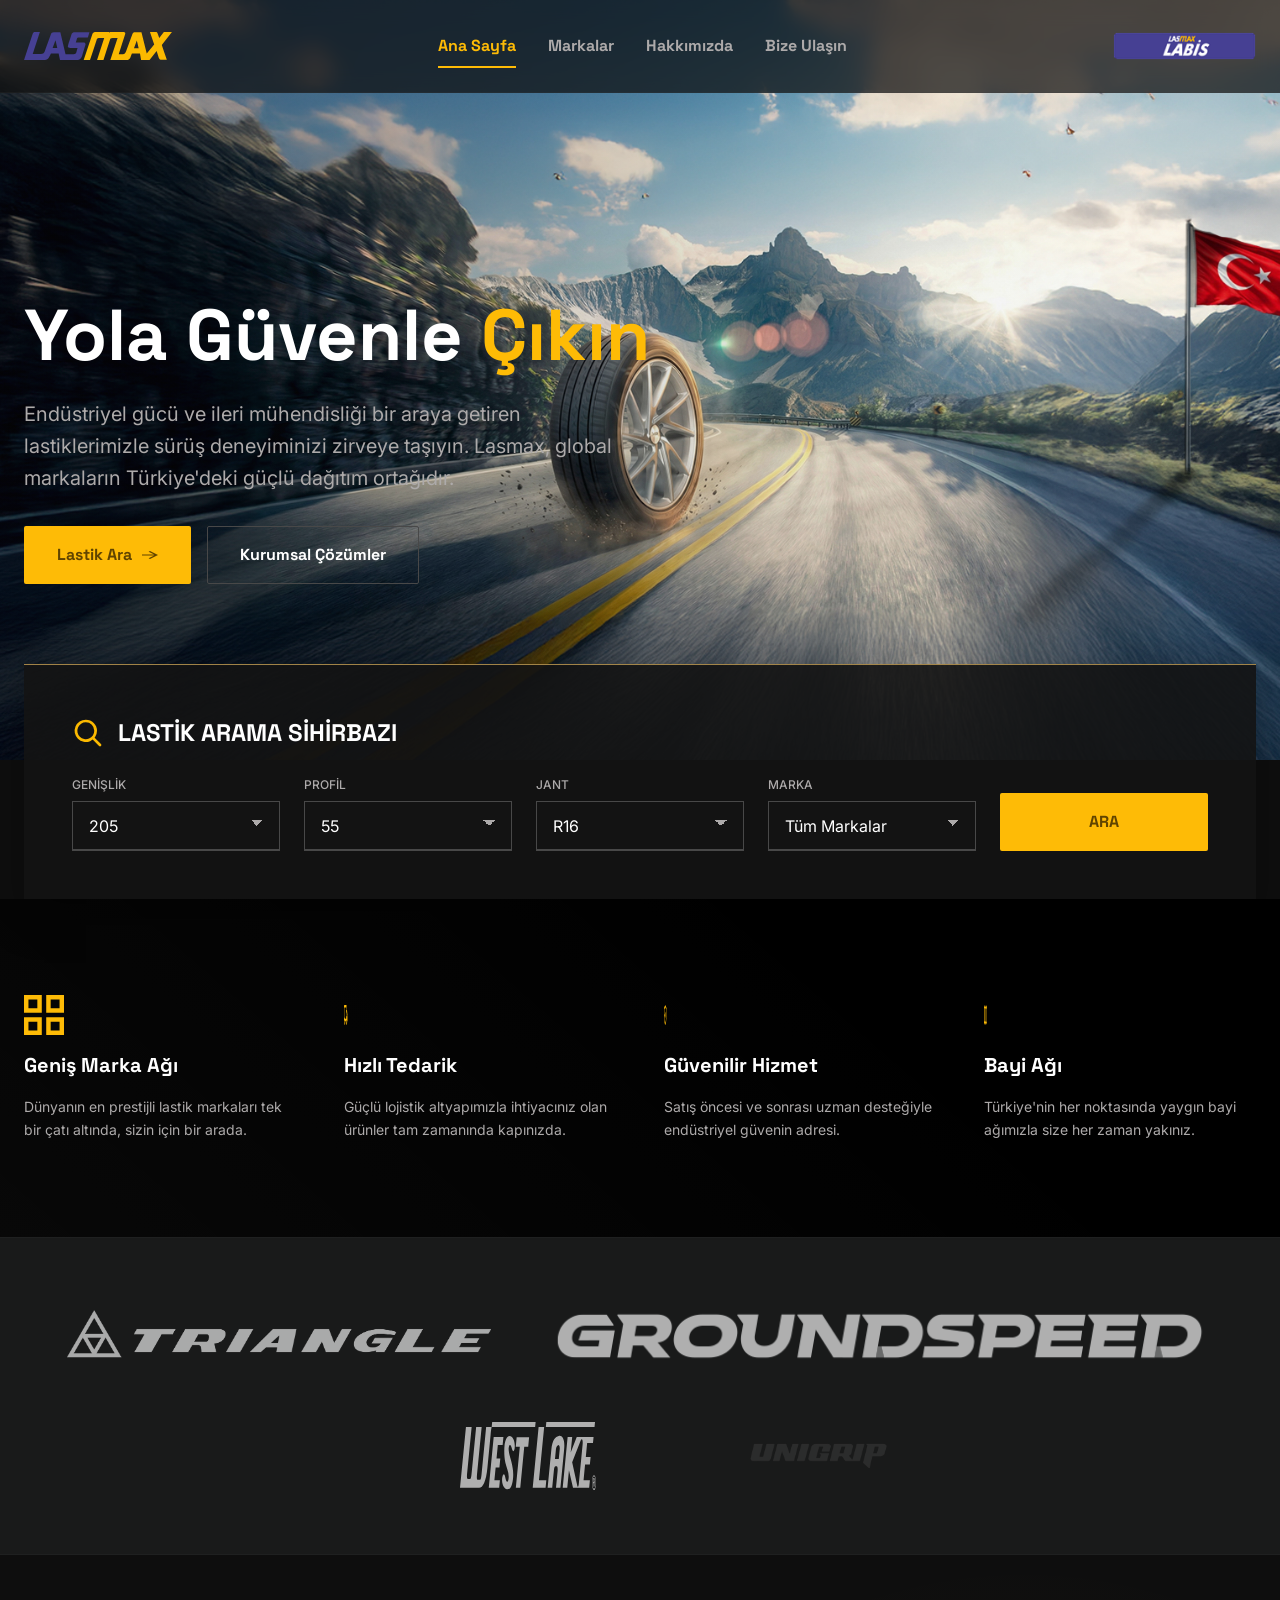
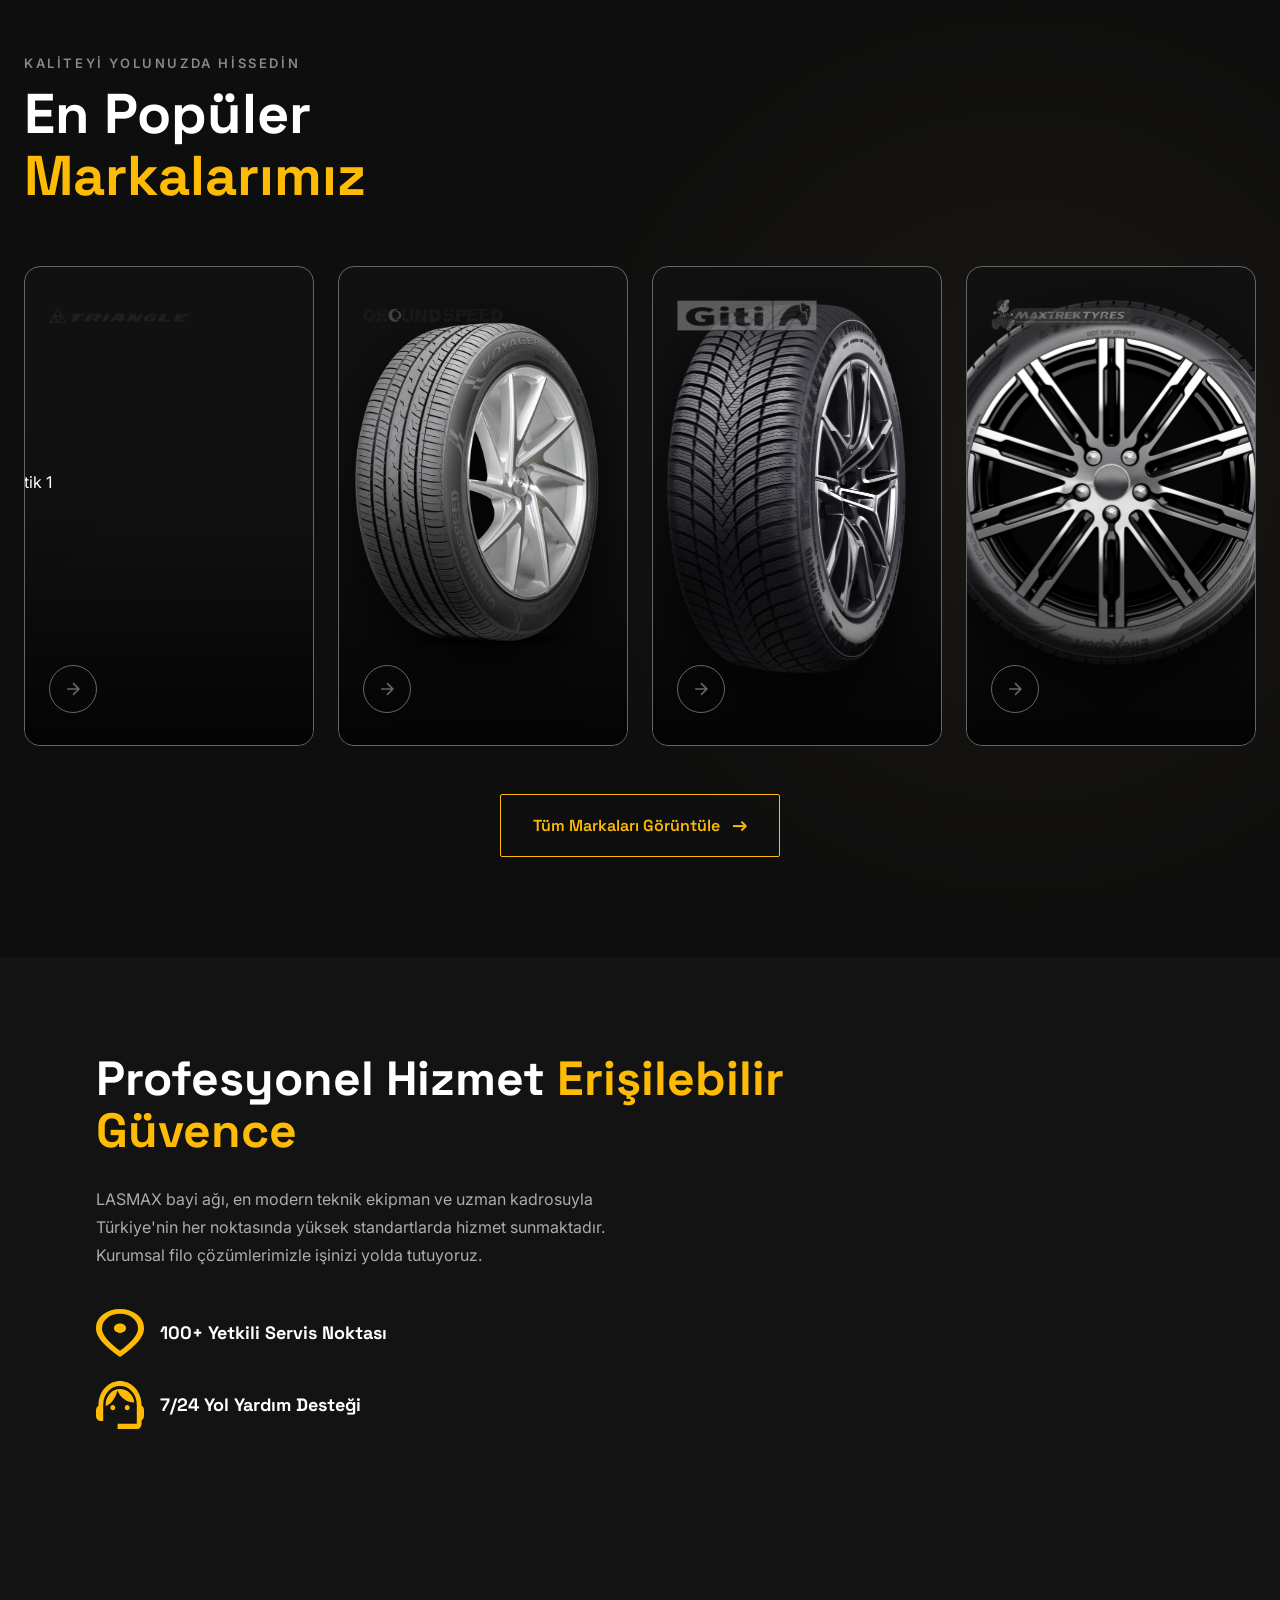
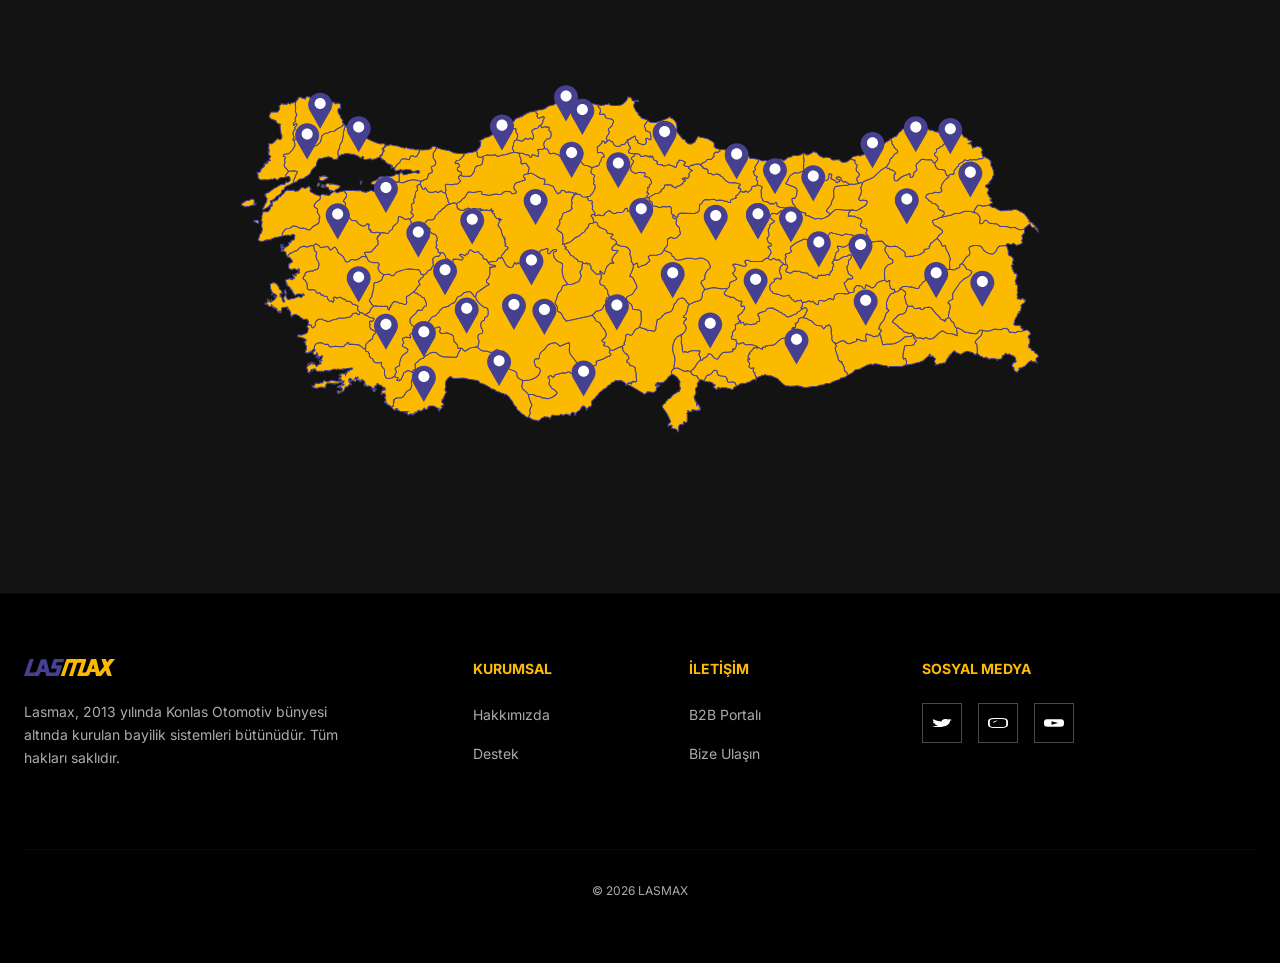
==== index.html @ 39bdb9b0 "Replace text logos with actual SVG images and style button" ====
<!doctype html>
<html lang="tr">
  <head>
    <meta charset="utf-8">
    <meta name="viewport" content="width=device-width, initial-scale=1">
    <title>Lasmax | Yola Güvenle Çıkın</title>
    <meta
      name="description"
      content="Lasmax'in endüstriyel gücünü, öne çıkan lastiklerini ve Türkiye genelindeki bayi ağını öne çıkaran kurumsal anasayfa."
    >
    <link rel="preconnect" href="https://fonts.googleapis.com">
    <link rel="preconnect" href="https://fonts.gstatic.com" crossorigin>
    <link
      href="https://fonts.googleapis.com/css2?family=Inter:wght@400;500;600;700&family=Space+Grotesk:wght@500;700&display=swap"
      rel="stylesheet"
    >
    <link rel="stylesheet" href="styles.css">
  </head>
  <body data-page="home">
    <header class="site-header">
      <div class="site-header__inner">
        <a class="brand" href="index.html" aria-label="Lasmax anasayfa">
          <img src="assets/logo-main.svg" alt="Lasmax">
        </a>

        <button class="menu-toggle" type="button" aria-expanded="false" aria-label="Menüyü aç" data-menu-toggle>
          <span></span>
          <span></span>
          <span></span>
        </button>

        <nav class="site-nav" aria-label="Ana menü" data-menu>
          <a class="site-nav__link is-active" href="index.html">Ana Sayfa</a>
          <a class="site-nav__link" href="#markalar">Markalar</a>
          <a class="site-nav__link" href="about.html">Hakkımızda</a>
          <a class="site-nav__link" href="contact.html">Bize Ulaşın</a>
        </nav>

        <a class="labis-link" href="https://www.lasmaxbayi.com" target="_blank" rel="noopener noreferrer" aria-label="LABİS girişi">
          <img src="assets/labis.png" alt="LABİS">
        </a>
      </div>
    </header>

    <main>
      <section class="hero home-hero">
        <div
          class="hero__media"
          style="background-image: url('assets/hero-home.jpg');"
        ></div>
        <div class="hero__overlay"></div>
        <div class="shell--wide hero__content">
          <div class="hero__copy">
            <h1>Yola Güvenle <span>Çıkın</span></h1>
            <p class="hero__lede">
              Endüstriyel gücü ve ileri mühendisliği bir araya getiren lastiklerimizle sürüş
              deneyiminizi zirveye taşıyın. Lasmax, global markaların Türkiye'deki güçlü dağıtım ortağıdır.
            </p>
            <div class="hero__actions">
              <a class="button button--primary" href="#arama">
                Lastik Ara
                <img
                  class="button__icon"
                  src="assets/arrow-primary.svg"
                  alt=""
                >
              </a>
              <a class="button button--ghost" href="about.html">Kurumsal Çözümler</a>
            </div>
          </div>
        </div>
      </section>

      <section class="search-panel shell--wide" id="arama">
        <div class="search-panel__card">
          <div class="search-panel__heading">
            <img src="assets/search-icon.svg" alt="">
            <span>Lastik Arama Sihirbazı</span>
          </div>
          <form class="search-panel__form" data-search-form>
            <div class="field">
              <label for="genislik">Genişlik</label>
              <select id="genislik" name="genislik">
                <option selected>205</option>
                <option>195</option>
                <option>215</option>
                <option>225</option>
              </select>
            </div>
            <div class="field">
              <label for="profil">Profil</label>
              <select id="profil" name="profil">
                <option selected>55</option>
                <option>50</option>
                <option>60</option>
                <option>65</option>
              </select>
            </div>
            <div class="field">
              <label for="jant">Jant</label>
              <select id="jant" name="jant">
                <option selected>R16</option>
                <option>R15</option>
                <option>R17</option>
                <option>R18</option>
              </select>
            </div>
            <div class="field">
              <label for="marka">Marka</label>
              <select id="marka" name="marka">
                <option selected>Tüm Markalar</option>
                <option>Triangle</option>
                <option>Groundspeed</option>
                <option>Unigrip</option>
              </select>
            </div>
            <button class="button button--primary button--compact search-panel__submit" type="submit">
              Ara
            </button>
          </form>
        </div>
      </section>

      <section class="features">
        <div class="shell--wide">
          <div class="features__grid">
            <article class="feature">
              <img src="assets/feature-network.svg" alt="">
              <h3>Geniş Marka Ağı</h3>
              <p>Dünyanın en prestijli lastik markaları tek bir çatı altında, sizin için bir arada.</p>
            </article>
            <article class="feature">
              <img src="assets/feature-delivery.svg" alt="">
              <h3>Hızlı Tedarik</h3>
              <p>Güçlü lojistik altyapımızla ihtiyacınız olan ürünler tam zamanında kapınızda.</p>
            </article>
            <article class="feature">
              <img src="assets/feature-service.svg" alt="">
              <h3>Güvenilir Hizmet</h3>
              <p>Satış öncesi ve sonrası uzman desteğiyle endüstriyel güvenin adresi.</p>
            </article>
            <article class="feature">
              <img src="assets/feature-dealer.svg" alt="">
              <h3>Bayi Ağı</h3>
              <p>Türkiye'nin her noktasında yaygın bayi ağımızla size her zaman yakınız.</p>
            </article>
          </div>
        </div>
      </section>

      <section class="brand-band" id="markalar">
        <div class="shell">
          <div class="brand-band__row">
            <img
              src="assets/brand-triangle.png"
              alt="Triangle"
              loading="lazy"
            >
            <img
              src="assets/brand-groundspeed.png"
              alt="Groundspeed"
              loading="lazy"
            >
            <img
              src="assets/brand-westlake.svg"
              alt="Westlake"
              loading="lazy"
            >
            <img
              src="assets/brand-unigrip.png"
              alt="Unigrip"
              loading="lazy"
            >
          </div>
        </div>
      </section>

      <section class="premium-brands" id="urunler">
        <div class="shell">
          <div class="premium-brands__header">
            <span class="premium-brands__subtitle">KALİTEYİ YOLUNUZDA HİSSEDİN</span>
            <h2 class="premium-brands__title">En Popüler <span>Markalarımız</span></h2>
          </div>

          <div class="premium-grid">
            <!-- Card 1 -->
            <article class="premium-card premium-card--1">
              <div class="premium-card__top">
                <div class="premium-card__logo">
                  <img src="assets/Logo/Blue-Triangle-logo 1.svg" alt="Triangle" class="premium-card__brand-img">
                </div>
              </div>
              <div class="premium-card__visual">
                <img src="assets/product-effexsport.png" alt="Lastik 1" loading="lazy">
              </div>
              <button class="premium-card__btn" aria-label="İncele">
                <svg width="20" height="20" viewBox="0 0 24 24" fill="none" stroke="currentColor" stroke-width="2"><path d="M5 12h14M12 5l7 7-7 7"/></svg>
              </button>
            </article>

            <!-- Card 2 -->
            <article class="premium-card premium-card--2">
              <div class="premium-card__top">
                <div class="premium-card__logo">
                  <img src="assets/Logo/tgr2.svg" alt="TGR2" class="premium-card__brand-img">
                </div>
              </div>
              <div class="premium-card__visual">
                <img src="assets/product-voyager.png" alt="Lastik 2" loading="lazy">
              </div>
              <button class="premium-card__btn" aria-label="İncele">
                <svg width="20" height="20" viewBox="0 0 24 24" fill="none" stroke="currentColor" stroke-width="2"><path d="M5 12h14M12 5l7 7-7 7"/></svg>
              </button>
            </article>

            <!-- Card 3 -->
            <article class="premium-card premium-card--3">
              <div class="premium-card__top">
                <div class="premium-card__logo">
                  <img src="assets/Logo/giti.svg" alt="Giti" class="premium-card__brand-img">
                </div>
              </div>
              <div class="premium-card__visual">
                <img src="assets/product-effexwinter.png" alt="Lastik 3" loading="lazy">
              </div>
              <button class="premium-card__btn" aria-label="İncele">
                <svg width="20" height="20" viewBox="0 0 24 24" fill="none" stroke="currentColor" stroke-width="2"><path d="M5 12h14M12 5l7 7-7 7"/></svg>
              </button>
            </article>

            <!-- Card 4 -->
            <article class="premium-card premium-card--4">
              <div class="premium-card__top">
                <div class="premium-card__logo">
                  <img src="assets/Logo/ma.svg" alt="MA" class="premium-card__brand-img">
                </div>
              </div>
              <div class="premium-card__visual">
                <img src="assets/timeline-tire.png" alt="Lastik 4" loading="lazy">
              </div>
              <button class="premium-card__btn" aria-label="İncele">
                <svg width="20" height="20" viewBox="0 0 24 24" fill="none" stroke="currentColor" stroke-width="2"><path d="M5 12h14M12 5l7 7-7 7"/></svg>
              </button>
            </article>
          </div>
          
          <div class="premium-brands__actions">
            <a href="contact.html" class="button button--ghost button--arrow" style="width: auto; padding-left: 32px; padding-right: 32px; font-weight: 600;">Tüm Markaları Görüntüle</a>
          </div>
        </div>
      </section>

      <section class="dealer-section" id="servisler">
        <div class="dealer-layout">
          <div class="dealer-copy">
            <h2>Profesyonel Hizmet <span>Erişilebilir Güvence</span></h2>
            <p>
              LASMAX bayi ağı, en modern teknik ekipman ve uzman kadrosuyla Türkiye'nin her noktasında
              yüksek standartlarda hizmet sunmaktadır. Kurumsal filo çözümlerimizle işinizi yolda tutuyoruz.
            </p>
            <ul class="dealer-points">
              <li>
                <img src="assets/service-points.svg" alt="">
                <span>100+ Yetkili Servis Noktası</span>
              </li>
              <li>
                <img src="assets/service-roadside.svg" alt="">
                <span>7/24 Yol Yardım Desteği</span>
              </li>
            </ul>
          </div>

          <div class="dealer-map">
            <img
              src="assets/dealer-map.svg"
              alt="Lasmax bayi ağının Türkiye geneline yayılım haritası"
              loading="lazy"
            >
          </div>
        </div>
      </section>
    </main>

    <footer class="footer" id="iletisim">
      <div class="footer-shell">
        <div class="footer__top">
          <div class="footer__brand">
            <img src="assets/logo-footer-home.svg" alt="Lasmax">
            <p>
              Lasmax, 2013 yılında Konlas Otomotiv bünyesi altında kurulan bayilik sistemleri bütünüdür.
              Tüm hakları saklıdır.
            </p>
          </div>

          <div class="footer__links">
            <div class="footer__column">
              <h3>Kurumsal</h3>
              <nav aria-label="Kurumsal linkler">
                <a href="about.html">Hakkımızda</a>
                <a href="#servisler">Destek</a>
              </nav>
            </div>

            <div class="footer__column">
              <h3>İletişim</h3>
              <div class="footer__contact">
                <a href="#">B2B Portalı</a>
                <a href="contact.html">Bize Ulaşın</a>
              </div>
            </div>
          </div>

          <div class="footer__column">
            <h3>Sosyal Medya</h3>
            <div class="footer__social">
              <a href="#" aria-label="X hesabı">
                <img src="assets/social-x.svg" alt="">
              </a>
              <a href="#" aria-label="Instagram hesabı">
                <img src="assets/social-instagram.svg" alt="">
              </a>
              <a href="#" aria-label="YouTube hesabı">
                <img src="assets/social-youtube.svg" alt="">
              </a>
            </div>
          </div>
        </div>

        <div class="footer__bottom">© 2026 Lasmax</div>
      </div>
    </footer>

    <script src="script.js"></script>
  </body>
</html>
---- styles.css ----
:root {
  --bg: #0e0e0e;
  --bg-soft: #131313;
  --bg-card: #1f2020;
  --bg-card-alt: #232424;
  --text: #ffffff;
  --text-muted: #adaaaa;
  --text-soft: #868686;
  --line: rgba(72, 72, 72, 0.22);
  --line-strong: #484848;
  --accent: #febb06;
  --accent-strong: #febb06;
  --accent-text: #604400;
  --brand-purple: #464093;
  --shell: 1728px;
  --shell-wide: 1824px;
  --radius: 4px;
  --shadow-hero: 0 18px 40px rgba(0, 0, 0, 0.28);
}

*,
*::before,
*::after {
  box-sizing: border-box;
}

html {
  scroll-behavior: smooth;
}

body {
  margin: 0;
  min-width: 320px;
  background: var(--bg);
  color: var(--text);
  font-family: "Inter", sans-serif;
}

body.nav-open {
  overflow: hidden;
}

img {
  display: block;
  max-width: 100%;
}

a {
  color: inherit;
  text-decoration: none;
}

button,
input,
select {
  font: inherit;
}

button {
  border: 0;
  background: none;
  color: inherit;
  cursor: pointer;
}

p,
h1,
h2,
h3,
h4 {
  margin: 0;
}

.shell,
.section-shell,
.footer-shell {
  width: min(100% - 48px, var(--shell));
  margin: 0 auto;
}

.shell--wide {
  width: min(100% - 48px, var(--shell-wide));
  margin: 0 auto;
}

.site-header {
  position: fixed;
  inset: 0 0 auto;
  z-index: 50;
  backdrop-filter: blur(10px);
  background: rgba(14, 14, 14, 0.72);
  border-bottom: 1px solid rgba(72, 72, 72, 0.16);
}

.site-header__inner {
  width: min(100% - 48px, var(--shell-wide));
  min-height: 92px;
  margin: 0 auto;
  display: flex;
  align-items: center;
  justify-content: space-between;
  gap: 24px;
}

.brand {
  flex: 0 0 auto;
  display: inline-flex;
  align-items: center;
}

.brand img {
  width: auto;
  max-width: 148px;
  max-height: 28px;
  height: auto;
  object-fit: contain;
}

.site-nav {
  display: flex;
  align-items: center;
  justify-content: center;
  gap: 32px;
  flex: 1;
}

.site-nav__link {
  position: relative;
  display: inline-flex;
  align-items: center;
  min-height: 24px;
  color: var(--text-muted);
  font-family: "Space Grotesk", sans-serif;
  font-size: 16px;
  font-weight: 700;
  line-height: 24px;
  transition: color 0.2s ease;
}

.site-nav__link::after {
  content: "";
  position: absolute;
  left: 0;
  right: 0;
  bottom: -10px;
  height: 2px;
  background: transparent;
  transition: background 0.2s ease;
}

.site-nav__link:hover,
.site-nav__link:focus-visible,
.site-nav__link.is-active {
  color: var(--accent);
}

.site-nav__link.is-active::after {
  background: var(--accent);
}

.labis-link {
  flex: 0 0 auto;
  width: 143px;
  height: 28px;
  border-radius: 2px;
  overflow: hidden;
}

.labis-link img {
  width: 100%;
  height: 100%;
  object-fit: cover;
}

.menu-toggle {
  display: none;
  width: 44px;
  height: 44px;
  border: 1px solid var(--line-strong);
  border-radius: 4px;
  align-items: center;
  justify-content: center;
  flex-direction: column;
  gap: 5px;
}

.menu-toggle span {
  width: 18px;
  height: 2px;
  background: var(--text);
  transition: transform 0.2s ease, opacity 0.2s ease;
}

body.nav-open .menu-toggle span:nth-child(1) {
  transform: translateY(7px) rotate(45deg);
}

body.nav-open .menu-toggle span:nth-child(2) {
  opacity: 0;
}

body.nav-open .menu-toggle span:nth-child(3) {
  transform: translateY(-7px) rotate(-45deg);
}

.hero {
  position: relative;
  overflow: hidden;
}

.hero__media,
.hero__overlay {
  position: absolute;
  inset: 0;
}

.hero__media {
  background-position: center;
  background-repeat: no-repeat;
  background-size: cover;
}

.hero__overlay {
  background:
    linear-gradient(90deg, rgba(14, 14, 14, 0.98) 0%, rgba(14, 14, 14, 0.78) 36%, rgba(14, 14, 14, 0.18) 72%, rgba(14, 14, 14, 0.06) 100%);
}

.home-hero .hero__overlay {
  background:
    linear-gradient(90deg, rgba(14, 14, 14, 0.24) 0%, rgba(14, 14, 14, 0.19) 36%, rgba(14, 14, 14, 0.04) 72%, rgba(14, 14, 14, 0.01) 100%);
}

.hero__content {
  position: relative;
  z-index: 1;
  min-height: 820px;
  display: flex;
  align-items: center;
  padding-top: 124px;
}

.hero__copy {
  width: min(100%, 768px);
}

.hero__copy--about {
  width: min(100%, 896px);
}

.hero h1 {
  font-family: "Space Grotesk", sans-serif;
  font-size: 88px;
  font-weight: 700;
  line-height: 0.98;
  text-transform: uppercase;
}

.home-hero h1 {
  text-transform: none;
  font-size: 96px;
}

.hero h1 span {
  color: var(--accent-strong);
}

.hero__lede {
  max-width: 620px;
  margin-top: 28px;
  color: var(--text-muted);
  font-size: 20px;
  line-height: 1.6;
}

.hero__lede--about {
  max-width: 672px;
  margin-top: 24px;
  padding-left: 24px;
  border-left: 2px solid var(--accent);
}

.hero__actions {
  display: flex;
  flex-wrap: wrap;
  gap: 16px;
  margin-top: 32px;
}

.button {
  display: inline-flex;
  align-items: center;
  justify-content: center;
  gap: 10px;
  min-height: 58px;
  padding: 16px 32px;
  border: 1px solid transparent;
  border-radius: 2px;
  font-family: "Space Grotesk", sans-serif;
  font-size: 16px;
  font-weight: 700;
  line-height: 1.5;
  transition:
    transform 0.2s ease,
    border-color 0.2s ease,
    background-color 0.2s ease,
    color 0.2s ease;
}

.button:hover,
.button:focus-visible {
  transform: translateY(-1px);
}

.button--primary {
  background: linear-gradient(45deg, var(--accent) 0%, var(--accent-strong) 100%);
  color: var(--accent-text);
}

.button--ghost {
  border-color: var(--line-strong);
  color: var(--text);
}

.button--compact {
  min-height: 54px;
  padding-inline: 24px;
  text-transform: uppercase;
  letter-spacing: 0;
}

.button__icon {
  width: 16px;
  height: 16px;
  object-fit: contain;
}

.search-panel {
  position: relative;
  z-index: 3;
  margin-top: -96px;
  margin-bottom: 0;
}

.search-panel__card {
  padding: 52px 48px 48px;
  background: rgba(19, 19, 19, 0.9);
  box-shadow: var(--shadow-hero);
  border-top: 1px solid rgba(255, 205, 105, 0.6);
}

.search-panel__heading {
  display: flex;
  align-items: center;
  gap: 14px;
  margin-bottom: 28px;
  font-family: "Space Grotesk", sans-serif;
  font-size: 24px;
  font-weight: 700;
  line-height: 1.33;
  text-transform: uppercase;
}

.search-panel__heading img {
  width: 32px;
  height: 32px;
}

.search-panel__form {
  display: grid;
  grid-template-columns: repeat(5, minmax(0, 1fr));
  gap: 24px;
  align-items: end;
}

.field {
  display: flex;
  flex-direction: column;
  gap: 8px;
}

.field label {
  color: var(--text-muted);
  font-size: 12px;
  font-weight: 500;
  line-height: 16px;
  text-transform: uppercase;
}

.field select {
  width: 100%;
  min-height: 50px;
  padding: 12px 48px 12px 16px;
  color: var(--text);
  background:
    linear-gradient(45deg, transparent 50%, var(--text-muted) 50%),
    linear-gradient(135deg, var(--text-muted) 50%, transparent 50%),
    var(--bg-soft);
  background-position:
    calc(100% - 22px) calc(50% - 3px),
    calc(100% - 16px) calc(50% - 3px),
    0 0;
  background-size: 6px 6px, 6px 6px, 100% 100%;
  background-repeat: no-repeat;
  border: 1px solid var(--line-strong);
  border-bottom-width: 2px;
  border-radius: 0;
  appearance: none;
}

.search-panel__submit {
  width: 100%;
}

.features {
  padding: 96px 0;
  background:
    linear-gradient(41deg, rgba(255, 255, 255, 0.03) 0%, rgba(255, 255, 255, 0) 70%),
    #000000;
}

.features__grid {
  display: grid;
  grid-template-columns: repeat(4, minmax(0, 1fr));
  gap: 48px;
}

.feature {
  display: flex;
  flex-direction: column;
  gap: 16px;
}

.feature img {
  width: 40px;
  height: 40px;
  object-fit: contain;
}

.feature h3 {
  font-family: "Space Grotesk", sans-serif;
  font-size: 20px;
  font-weight: 700;
  line-height: 1.4;
}

.feature p {
  color: var(--text-muted);
  font-size: 14px;
  line-height: 1.65;
}

.brand-band {
  background: #191a1a;
  border-top: 1px solid rgba(72, 72, 72, 0.12);
  border-bottom: 1px solid rgba(72, 72, 72, 0.12);
  padding: 64px 0;
}

.brand-band__row {
  display: flex;
  align-items: center;
  justify-content: center;
  gap: 52px;
  opacity: 0.65;
  flex-wrap: wrap;
}

.brand-band__row img {
  max-height: 68px;
  width: auto;
  object-fit: contain;
  filter: grayscale(1);
}

.section {
  padding: 128px 0;
}

.section-heading {
  display: flex;
  align-items: end;
  justify-content: space-between;
  gap: 24px;
  margin-bottom: 64px;
}

.section-heading h2,
.section-heading h3 {
  font-family: "Space Grotesk", sans-serif;
  font-size: 48px;
  font-weight: 700;
  line-height: 1;
}

.section-heading h2 span,
.section-heading h3 span {
  color: var(--accent-strong);
}

.section-heading p {
  color: var(--text-muted);
  font-size: 16px;
  line-height: 1.5;
}

.carousel-controls {
  display: inline-flex;
  gap: 12px;
}

.carousel-controls button {
  width: 48px;
  height: 48px;
  display: inline-flex;
  align-items: center;
  justify-content: center;
  border: 1px solid var(--line-strong);
  transition: border-color 0.2s ease, background-color 0.2s ease;
}

.carousel-controls button:hover,
.carousel-controls button:focus-visible {
  border-color: var(--accent);
  background: rgba(255, 205, 105, 0.08);
}

.carousel-controls img {
  width: 10px;
  height: 16px;
  object-fit: contain;
}

.product-track {
  display: grid;
  grid-template-columns: repeat(3, minmax(0, 1fr));
  gap: 32px;
}

.product-card {
  position: relative;
  background: var(--bg-card);
  padding: 32px;
  min-width: 0;
}

.product-card__badge {
  position: absolute;
  top: 16px;
  right: 16px;
  padding: 4px 12px;
  background: var(--accent-strong);
  color: #262626;
  font-size: 10px;
  font-weight: 700;
  line-height: 1.5;
  text-transform: uppercase;
}

.product-card__visual {
  aspect-ratio: 1;
  display: grid;
  place-items: center;
  overflow: hidden;
  background: rgba(196, 196, 196, 0);
}

.product-card__visual img {
  width: 100%;
  height: 100%;
  object-fit: contain;
}

.product-card__meta {
  display: flex;
  align-items: center;
  justify-content: space-between;
  gap: 12px;
  margin-top: 32px;
  color: var(--text-muted);
  font-size: 12px;
  font-weight: 700;
  line-height: 16px;
  text-transform: uppercase;
}

.product-card__swatches {
  display: flex;
  gap: 4px;
}

.product-card__swatches span {
  width: 12px;
  height: 12px;
  border-radius: 999px;
  display: block;
}

.product-card__swatches span:first-child {
  background: var(--accent);
}

.product-card__swatches span:last-child {
  background: #262626;
}

.product-card h3 {
  margin-top: 16px;
  font-family: "Space Grotesk", sans-serif;
  font-size: 24px;
  font-weight: 700;
  line-height: 1.33;
}

.product-card__stats {
  display: grid;
  grid-template-columns: repeat(2, minmax(0, 1fr));
  gap: 16px;
  margin-top: 16px;
  padding: 17px 0;
  border-top: 1px solid rgba(72, 72, 72, 0.15);
  border-bottom: 1px solid rgba(72, 72, 72, 0.15);
}

.product-card__stats dt {
  margin: 0 0 4px;
  color: var(--text-muted);
  font-size: 10px;
  line-height: 15px;
  text-transform: uppercase;
}

.product-card__stats dd {
  margin: 0;
  font-family: "Space Grotesk", sans-serif;
  font-size: 20px;
  font-weight: 700;
  line-height: 1.4;
}

.product-card__link {
  width: 100%;
  margin-top: 16px;
  border: 1px solid var(--line-strong);
}

.dealer-section {
  background: var(--bg-soft);
  padding: 0;
}

.dealer-layout {
  display: grid;
  grid-template-columns: minmax(0, 1fr) minmax(440px, 1fr);
  align-items: stretch;
}

.dealer-copy,
.dealer-map {
  min-width: 0;
}

.dealer-copy {
  padding: 96px;
}

.dealer-copy h2 {
  max-width: 760px;
  font-family: "Space Grotesk", sans-serif;
  font-size: 48px;
  font-weight: 700;
  line-height: 1.08;
}

.dealer-copy h2 span {
  color: var(--accent-strong);
}

.dealer-copy p {
  max-width: 512px;
  margin-top: 28px;
  color: var(--text-muted);
  font-size: 16px;
  line-height: 1.75;
}

.dealer-points {
  display: grid;
  gap: 24px;
  margin: 40px 0 0;
  padding: 0;
  list-style: none;
}

.dealer-points li {
  display: flex;
  align-items: center;
  gap: 16px;
  font-family: "Space Grotesk", sans-serif;
  font-size: 18px;
  font-weight: 700;
  line-height: 1.55;
}

.dealer-points img {
  width: 48px;
  height: 48px;
  flex: 0 0 auto;
}

.dealer-map {
  position: relative;
  display: grid;
  place-items: center;
  min-height: 668px;
  overflow: hidden;
}

.dealer-map::after {
  content: "";
  position: absolute;
  inset: 0;
  background: linear-gradient(90deg, rgba(19, 19, 19, 0.88) 0%, rgba(19, 19, 19, 0.18) 18%, rgba(19, 19, 19, 0.04) 100%);
}

.dealer-map img {
  position: relative;
  z-index: 1;
  width: min(92%, 800px);
  object-fit: contain;
}

.story-section {
  padding: 58px 0 96px;
}

.story-layout {
  display: grid;
  grid-template-columns: 504px minmax(0, 1fr);
  gap: 56px;
  align-items: start;
}

.story-copy {
  padding-top: 32px;
}

.story-copy__logo {
  width: min(100%, 516px);
  margin-bottom: 32px;
}

.story-copy p {
  color: var(--text-muted);
  font-size: 20px;
  line-height: 1.4;
}

.story-copy p+p {
  margin-top: 28px;
}

.timeline-stage {
  min-width: 0;
}

.timeline-orbit {
  position: relative;
  width: min(100%, 700px);
  aspect-ratio: 1 / 1;
  margin-left: auto;
  margin-right: auto;
  background-repeat: no-repeat;
  background-position: center;
  background-size: contain;
}

.timeline-orbit__glow {
  position: absolute;
  left: 50%;
  top: 50%;
  width: 40%;
  height: 40%;
  transform: translate(-50%, -50%);
  background: rgba(255, 205, 105, 0.2);
  filter: blur(46px);
  border-radius: 50%;
}

.timeline-orbit__tire {
  position: absolute;
  left: 50%;
  top: 50%;
  transform: translate(-50%, -50%);
  width: 46%;
}

.milestone {
  position: absolute;
  display: grid;
  justify-items: center;
  gap: 4px;
  text-align: center;
  transform: translate(-50%, -50%);
  width: max-content;
}

.milestone__year {
  color: var(--accent);
  font-family: "Space Grotesk", sans-serif;
  font-size: 34px;
  font-weight: 700;
  line-height: 1.1;
}

.milestone__logo {
  max-width: 150px;
  max-height: 38px;
  object-fit: contain;
}

.milestone__text {
  color: var(--text-muted);
  font-size: 17px;
  font-weight: 600;
  line-height: 1.35;
  text-transform: uppercase;
}

.timeline-mobile {
  display: none;
  margin-top: 32px;
}

.timeline-mobile__grid {
  display: grid;
  gap: 16px;
}

.timeline-mobile__item {
  padding: 20px;
  border: 1px solid rgba(72, 72, 72, 0.18);
  background: rgba(255, 255, 255, 0.02);
}

.timeline-mobile__item img {
  max-width: 128px;
  max-height: 28px;
  object-fit: contain;
}

.timeline-mobile__item p {
  margin-top: 10px;
  color: var(--text-muted);
  font-size: 14px;
  line-height: 1.45;
  text-transform: uppercase;
}

.values-section {
  padding: 128px 0;
}

.values-intro {
  display: flex;
  align-items: end;
  justify-content: space-between;
  gap: 24px;
  margin-bottom: 64px;
}

.values-intro h2 {
  font-family: "Space Grotesk", sans-serif;
  font-size: 48px;
  font-weight: 700;
  line-height: 1.1;
}

.values-intro h2 span {
  color: var(--accent-strong);
}

.values-intro p {
  max-width: 448px;
  color: var(--text-muted);
  font-size: 16px;
  line-height: 1.5;
}

.values-grid {
  display: grid;
  grid-template-columns: repeat(4, minmax(0, 1fr));
  gap: 24px;
}

.value-card {
  min-height: 304px;
  padding: 32px;
  background: var(--bg-card-alt);
  border: 1px solid rgba(72, 72, 72, 0.12);
}

.value-card__icon {
  width: 56px;
  height: 56px;
  display: grid;
  place-items: center;
  margin-bottom: 24px;
  background: rgba(255, 205, 105, 0.08);
}

.value-card__icon img {
  width: 30px;
  height: 30px;
  object-fit: contain;
}

.value-card h3 {
  font-family: "Space Grotesk", sans-serif;
  font-size: 20px;
  font-weight: 700;
  line-height: 1.4;
}

.value-card p {
  margin-top: 16px;
  color: var(--text-muted);
  font-size: 14px;
  line-height: 1.65;
}

.stats-section {
  padding: 128px 0;
  background: #000000;
  border-top: 1px solid rgba(72, 72, 72, 0.1);
}

.stats-section h2 {
  margin-bottom: 64px;
  text-align: center;
  font-family: "Space Grotesk", sans-serif;
  font-size: 36px;
  font-weight: 700;
  line-height: 1.1;
}

.stats-section h2 span {
  color: var(--accent-strong);
}

.stats-grid {
  display: grid;
  grid-template-columns: repeat(3, minmax(0, 1fr));
}

.stat {
  display: grid;
  justify-items: center;
  padding: 0 24px;
}

.stat+.stat {
  border-left: 1px solid rgba(72, 72, 72, 0.2);
}

.stat__value {
  color: var(--accent);
  font-family: "Space Grotesk", sans-serif;
  font-size: 96px;
  font-weight: 700;
  line-height: 1;
}

.stat__label {
  margin-top: 16px;
  color: var(--text-muted);
  font-size: 14px;
  line-height: 20px;
  text-align: center;
  text-transform: uppercase;
}

.footer {
  padding: 65px 0 64px;
  background: #000000;
  border-top: 1px solid rgba(72, 72, 72, 0.15);
}

.footer__top {
  display: grid;
  grid-template-columns: minmax(0, 1.2fr) minmax(0, 1.2fr) minmax(0, 1fr);
  gap: 48px;
}

.footer__brand img {
  width: 91px;
}

.footer__brand p,
.footer__column a,
.footer__column p {
  color: var(--text-muted);
  font-size: 14px;
  line-height: 1.65;
}

.footer__brand p {
  max-width: 320px;
  margin-top: 24px;
}

.footer__links {
  display: grid;
  grid-template-columns: repeat(2, minmax(0, 1fr));
  gap: 32px;
}

.footer__column h3 {
  margin-bottom: 24px;
  color: var(--accent-strong);
  font-size: 14px;
  font-weight: 700;
  line-height: 20px;
  text-transform: uppercase;
}

.footer__column nav,
.footer__column .footer__contact {
  display: grid;
  gap: 16px;
}

.footer__social {
  display: flex;
  gap: 16px;
}

.footer__social a {
  width: 40px;
  height: 40px;
  display: grid;
  place-items: center;
  border: 1px solid var(--line-strong);
}

.footer__social img {
  width: 20px;
  height: 20px;
  object-fit: contain;
}

.footer__bottom {
  margin-top: 80px;
  padding-top: 33px;
  border-top: 1px solid rgba(72, 72, 72, 0.15);
  text-align: center;
  color: var(--text-muted);
  font-size: 12px;
  line-height: 16px;
  text-transform: uppercase;
}

@media (max-width: 1320px) {
  .hero__content {
    min-height: 760px;
  }

  .home-hero h1 {
    font-size: 76px;
  }

  .hero h1 {
    font-size: 72px;
  }

  .product-track,
  .values-grid {
    grid-template-columns: repeat(2, minmax(0, 1fr));
  }

  .dealer-layout {
    grid-template-columns: minmax(0, 1fr);
  }

  .dealer-map::after {
    background: linear-gradient(180deg, rgba(19, 19, 19, 0.14) 0%, rgba(19, 19, 19, 0.5) 100%);
  }
}

@media (max-width: 1080px) {
  .site-header__inner {
    min-height: 76px;
  }

  .menu-toggle {
    display: inline-flex;
  }

  .site-nav {
    position: fixed;
    inset: 76px 0 0;
    background: rgba(14, 14, 14, 0.97);
    flex-direction: column;
    justify-content: flex-start;
    align-items: stretch;
    gap: 0;
    padding: 16px 24px 40px;
    transform: translateY(-110%);
    opacity: 0;
    pointer-events: none;
    transition: transform 0.25s ease, opacity 0.25s ease;
  }

  body.nav-open .site-nav {
    transform: translateY(0);
    opacity: 1;
    pointer-events: auto;
  }

  .site-nav__link {
    padding: 18px 0;
    border-bottom: 1px solid rgba(72, 72, 72, 0.16);
  }

  .site-nav__link::after {
    display: none;
  }

  .labis-link {
    display: none;
  }

  .hero__content {
    min-height: 720px;
    padding-top: 112px;
  }

  .home-hero h1 {
    font-size: 64px;
  }

  .hero h1 {
    font-size: 60px;
  }

  .search-panel__form,
  .features__grid,
  .story-layout,
  .footer__top,
  .footer__links {
    grid-template-columns: repeat(2, minmax(0, 1fr));
  }

  .search-panel__submit {
    grid-column: span 2;
  }

  .story-copy p {
    font-size: 18px;
  }

  .timeline-orbit {
    display: none;
  }

  .timeline-mobile {
    display: block;
  }

  .values-intro,
  .section-heading {
    flex-direction: column;
    align-items: start;
  }

  .stats-grid {
    grid-template-columns: repeat(1, minmax(0, 1fr));
    gap: 32px;
  }

  .stat+.stat {
    border-left: 0;
    border-top: 1px solid rgba(72, 72, 72, 0.2);
    padding-top: 32px;
  }
}

@media (max-width: 760px) {

  .shell,
  .section-shell,
  .footer-shell,
  .shell--wide {
    width: min(100% - 32px, var(--shell));
  }

  .brand img {
    max-width: 124px;
    max-height: 24px;
  }

  .hero__content {
    min-height: 620px;
  }

  .home-hero h1 {
    font-size: 48px;
    line-height: 1.04;
  }

  .hero h1 {
    font-size: 44px;
    line-height: 1.04;
  }

  .hero__lede,
  .hero__lede--about {
    font-size: 16px;
    line-height: 1.6;
  }

  .hero__lede--about {
    padding-left: 16px;
  }

  .button {
    width: 100%;
  }

  .search-panel {
    margin-top: -54px;
  }

  .search-panel__card {
    padding: 32px 20px;
  }

  .search-panel__heading {
    font-size: 20px;
  }

  .search-panel__form,
  .features__grid,
  .product-track,
  .values-grid,
  .footer__top,
  .footer__links {
    grid-template-columns: 1fr;
  }

  .search-panel__submit {
    grid-column: auto;
  }

  .brand-band__row {
    gap: 28px;
  }

  .brand-band__row img {
    max-width: 42%;
    max-height: 54px;
  }

  .section,
  .values-section,
  .stats-section {
    padding: 88px 0;
  }

  .section-heading h2,
  .section-heading h3,
  .dealer-copy h2,
  .values-intro h2 {
    font-size: 36px;
    line-height: 1.08;
  }

  .product-track {
    display: grid;
    grid-auto-flow: column;
    grid-auto-columns: minmax(280px, 86%);
    overflow-x: auto;
    scroll-snap-type: x proximity;
    padding-bottom: 8px;
  }

  .product-card {
    scroll-snap-align: start;
  }

  .dealer-copy {
    padding: 72px 0 40px;
  }

  .dealer-map {
    min-height: 380px;
  }

  .story-section {
    padding-top: 32px;
  }

  .story-layout {
    gap: 32px;
  }

  .story-copy {
    padding-top: 0;
  }

  .story-copy p {
    font-size: 16px;
  }

  .value-card {
    min-height: 0;
  }

  .stat__value {
    font-size: 72px;
  }

  .footer {
    padding-top: 56px;
  }

  .footer__bottom {
    margin-top: 56px;
  }
}

/* Premium Brands Section */
.premium-brands {
  padding: 100px 0;
  background-color: var(--bg, #0a0a0a);
  position: relative;
  overflow: hidden;
}

.premium-brands::before {
  content: "";
  position: absolute;
  top: 0;
  right: -20%;
  width: 80%;
  height: 100%;
  background: radial-gradient(circle, rgba(255, 205, 105, 0.05) 0%, transparent 70%);
  pointer-events: none;
}

.premium-brands__header {
  margin-bottom: 60px;
}

.premium-brands__subtitle {
  display: block;
  font-family: 'Inter', sans-serif;
  font-size: 13px;
  font-weight: 600;
  letter-spacing: 0.2em;
  color: #888;
  text-transform: uppercase;
  margin-bottom: 12px;
}

.premium-brands__title {
  font-family: 'Space Grotesk', sans-serif;
  font-size: clamp(32px, 5vw, 56px);
  font-weight: 700;
  line-height: 1.1;
  color: #fff;
}

.premium-brands__title span {
  color: var(--accent, #febb06);
  display: block;
}

.premium-grid {
  display: grid;
  grid-template-columns: repeat(1, 1fr);
  gap: 24px;
}

@media (min-width: 768px) {
  .premium-grid {
    grid-template-columns: repeat(2, 1fr);
  }
}

@media (min-width: 1024px) {
  .premium-grid {
    grid-template-columns: repeat(4, 1fr);
  }
}

.premium-card {
  position: relative;
  background: #111111;
  border-radius: 16px;
  border: 1px solid #333;
  padding: 32px 24px;
  display: flex;
  flex-direction: column;
  height: 480px;
  transition: transform 0.3s ease, border-color 0.3s ease, box-shadow 0.3s ease;
  overflow: hidden;
}

.premium-card:hover {
  transform: translateY(-8px);
}

.premium-card::after {
  content: "";
  position: absolute;
  inset: 0;
  background: linear-gradient(180deg, transparent 50%, rgba(0,0,0,0.8) 100%);
  pointer-events: none;
  z-index: 1;
}

/* Default gray state for all cards */
.premium-card {
  border-color: #666666;
}
.premium-card .premium-card__number { color: #666666; transition: color 0.3s ease; }
.premium-card .premium-card__btn { border-color: #666666; color: #666666; transition: all 0.3s ease; }

/* Marka 1: #004680 */
.premium-card--1:hover {
  border-color: #004680;
  box-shadow: 0 10px 30px rgba(0, 70, 128, 0.2);
}
.premium-card--1:hover .premium-card__number { color: #004680; }
.premium-card--1:hover .premium-card__btn { border-color: #004680; color: #004680; }
.premium-card--1 .premium-card__btn:hover { background: #004680; border-color: #004680; color: #fff; }

/* Marka 2: #F6841F */
.premium-card--2:hover {
  border-color: #F6841F;
  box-shadow: 0 10px 30px rgba(246, 132, 31, 0.2);
}
.premium-card--2:hover .premium-card__number { color: #F6841F; }
.premium-card--2:hover .premium-card__btn { border-color: #F6841F; color: #F6841F; }
.premium-card--2 .premium-card__btn:hover { background: #F6841F; border-color: #F6841F; color: #fff; }

/* Marka 3: #FCCF00 */
.premium-card--3:hover {
  border-color: #FCCF00;
  box-shadow: 0 10px 30px rgba(252, 207, 0, 0.2);
}
.premium-card--3:hover .premium-card__number { color: #FCCF00; }
.premium-card--3:hover .premium-card__btn { border-color: #FCCF00; color: #FCCF00; }
.premium-card--3 .premium-card__btn:hover { background: #FCCF00; border-color: #FCCF00; color: #000; }

/* Marka 4: #0079C3 */
.premium-card--4:hover {
  border-color: #0079C3;
  box-shadow: 0 10px 30px rgba(0, 121, 195, 0.2);
}
.premium-card--4:hover .premium-card__number { color: #0079C3; }
.premium-card--4:hover .premium-card__btn { border-color: #0079C3; color: #0079C3; }
.premium-card--4 .premium-card__btn:hover { background: #0079C3; border-color: #0079C3; color: #fff; }

.premium-card__top {
  display: flex;
  justify-content: space-between;
  align-items: flex-start;
  position: relative;
  z-index: 2;
}

.premium-card__logo {
  height: 32px;
  max-width: 140px;
  display: flex;
  align-items: center;
}

.premium-card__brand-img {
  height: 100%;
  width: auto;
  max-width: 100%;
  object-fit: contain;
  filter: grayscale(1) brightness(0.7) opacity(0.6);
  transition: filter 0.3s ease;
}

.premium-card:hover .premium-card__brand-img {
  filter: grayscale(0) brightness(1) opacity(1);
}

.premium-card__visual {
  position: absolute;
  top: 45%;
  left: 50%;
  transform: translate(-50%, -50%);
  width: 130%;
  z-index: 0;
  transition: transform 0.5s ease;
}

.premium-card:hover .premium-card__visual {
  transform: translate(-50%, -52%) scale(1.05);
}

.premium-card__visual img {
  width: 100%;
  height: auto;
  object-fit: contain;
  filter: drop-shadow(0 20px 30px rgba(0,0,0,0.8));
}

.premium-card__btn {
  margin-top: auto;
  position: relative;
  z-index: 2;
  width: 48px;
  height: 48px;
  border-radius: 50%;
  border: 1px solid;
  background: transparent;
  display: flex;
  align-items: center;
  justify-content: center;
  cursor: pointer;
  transition: all 0.3s ease;
}

.premium-brands__actions {
  margin-top: 48px;
  display: flex;
  justify-content: center;
}

.premium-brands__actions .button--ghost {
  border-color: #febb06;
  color: #febb06;
}

.premium-brands__actions .button--ghost:hover {
  background-color: #febb06;
  color: #000;
}

.button--arrow {
  display: inline-flex;
  align-items: center;
  gap: 12px;
}

.button--arrow::after {
  content: "\2192";
  font-size: 1.2em;
  transition: transform 0.2s ease;
}

.button--arrow:hover::after {
  transform: translateX(4px);
}
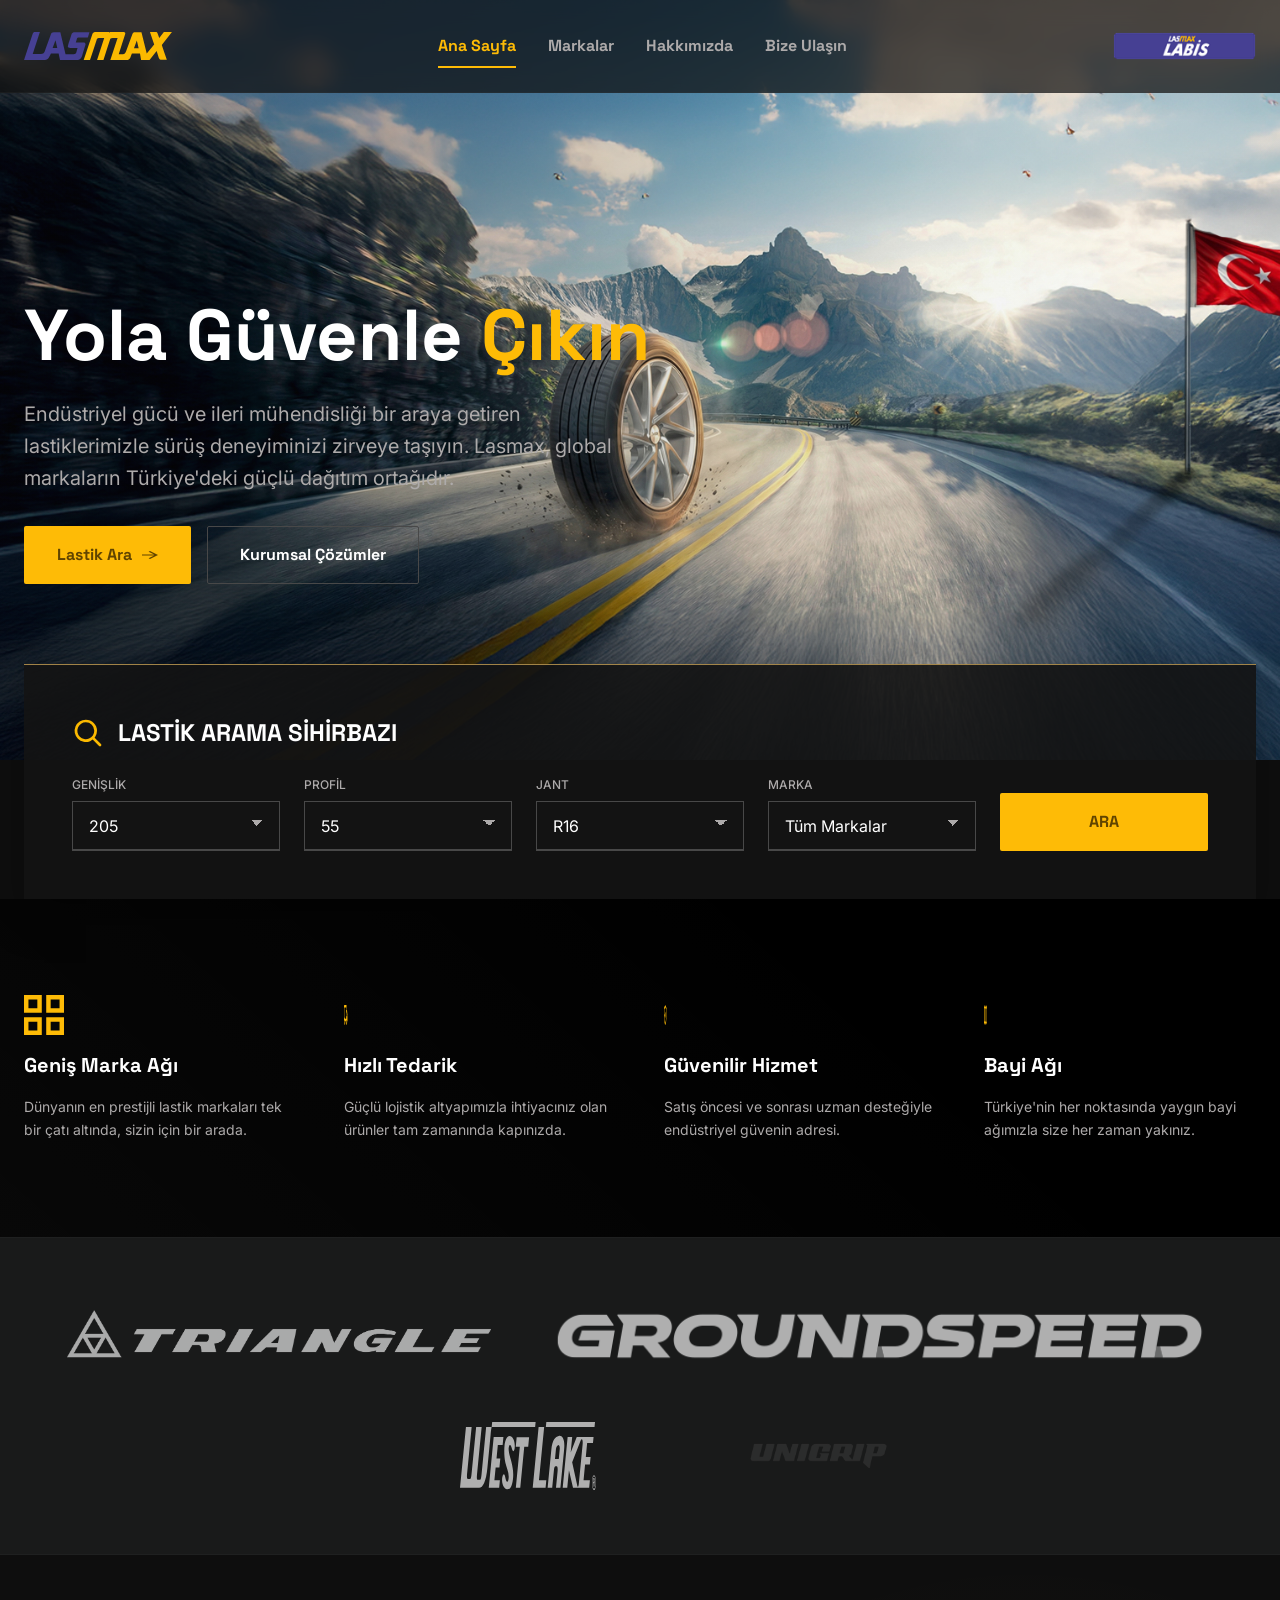
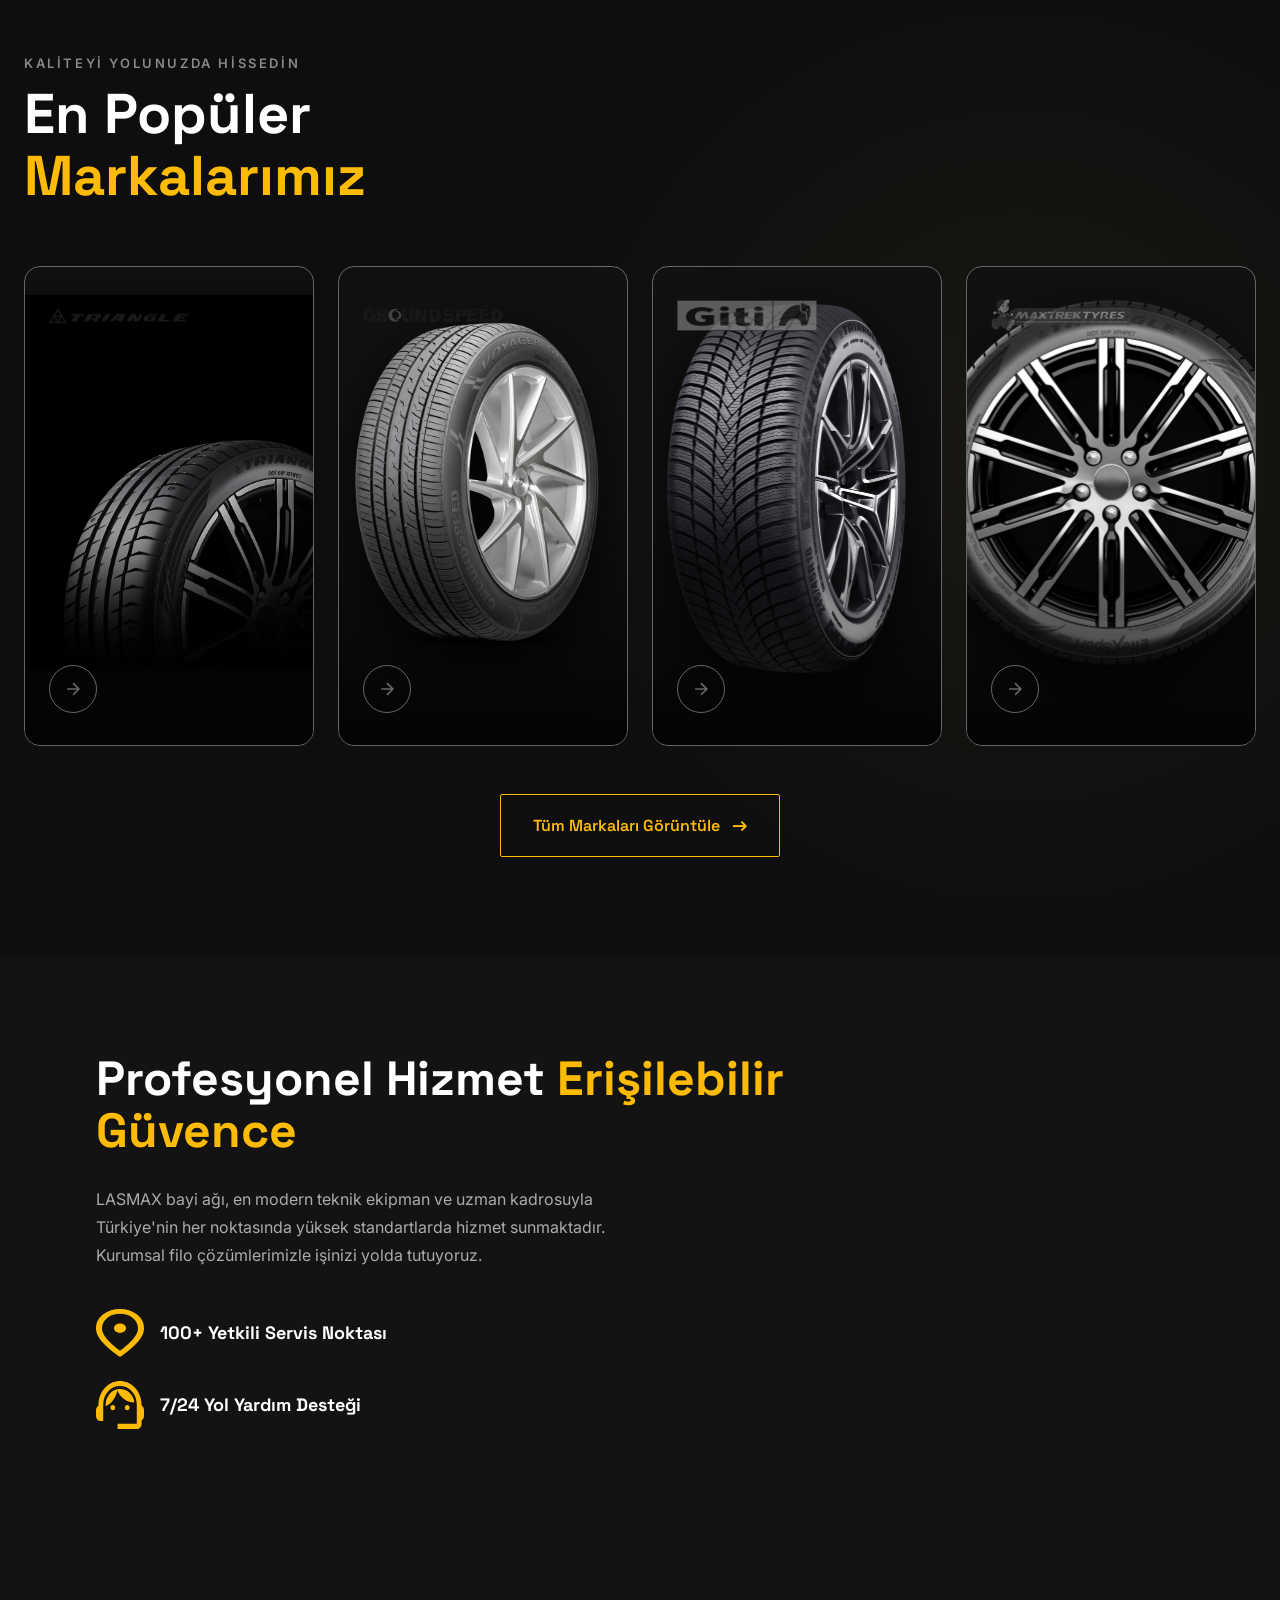
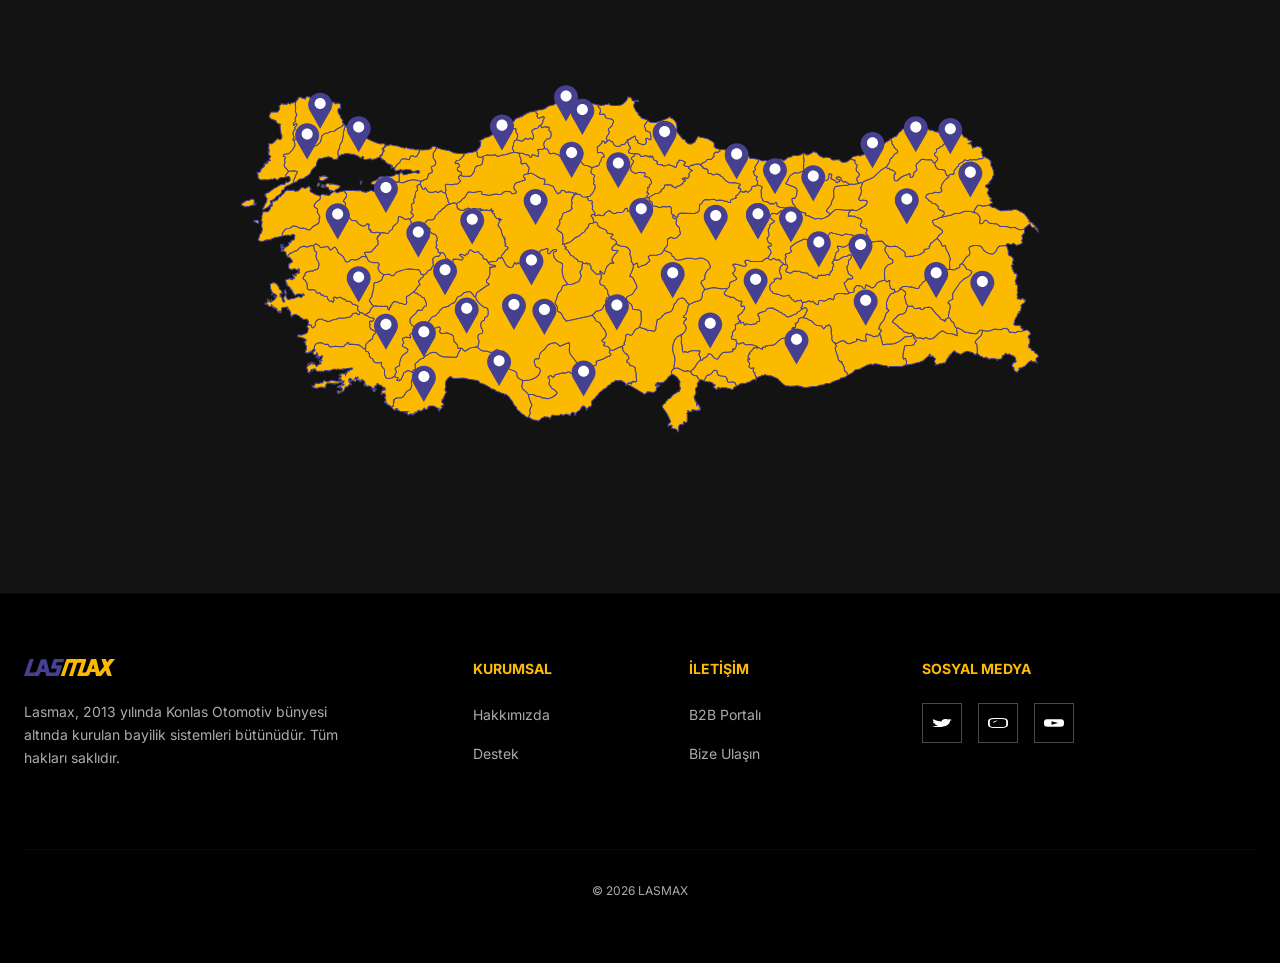
==== commit c3a333f7: "Update Marka 1 tire image to EffexSport.jpg" ====
--- a/index.html
+++ b/index.html
@@ -191,7 +191,7 @@
                 </div>
               </div>
               <div class="premium-card__visual">
-                <img src="assets/product-effexsport.png" alt="Lastik 1" loading="lazy">
+                <img src="assets/EffexSport.jpg" alt="Lastik 1" loading="lazy">
               </div>
               <button class="premium-card__btn" aria-label="İncele">
                 <svg width="20" height="20" viewBox="0 0 24 24" fill="none" stroke="currentColor" stroke-width="2"><path d="M5 12h14M12 5l7 7-7 7"/></svg>
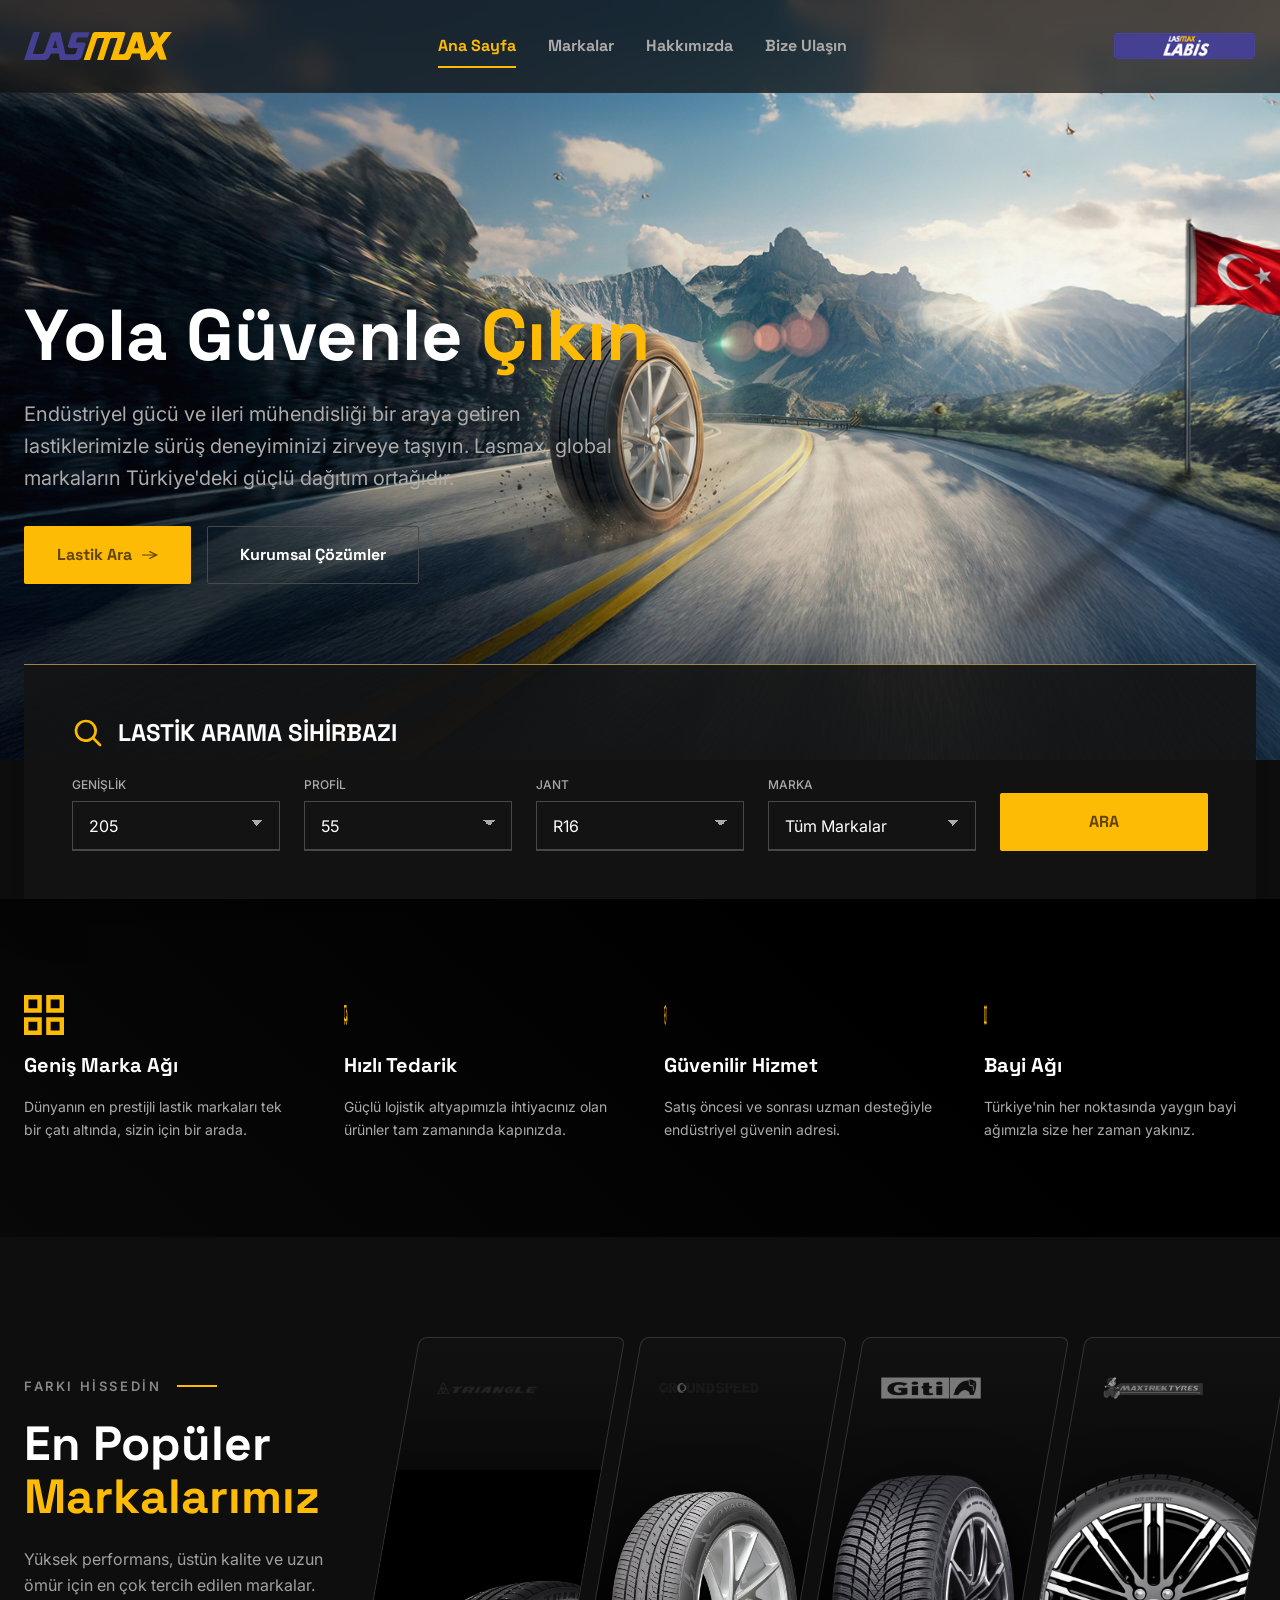
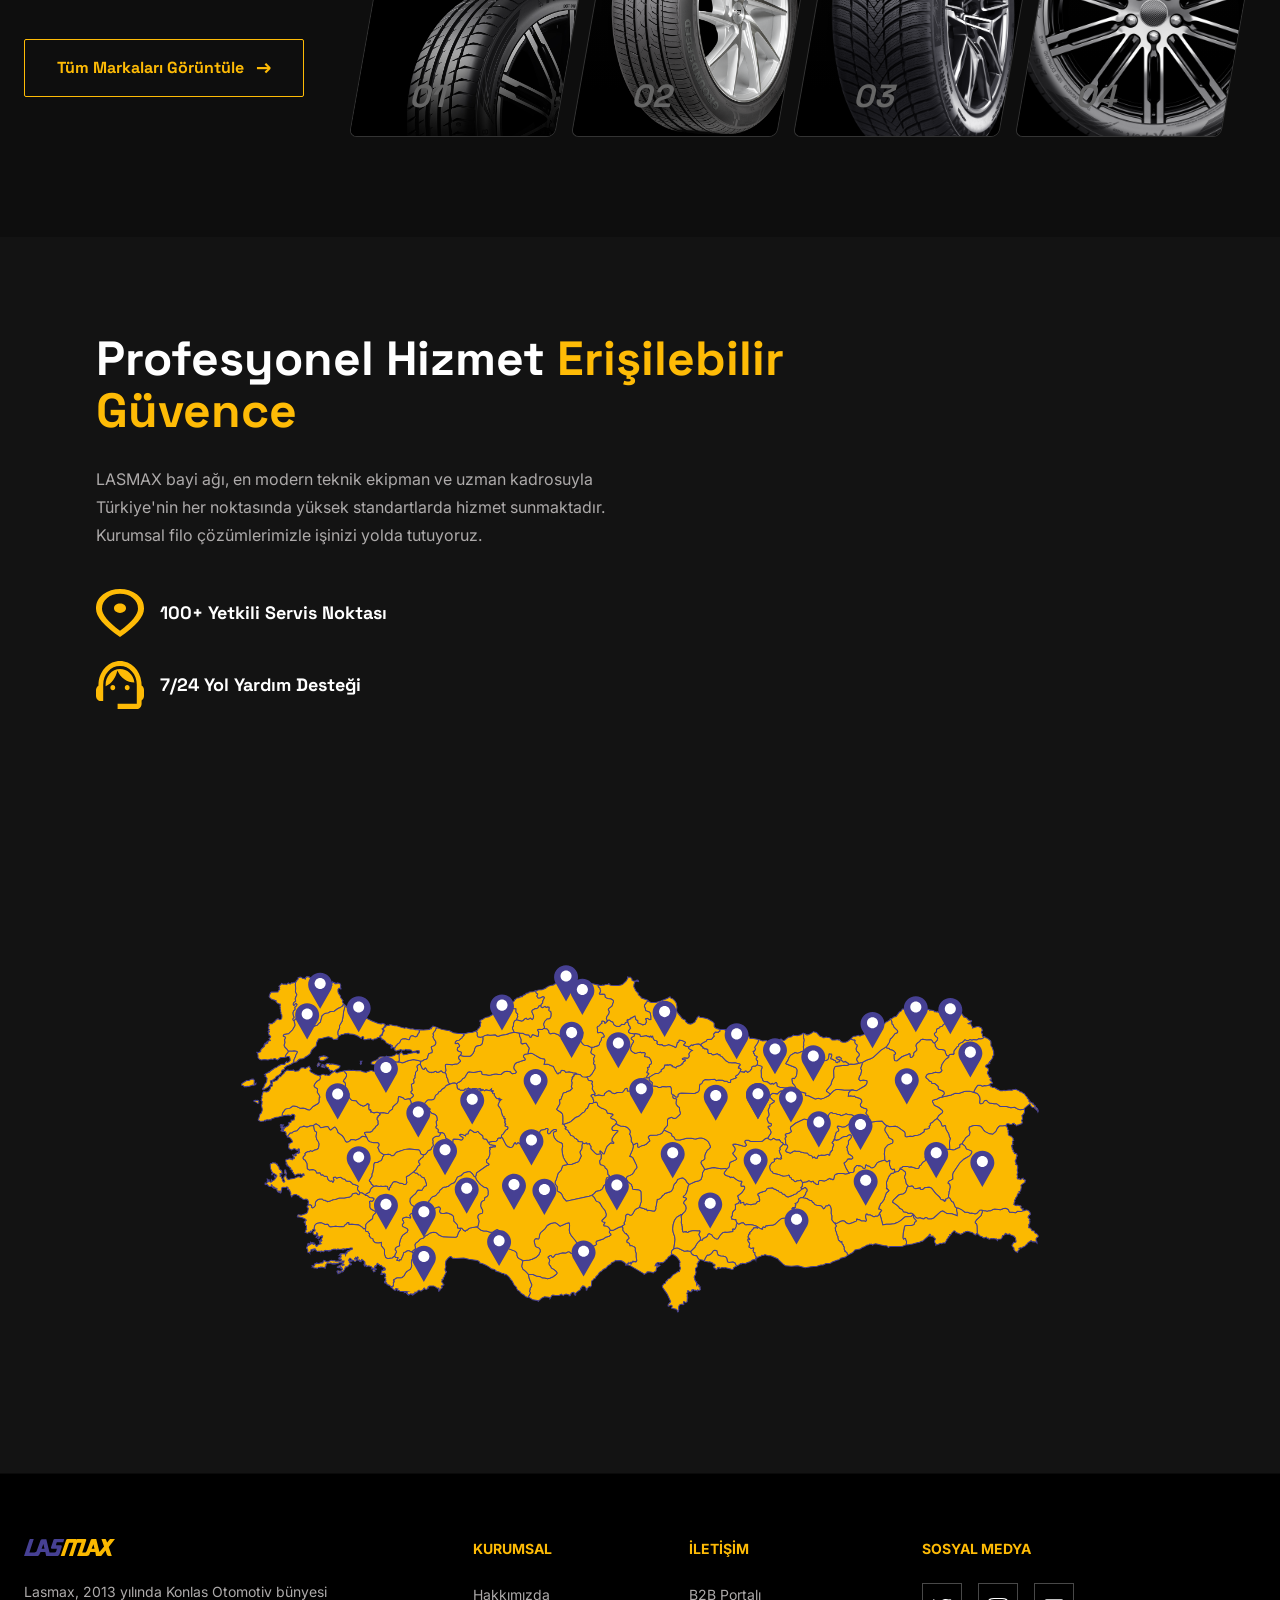
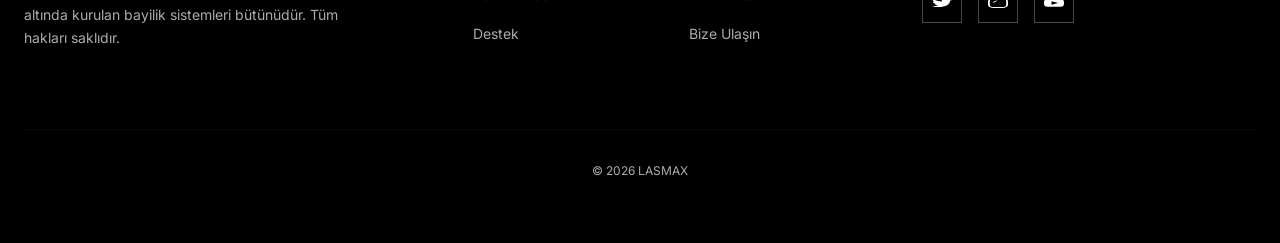
==== commit bc93b020: "Remove old gray brand-band section" ====
--- a/index.html
+++ b/index.html
@@ -148,104 +148,75 @@
         </div>
       </section>
 
-      <section class="brand-band" id="markalar">
+
+
+      <section class="premium-brands-alt" id="urunler">
         <div class="shell">
-          <div class="brand-band__row">
-            <img
-              src="assets/brand-triangle.png"
-              alt="Triangle"
-              loading="lazy"
-            >
-            <img
-              src="assets/brand-groundspeed.png"
-              alt="Groundspeed"
-              loading="lazy"
-            >
-            <img
-              src="assets/brand-westlake.svg"
-              alt="Westlake"
-              loading="lazy"
-            >
-            <img
-              src="assets/brand-unigrip.png"
-              alt="Unigrip"
-              loading="lazy"
-            >
-          </div>
-        </div>
-      </section>
-
-      <section class="premium-brands" id="urunler">
-        <div class="shell">
-          <div class="premium-brands__header">
-            <span class="premium-brands__subtitle">KALİTEYİ YOLUNUZDA HİSSEDİN</span>
-            <h2 class="premium-brands__title">En Popüler <span>Markalarımız</span></h2>
-          </div>
-
-          <div class="premium-grid">
-            <!-- Card 1 -->
-            <article class="premium-card premium-card--1">
-              <div class="premium-card__top">
-                <div class="premium-card__logo">
-                  <img src="assets/Logo/Blue-Triangle-logo 1.svg" alt="Triangle" class="premium-card__brand-img">
+          <div class="premium-alt-layout">
+            
+            <!-- Left side: Text & CTA -->
+            <div class="premium-alt-content">
+              <span class="premium-brands__subtitle">FARKI HİSSEDİN <span class="line"></span></span>
+              <h2 class="premium-brands__title">En Popüler<br><span>Markalarımız</span></h2>
+              <p class="premium-brands__desc">Yüksek performans, üstün kalite ve uzun ömür için en çok tercih edilen markalar.</p>
+              <a href="contact.html" class="button button--ghost button--arrow premium-alt-btn">Tüm Markaları Görüntüle</a>
+            </div>
+
+            <!-- Right side: Slanted Cards -->
+            <div class="premium-alt-cards">
+              <!-- Card 1 -->
+              <article class="alt-card alt-card--1">
+                <div class="alt-card__inner">
+                  <div class="alt-card__logo">
+                    <img src="assets/Logo/Blue-Triangle-logo 1.svg" alt="Triangle" class="alt-card__brand-img">
+                  </div>
+                  <div class="alt-card__visual">
+                    <img src="assets/EffexSport.jpg" alt="Lastik 1" loading="lazy">
+                  </div>
+                  <div class="alt-card__number">01</div>
                 </div>
-              </div>
-              <div class="premium-card__visual">
-                <img src="assets/EffexSport.jpg" alt="Lastik 1" loading="lazy">
-              </div>
-              <button class="premium-card__btn" aria-label="İncele">
-                <svg width="20" height="20" viewBox="0 0 24 24" fill="none" stroke="currentColor" stroke-width="2"><path d="M5 12h14M12 5l7 7-7 7"/></svg>
-              </button>
-            </article>
-
-            <!-- Card 2 -->
-            <article class="premium-card premium-card--2">
-              <div class="premium-card__top">
-                <div class="premium-card__logo">
-                  <img src="assets/Logo/tgr2.svg" alt="TGR2" class="premium-card__brand-img">
+              </article>
+
+              <!-- Card 2 -->
+              <article class="alt-card alt-card--2">
+                <div class="alt-card__inner">
+                  <div class="alt-card__logo">
+                    <img src="assets/Logo/tgr2.svg" alt="TGR2" class="alt-card__brand-img">
+                  </div>
+                  <div class="alt-card__visual">
+                    <img src="assets/product-voyager.png" alt="Lastik 2" loading="lazy">
+                  </div>
+                  <div class="alt-card__number">02</div>
                 </div>
-              </div>
-              <div class="premium-card__visual">
-                <img src="assets/product-voyager.png" alt="Lastik 2" loading="lazy">
-              </div>
-              <button class="premium-card__btn" aria-label="İncele">
-                <svg width="20" height="20" viewBox="0 0 24 24" fill="none" stroke="currentColor" stroke-width="2"><path d="M5 12h14M12 5l7 7-7 7"/></svg>
-              </button>
-            </article>
-
-            <!-- Card 3 -->
-            <article class="premium-card premium-card--3">
-              <div class="premium-card__top">
-                <div class="premium-card__logo">
-                  <img src="assets/Logo/giti.svg" alt="Giti" class="premium-card__brand-img">
+              </article>
+
+              <!-- Card 3 -->
+              <article class="alt-card alt-card--3">
+                <div class="alt-card__inner">
+                  <div class="alt-card__logo">
+                    <img src="assets/Logo/giti.svg" alt="Giti" class="alt-card__brand-img">
+                  </div>
+                  <div class="alt-card__visual">
+                    <img src="assets/product-effexwinter.png" alt="Lastik 3" loading="lazy">
+                  </div>
+                  <div class="alt-card__number">03</div>
                 </div>
-              </div>
-              <div class="premium-card__visual">
-                <img src="assets/product-effexwinter.png" alt="Lastik 3" loading="lazy">
-              </div>
-              <button class="premium-card__btn" aria-label="İncele">
-                <svg width="20" height="20" viewBox="0 0 24 24" fill="none" stroke="currentColor" stroke-width="2"><path d="M5 12h14M12 5l7 7-7 7"/></svg>
-              </button>
-            </article>
-
-            <!-- Card 4 -->
-            <article class="premium-card premium-card--4">
-              <div class="premium-card__top">
-                <div class="premium-card__logo">
-                  <img src="assets/Logo/ma.svg" alt="MA" class="premium-card__brand-img">
+              </article>
+
+              <!-- Card 4 -->
+              <article class="alt-card alt-card--4">
+                <div class="alt-card__inner">
+                  <div class="alt-card__logo">
+                    <img src="assets/Logo/ma.svg" alt="MA" class="alt-card__brand-img">
+                  </div>
+                  <div class="alt-card__visual">
+                    <img src="assets/timeline-tire.png" alt="Lastik 4" loading="lazy">
+                  </div>
+                  <div class="alt-card__number">04</div>
                 </div>
-              </div>
-              <div class="premium-card__visual">
-                <img src="assets/timeline-tire.png" alt="Lastik 4" loading="lazy">
-              </div>
-              <button class="premium-card__btn" aria-label="İncele">
-                <svg width="20" height="20" viewBox="0 0 24 24" fill="none" stroke="currentColor" stroke-width="2"><path d="M5 12h14M12 5l7 7-7 7"/></svg>
-              </button>
-            </article>
-          </div>
-          
-          <div class="premium-brands__actions">
-            <a href="contact.html" class="button button--ghost button--arrow" style="width: auto; padding-left: 32px; padding-right: 32px; font-weight: 600;">Tüm Markaları Görüntüle</a>
+              </article>
+            </div>
+            
           </div>
         </div>
       </section>
--- a/styles.css
+++ b/styles.css
@@ -1328,219 +1328,223 @@
   }
 }
 
-/* Premium Brands Section */
-.premium-brands {
+/* Alternative Premium Brands Section */
+.premium-brands-alt {
   padding: 100px 0;
   background-color: var(--bg, #0a0a0a);
   position: relative;
   overflow: hidden;
 }
 
-.premium-brands::before {
-  content: "";
-  position: absolute;
-  top: 0;
-  right: -20%;
-  width: 80%;
-  height: 100%;
-  background: radial-gradient(circle, rgba(255, 205, 105, 0.05) 0%, transparent 70%);
-  pointer-events: none;
-}
-
-.premium-brands__header {
-  margin-bottom: 60px;
+.premium-alt-layout {
+  display: flex;
+  flex-direction: column;
+  gap: 60px;
+}
+
+@media (min-width: 1024px) {
+  .premium-alt-layout {
+    flex-direction: row;
+    align-items: center;
+    justify-content: space-between;
+  }
+}
+
+.premium-alt-content {
+  flex: 0 0 300px;
 }
 
 .premium-brands__subtitle {
-  display: block;
+  display: flex;
+  align-items: center;
+  gap: 16px;
   font-family: 'Inter', sans-serif;
   font-size: 13px;
   font-weight: 600;
   letter-spacing: 0.2em;
   color: #888;
   text-transform: uppercase;
-  margin-bottom: 12px;
+  margin-bottom: 24px;
+}
+
+.premium-brands__subtitle .line {
+  flex: 1;
+  height: 2px;
+  background-color: #febb06;
+  max-width: 40px;
 }
 
 .premium-brands__title {
   font-family: 'Space Grotesk', sans-serif;
-  font-size: clamp(32px, 5vw, 56px);
+  font-size: clamp(36px, 5vw, 48px);
   font-weight: 700;
   line-height: 1.1;
   color: #fff;
+  margin-bottom: 24px;
 }
 
 .premium-brands__title span {
-  color: var(--accent, #febb06);
-  display: block;
-}
-
-.premium-grid {
-  display: grid;
-  grid-template-columns: repeat(1, 1fr);
-  gap: 24px;
-}
-
-@media (min-width: 768px) {
-  .premium-grid {
-    grid-template-columns: repeat(2, 1fr);
-  }
-}
-
-@media (min-width: 1024px) {
-  .premium-grid {
-    grid-template-columns: repeat(4, 1fr);
-  }
-}
-
-.premium-card {
+  color: var(--primary, #febb06);
+}
+
+.premium-brands__desc {
+  color: #a0a0a0;
+  font-size: 16px;
+  line-height: 1.6;
+  margin-bottom: 40px;
+}
+
+.premium-alt-btn {
+  border-color: #febb06 !important;
+  color: #febb06 !important;
+  padding: 0 32px;
+}
+
+.premium-alt-btn:hover {
+  background-color: #febb06 !important;
+  color: #000 !important;
+}
+
+/* Right side cards container */
+.premium-alt-cards {
+  display: flex;
+  gap: 16px;
+  flex: 1;
+  justify-content: flex-end;
+}
+
+/* Skew layout */
+.alt-card {
+  flex: 1;
+  max-width: 240px;
+  height: 400px;
+  transform: skewX(-10deg);
+  background: linear-gradient(180deg, #111111 0%, #000000 100%);
+  border: 1px solid #333;
+  border-radius: 8px;
   position: relative;
-  background: #111111;
-  border-radius: 16px;
-  border: 1px solid #333;
-  padding: 32px 24px;
+  transition: all 0.4s ease;
+  overflow: hidden;
+}
+
+.alt-card__inner {
+  transform: skewX(10deg);
+  height: 100%;
   display: flex;
   flex-direction: column;
-  height: 480px;
-  transition: transform 0.3s ease, border-color 0.3s ease, box-shadow 0.3s ease;
-  overflow: hidden;
-}
-
-.premium-card:hover {
-  transform: translateY(-8px);
-}
-
-.premium-card::after {
+  position: relative;
+  z-index: 2;
+  padding: 32px 16px 24px;
+}
+
+.alt-card:hover {
+  transform: skewX(-10deg) translateY(-10px);
+}
+
+.alt-card::after {
   content: "";
   position: absolute;
   inset: 0;
-  background: linear-gradient(180deg, transparent 50%, rgba(0,0,0,0.8) 100%);
+  background: linear-gradient(0deg, rgba(0,0,0,0.8) 0%, transparent 50%);
   pointer-events: none;
   z-index: 1;
 }
 
-/* Default gray state for all cards */
-.premium-card {
-  border-color: #666666;
-}
-.premium-card .premium-card__number { color: #666666; transition: color 0.3s ease; }
-.premium-card .premium-card__btn { border-color: #666666; color: #666666; transition: all 0.3s ease; }
-
-/* Marka 1: #004680 */
-.premium-card--1:hover {
-  border-color: #004680;
-  box-shadow: 0 10px 30px rgba(0, 70, 128, 0.2);
-}
-.premium-card--1:hover .premium-card__number { color: #004680; }
-.premium-card--1:hover .premium-card__btn { border-color: #004680; color: #004680; }
-.premium-card--1 .premium-card__btn:hover { background: #004680; border-color: #004680; color: #fff; }
-
-/* Marka 2: #F6841F */
-.premium-card--2:hover {
-  border-color: #F6841F;
-  box-shadow: 0 10px 30px rgba(246, 132, 31, 0.2);
-}
-.premium-card--2:hover .premium-card__number { color: #F6841F; }
-.premium-card--2:hover .premium-card__btn { border-color: #F6841F; color: #F6841F; }
-.premium-card--2 .premium-card__btn:hover { background: #F6841F; border-color: #F6841F; color: #fff; }
-
-/* Marka 3: #FCCF00 */
-.premium-card--3:hover {
-  border-color: #FCCF00;
-  box-shadow: 0 10px 30px rgba(252, 207, 0, 0.2);
-}
-.premium-card--3:hover .premium-card__number { color: #FCCF00; }
-.premium-card--3:hover .premium-card__btn { border-color: #FCCF00; color: #FCCF00; }
-.premium-card--3 .premium-card__btn:hover { background: #FCCF00; border-color: #FCCF00; color: #000; }
-
-/* Marka 4: #0079C3 */
-.premium-card--4:hover {
-  border-color: #0079C3;
-  box-shadow: 0 10px 30px rgba(0, 121, 195, 0.2);
-}
-.premium-card--4:hover .premium-card__number { color: #0079C3; }
-.premium-card--4:hover .premium-card__btn { border-color: #0079C3; color: #0079C3; }
-.premium-card--4 .premium-card__btn:hover { background: #0079C3; border-color: #0079C3; color: #fff; }
-
-.premium-card__top {
-  display: flex;
-  justify-content: space-between;
-  align-items: flex-start;
-  position: relative;
-  z-index: 2;
-}
-
-.premium-card__logo {
-  height: 32px;
-  max-width: 140px;
-  display: flex;
+/* Colors */
+.alt-card { border-color: #333; }
+.alt-card__number { color: #666; transition: color 0.3s ease; }
+.alt-card__brand-img { filter: grayscale(1) brightness(0.6); transition: all 0.3s ease; }
+
+/* 1: #004680 */
+.alt-card--1:hover { border-color: #004680; box-shadow: 0 10px 30px rgba(0, 70, 128, 0.3); }
+.alt-card--1:hover .alt-card__number { color: #004680; }
+.alt-card--1:hover .alt-card__brand-img { filter: grayscale(0) brightness(1); }
+
+/* 2: #F6841F */
+.alt-card--2:hover { border-color: #F6841F; box-shadow: 0 10px 30px rgba(246, 132, 31, 0.3); }
+.alt-card--2:hover .alt-card__number { color: #F6841F; }
+.alt-card--2:hover .alt-card__brand-img { filter: grayscale(0) brightness(1); }
+
+/* 3: #FCCF00 */
+.alt-card--3:hover { border-color: #FCCF00; box-shadow: 0 10px 30px rgba(252, 207, 0, 0.3); }
+.alt-card--3:hover .alt-card__number { color: #FCCF00; }
+.alt-card--3:hover .alt-card__brand-img { filter: grayscale(0) brightness(1); }
+
+/* 4: #0079C3 */
+.alt-card--4:hover { border-color: #0079C3; box-shadow: 0 10px 30px rgba(0, 121, 195, 0.3); }
+.alt-card--4:hover .alt-card__number { color: #0079C3; }
+.alt-card--4:hover .alt-card__brand-img { filter: grayscale(0) brightness(1); }
+
+/* Card Content */
+.alt-card__logo {
+  height: 36px;
+  display: flex;
+  justify-content: center;
   align-items: center;
-}
-
-.premium-card__brand-img {
-  height: 100%;
-  width: auto;
-  max-width: 100%;
+  margin-bottom: auto;
+}
+
+.alt-card__brand-img {
+  max-height: 100%;
+  max-width: 100px;
   object-fit: contain;
-  filter: grayscale(1) brightness(0.7) opacity(0.6);
-  transition: filter 0.3s ease;
-}
-
-.premium-card:hover .premium-card__brand-img {
-  filter: grayscale(0) brightness(1) opacity(1);
-}
-
-.premium-card__visual {
+}
+
+.alt-card__visual {
   position: absolute;
-  top: 45%;
+  bottom: -20px;
   left: 50%;
-  transform: translate(-50%, -50%);
-  width: 130%;
+  transform: translateX(-50%);
+  width: 140%;
   z-index: 0;
   transition: transform 0.5s ease;
 }
 
-.premium-card:hover .premium-card__visual {
-  transform: translate(-50%, -52%) scale(1.05);
-}
-
-.premium-card__visual img {
+.alt-card:hover .alt-card__visual {
+  transform: translateX(-50%) scale(1.05);
+}
+
+.alt-card__visual img {
   width: 100%;
   height: auto;
   object-fit: contain;
   filter: drop-shadow(0 20px 30px rgba(0,0,0,0.8));
 }
 
-.premium-card__btn {
-  margin-top: auto;
-  position: relative;
+.alt-card__number {
+  font-family: 'Space Grotesk', sans-serif;
+  font-size: 32px;
+  font-weight: 900;
+  font-style: italic;
+  position: absolute;
+  bottom: 24px;
+  left: 24px;
   z-index: 2;
-  width: 48px;
-  height: 48px;
-  border-radius: 50%;
-  border: 1px solid;
-  background: transparent;
-  display: flex;
-  align-items: center;
-  justify-content: center;
-  cursor: pointer;
-  transition: all 0.3s ease;
-}
-
-.premium-brands__actions {
-  margin-top: 48px;
-  display: flex;
-  justify-content: center;
-}
-
-.premium-brands__actions .button--ghost {
-  border-color: #febb06;
-  color: #febb06;
-}
-
-.premium-brands__actions .button--ghost:hover {
-  background-color: #febb06;
-  color: #000;
+  line-height: 1;
+}
+
+@media (max-width: 1023px) {
+  .premium-alt-cards {
+    flex-wrap: wrap;
+    justify-content: center;
+  }
+  .alt-card {
+    flex: 0 0 calc(50% - 16px);
+    max-width: none;
+    transform: skewX(-5deg);
+  }
+  .alt-card__inner {
+    transform: skewX(5deg);
+  }
+}
+@media (max-width: 640px) {
+  .alt-card {
+    flex: 0 0 100%;
+    transform: none;
+  }
+  .alt-card__inner {
+    transform: none;
+  }
 }
 
 .button--arrow {
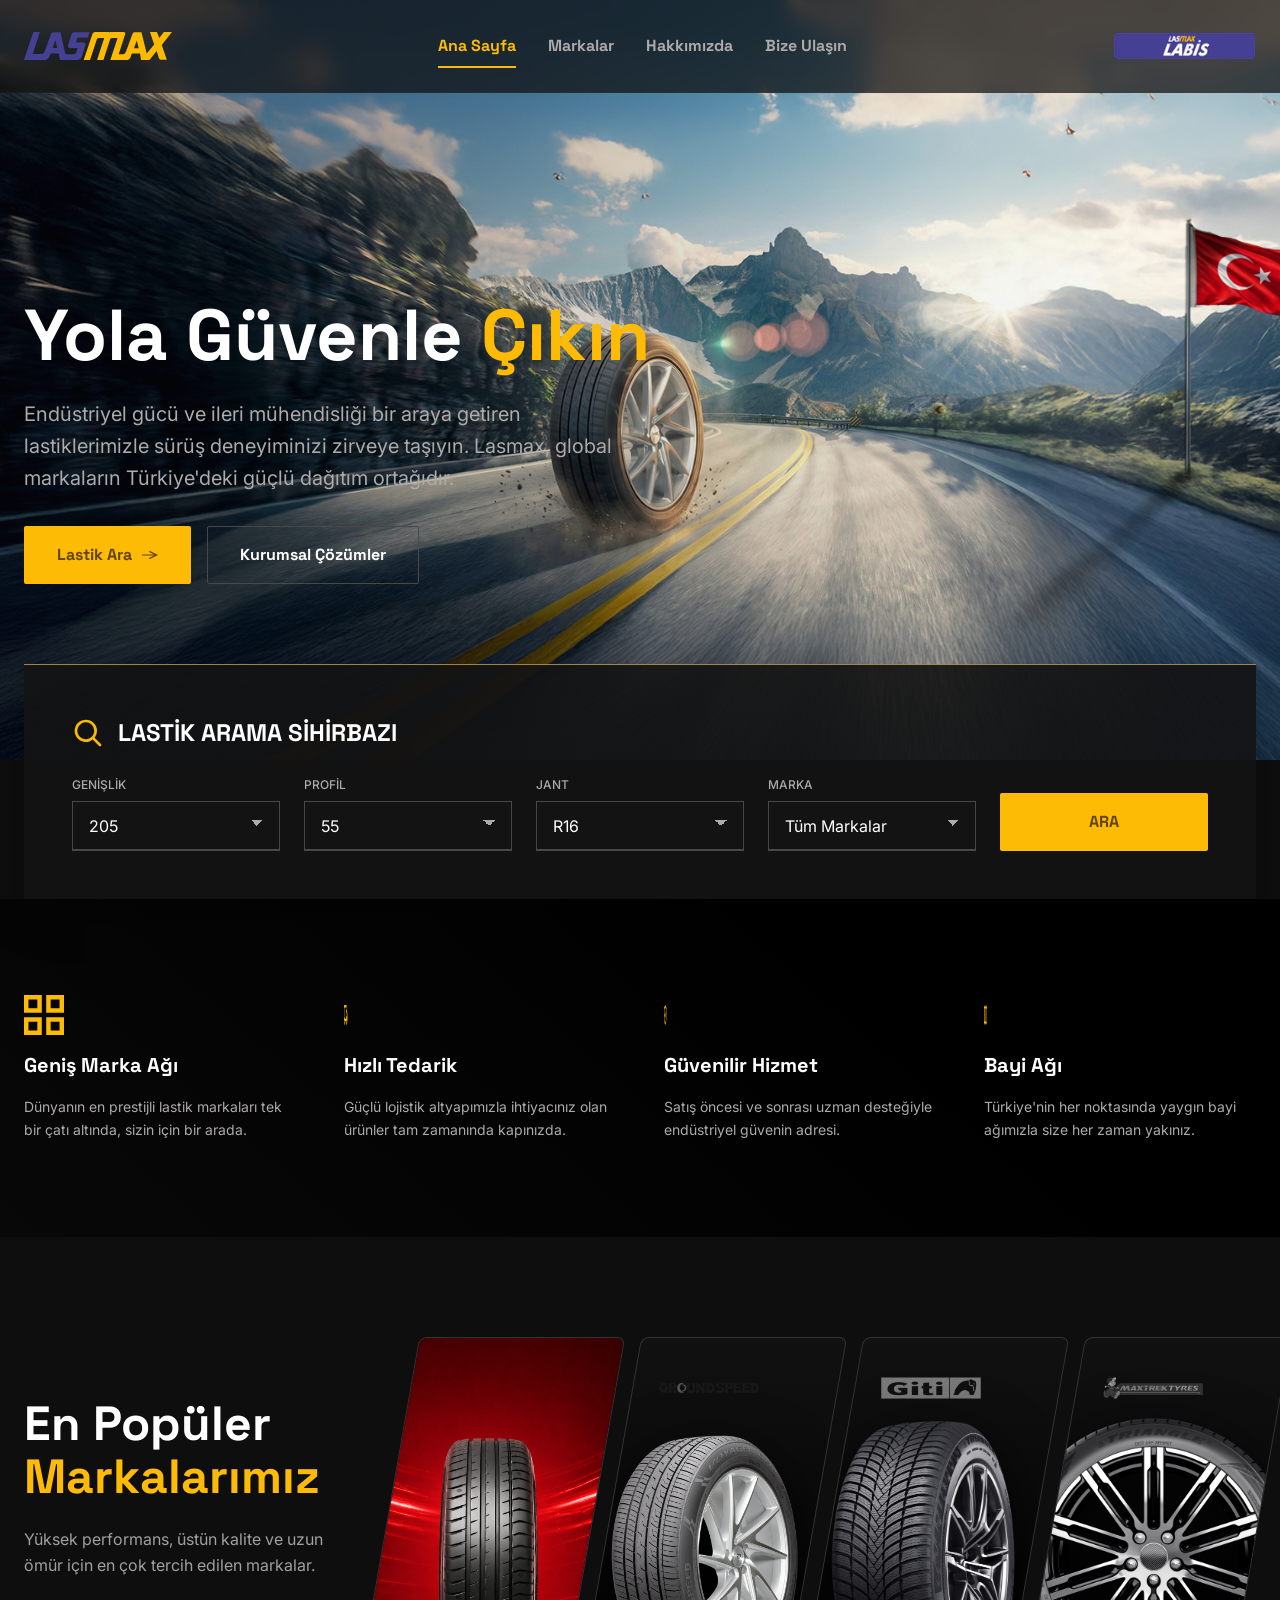
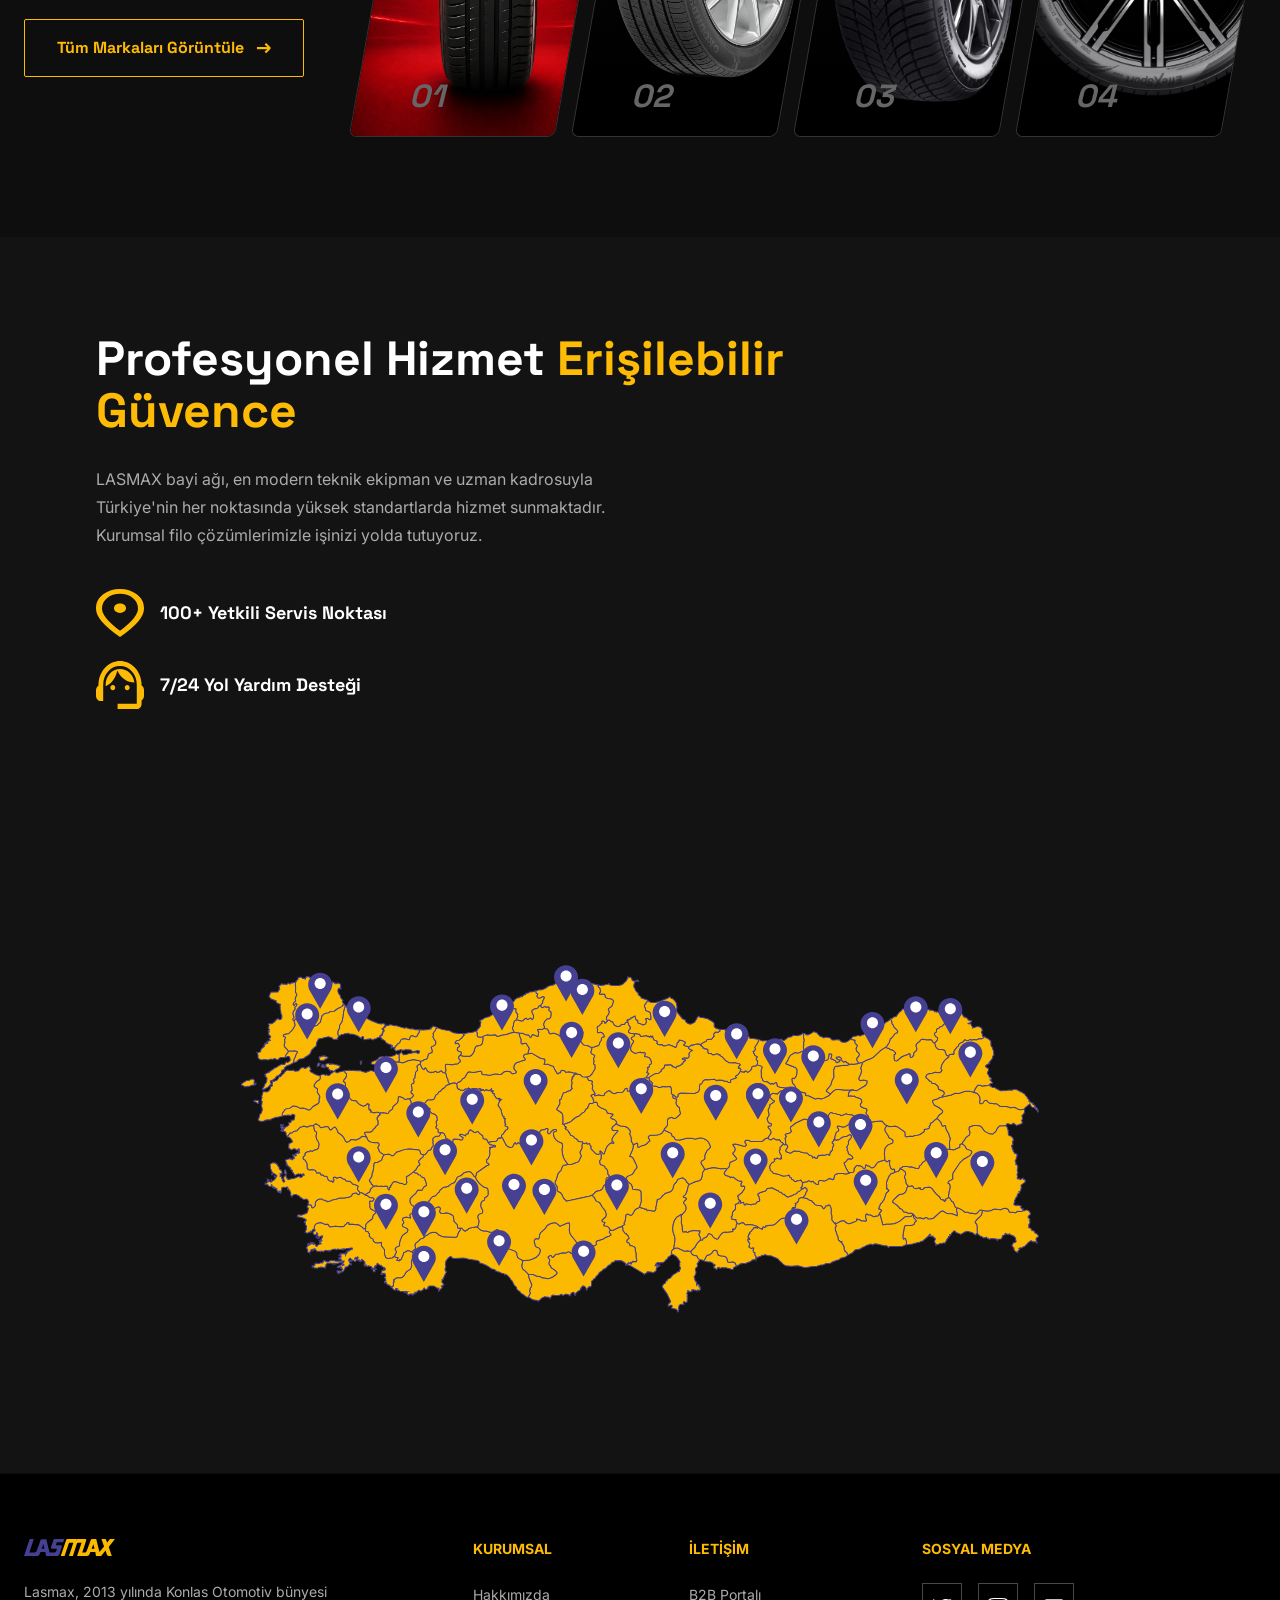
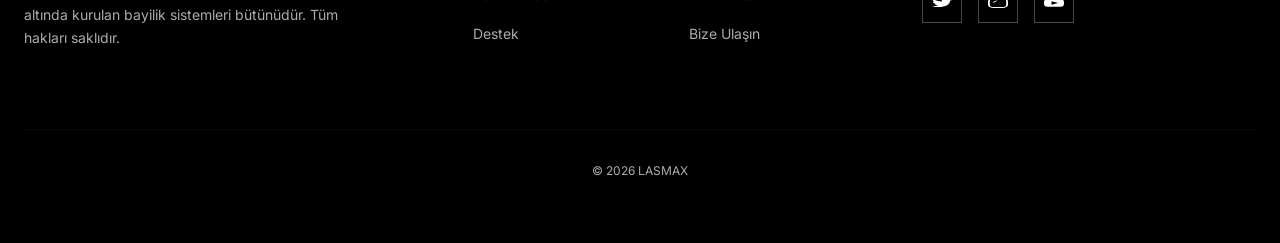
==== commit 092d881c: "Center tire images in premium cards" ====
--- a/index.html
+++ b/index.html
@@ -1,306 +1,297 @@
 <!doctype html>
 <html lang="tr">
-  <head>
-    <meta charset="utf-8">
-    <meta name="viewport" content="width=device-width, initial-scale=1">
-    <title>Lasmax | Yola Güvenle Çıkın</title>
-    <meta
-      name="description"
-      content="Lasmax'in endüstriyel gücünü, öne çıkan lastiklerini ve Türkiye genelindeki bayi ağını öne çıkaran kurumsal anasayfa."
-    >
-    <link rel="preconnect" href="https://fonts.googleapis.com">
-    <link rel="preconnect" href="https://fonts.gstatic.com" crossorigin>
-    <link
-      href="https://fonts.googleapis.com/css2?family=Inter:wght@400;500;600;700&family=Space+Grotesk:wght@500;700&display=swap"
-      rel="stylesheet"
-    >
-    <link rel="stylesheet" href="styles.css">
-  </head>
-  <body data-page="home">
-    <header class="site-header">
-      <div class="site-header__inner">
-        <a class="brand" href="index.html" aria-label="Lasmax anasayfa">
-          <img src="assets/logo-main.svg" alt="Lasmax">
-        </a>
-
-        <button class="menu-toggle" type="button" aria-expanded="false" aria-label="Menüyü aç" data-menu-toggle>
-          <span></span>
-          <span></span>
-          <span></span>
-        </button>
-
-        <nav class="site-nav" aria-label="Ana menü" data-menu>
-          <a class="site-nav__link is-active" href="index.html">Ana Sayfa</a>
-          <a class="site-nav__link" href="#markalar">Markalar</a>
-          <a class="site-nav__link" href="about.html">Hakkımızda</a>
-          <a class="site-nav__link" href="contact.html">Bize Ulaşın</a>
-        </nav>
-
-        <a class="labis-link" href="https://www.lasmaxbayi.com" target="_blank" rel="noopener noreferrer" aria-label="LABİS girişi">
-          <img src="assets/labis.png" alt="LABİS">
-        </a>
-      </div>
-    </header>
-
-    <main>
-      <section class="hero home-hero">
-        <div
-          class="hero__media"
-          style="background-image: url('assets/hero-home.jpg');"
-        ></div>
-        <div class="hero__overlay"></div>
-        <div class="shell--wide hero__content">
-          <div class="hero__copy">
-            <h1>Yola Güvenle <span>Çıkın</span></h1>
-            <p class="hero__lede">
-              Endüstriyel gücü ve ileri mühendisliği bir araya getiren lastiklerimizle sürüş
-              deneyiminizi zirveye taşıyın. Lasmax, global markaların Türkiye'deki güçlü dağıtım ortağıdır.
-            </p>
-            <div class="hero__actions">
-              <a class="button button--primary" href="#arama">
-                Lastik Ara
-                <img
-                  class="button__icon"
-                  src="assets/arrow-primary.svg"
-                  alt=""
-                >
-              </a>
-              <a class="button button--ghost" href="about.html">Kurumsal Çözümler</a>
+
+<head>
+  <meta charset="utf-8">
+  <meta name="viewport" content="width=device-width, initial-scale=1">
+  <title>Lasmax | Yola Güvenle Çıkın</title>
+  <meta name="description"
+    content="Lasmax'in endüstriyel gücünü, öne çıkan lastiklerini ve Türkiye genelindeki bayi ağını öne çıkaran kurumsal anasayfa.">
+  <link rel="preconnect" href="https://fonts.googleapis.com">
+  <link rel="preconnect" href="https://fonts.gstatic.com" crossorigin>
+  <link
+    href="https://fonts.googleapis.com/css2?family=Inter:wght@400;500;600;700&family=Space+Grotesk:wght@500;700&display=swap"
+    rel="stylesheet">
+  <link rel="stylesheet" href="styles.css">
+</head>
+
+<body data-page="home">
+  <header class="site-header">
+    <div class="site-header__inner">
+      <a class="brand" href="index.html" aria-label="Lasmax anasayfa">
+        <img src="assets/logo-main.svg" alt="Lasmax">
+      </a>
+
+      <button class="menu-toggle" type="button" aria-expanded="false" aria-label="Menüyü aç" data-menu-toggle>
+        <span></span>
+        <span></span>
+        <span></span>
+      </button>
+
+      <nav class="site-nav" aria-label="Ana menü" data-menu>
+        <a class="site-nav__link is-active" href="index.html">Ana Sayfa</a>
+        <a class="site-nav__link" href="#markalar">Markalar</a>
+        <a class="site-nav__link" href="about.html">Hakkımızda</a>
+        <a class="site-nav__link" href="contact.html">Bize Ulaşın</a>
+      </nav>
+
+      <a class="labis-link" href="https://www.lasmaxbayi.com" target="_blank" rel="noopener noreferrer"
+        aria-label="LABİS girişi">
+        <img src="assets/labis.png" alt="LABİS">
+      </a>
+    </div>
+  </header>
+
+  <main>
+    <section class="hero home-hero">
+      <div class="hero__media" style="background-image: url('assets/hero-home.jpg');"></div>
+      <div class="hero__overlay"></div>
+      <div class="shell--wide hero__content">
+        <div class="hero__copy">
+          <h1>Yola Güvenle <span>Çıkın</span></h1>
+          <p class="hero__lede">
+            Endüstriyel gücü ve ileri mühendisliği bir araya getiren lastiklerimizle sürüş
+            deneyiminizi zirveye taşıyın. Lasmax, global markaların Türkiye'deki güçlü dağıtım ortağıdır.
+          </p>
+          <div class="hero__actions">
+            <a class="button button--primary" href="#arama">
+              Lastik Ara
+              <img class="button__icon" src="assets/arrow-primary.svg" alt="">
+            </a>
+            <a class="button button--ghost" href="about.html">Kurumsal Çözümler</a>
+          </div>
+        </div>
+      </div>
+    </section>
+
+    <section class="search-panel shell--wide" id="arama">
+      <div class="search-panel__card">
+        <div class="search-panel__heading">
+          <img src="assets/search-icon.svg" alt="">
+          <span>Lastik Arama Sihirbazı</span>
+        </div>
+        <form class="search-panel__form" data-search-form>
+          <div class="field">
+            <label for="genislik">Genişlik</label>
+            <select id="genislik" name="genislik">
+              <option selected>205</option>
+              <option>195</option>
+              <option>215</option>
+              <option>225</option>
+            </select>
+          </div>
+          <div class="field">
+            <label for="profil">Profil</label>
+            <select id="profil" name="profil">
+              <option selected>55</option>
+              <option>50</option>
+              <option>60</option>
+              <option>65</option>
+            </select>
+          </div>
+          <div class="field">
+            <label for="jant">Jant</label>
+            <select id="jant" name="jant">
+              <option selected>R16</option>
+              <option>R15</option>
+              <option>R17</option>
+              <option>R18</option>
+            </select>
+          </div>
+          <div class="field">
+            <label for="marka">Marka</label>
+            <select id="marka" name="marka">
+              <option selected>Tüm Markalar</option>
+              <option>Triangle</option>
+              <option>Groundspeed</option>
+              <option>Unigrip</option>
+            </select>
+          </div>
+          <button class="button button--primary button--compact search-panel__submit" type="submit">
+            Ara
+          </button>
+        </form>
+      </div>
+    </section>
+
+    <section class="features">
+      <div class="shell--wide">
+        <div class="features__grid">
+          <article class="feature">
+            <img src="assets/feature-network.svg" alt="">
+            <h3>Geniş Marka Ağı</h3>
+            <p>Dünyanın en prestijli lastik markaları tek bir çatı altında, sizin için bir arada.</p>
+          </article>
+          <article class="feature">
+            <img src="assets/feature-delivery.svg" alt="">
+            <h3>Hızlı Tedarik</h3>
+            <p>Güçlü lojistik altyapımızla ihtiyacınız olan ürünler tam zamanında kapınızda.</p>
+          </article>
+          <article class="feature">
+            <img src="assets/feature-service.svg" alt="">
+            <h3>Güvenilir Hizmet</h3>
+            <p>Satış öncesi ve sonrası uzman desteğiyle endüstriyel güvenin adresi.</p>
+          </article>
+          <article class="feature">
+            <img src="assets/feature-dealer.svg" alt="">
+            <h3>Bayi Ağı</h3>
+            <p>Türkiye'nin her noktasında yaygın bayi ağımızla size her zaman yakınız.</p>
+          </article>
+        </div>
+      </div>
+    </section>
+
+
+
+    <section class="premium-brands-alt" id="urunler">
+      <div class="shell">
+        <div class="premium-alt-layout">
+
+          <!-- Left side: Text & CTA -->
+          <div class="premium-alt-content">
+            <h2 class="premium-brands__title">En Popüler<br><span>Markalarımız</span></h2>
+            <p class="premium-brands__desc">Yüksek performans, üstün kalite ve uzun ömür için en çok tercih edilen
+              markalar.</p>
+            <a href="contact.html" class="button button--ghost button--arrow premium-alt-btn">Tüm Markaları
+              Görüntüle</a>
+          </div>
+
+          <!-- Right side: Slanted Cards -->
+          <div class="premium-alt-cards">
+            <!-- Card 1 -->
+            <article class="alt-card alt-card--1">
+              <div class="alt-card__inner">
+                <div class="alt-card__logo">
+                  <img src="assets/Logo/Blue-Triangle-logo 1.svg" alt="Triangle" class="alt-card__brand-img">
+                </div>
+                <div class="alt-card__visual">
+                  <img src="assets/EffexSport.png" alt="Lastik 1" loading="lazy">
+                </div>
+                <div class="alt-card__number">01</div>
+              </div>
+            </article>
+
+            <!-- Card 2 -->
+            <article class="alt-card alt-card--2">
+              <div class="alt-card__inner">
+                <div class="alt-card__logo">
+                  <img src="assets/Logo/tgr2.svg" alt="TGR2" class="alt-card__brand-img">
+                </div>
+                <div class="alt-card__visual">
+                  <img src="assets/product-voyager.png" alt="Lastik 2" loading="lazy">
+                </div>
+                <div class="alt-card__number">02</div>
+              </div>
+            </article>
+
+            <!-- Card 3 -->
+            <article class="alt-card alt-card--3">
+              <div class="alt-card__inner">
+                <div class="alt-card__logo">
+                  <img src="assets/Logo/giti.svg" alt="Giti" class="alt-card__brand-img">
+                </div>
+                <div class="alt-card__visual">
+                  <img src="assets/product-effexwinter.png" alt="Lastik 3" loading="lazy">
+                </div>
+                <div class="alt-card__number">03</div>
+              </div>
+            </article>
+
+            <!-- Card 4 -->
+            <article class="alt-card alt-card--4">
+              <div class="alt-card__inner">
+                <div class="alt-card__logo">
+                  <img src="assets/Logo/ma.svg" alt="MA" class="alt-card__brand-img">
+                </div>
+                <div class="alt-card__visual">
+                  <img src="assets/timeline-tire.png" alt="Lastik 4" loading="lazy">
+                </div>
+                <div class="alt-card__number">04</div>
+              </div>
+            </article>
+          </div>
+
+        </div>
+      </div>
+    </section>
+
+    <section class="dealer-section" id="servisler">
+      <div class="dealer-layout">
+        <div class="dealer-copy">
+          <h2>Profesyonel Hizmet <span>Erişilebilir Güvence</span></h2>
+          <p>
+            LASMAX bayi ağı, en modern teknik ekipman ve uzman kadrosuyla Türkiye'nin her noktasında
+            yüksek standartlarda hizmet sunmaktadır. Kurumsal filo çözümlerimizle işinizi yolda tutuyoruz.
+          </p>
+          <ul class="dealer-points">
+            <li>
+              <img src="assets/service-points.svg" alt="">
+              <span>100+ Yetkili Servis Noktası</span>
+            </li>
+            <li>
+              <img src="assets/service-roadside.svg" alt="">
+              <span>7/24 Yol Yardım Desteği</span>
+            </li>
+          </ul>
+        </div>
+
+        <div class="dealer-map">
+          <img src="assets/dealer-map.svg" alt="Lasmax bayi ağının Türkiye geneline yayılım haritası" loading="lazy">
+        </div>
+      </div>
+    </section>
+  </main>
+
+  <footer class="footer" id="iletisim">
+    <div class="footer-shell">
+      <div class="footer__top">
+        <div class="footer__brand">
+          <img src="assets/logo-footer-home.svg" alt="Lasmax">
+          <p>
+            Lasmax, 2013 yılında Konlas Otomotiv bünyesi altında kurulan bayilik sistemleri bütünüdür.
+            Tüm hakları saklıdır.
+          </p>
+        </div>
+
+        <div class="footer__links">
+          <div class="footer__column">
+            <h3>Kurumsal</h3>
+            <nav aria-label="Kurumsal linkler">
+              <a href="about.html">Hakkımızda</a>
+              <a href="#servisler">Destek</a>
+            </nav>
+          </div>
+
+          <div class="footer__column">
+            <h3>İletişim</h3>
+            <div class="footer__contact">
+              <a href="#">B2B Portalı</a>
+              <a href="contact.html">Bize Ulaşın</a>
             </div>
           </div>
         </div>
-      </section>
-
-      <section class="search-panel shell--wide" id="arama">
-        <div class="search-panel__card">
-          <div class="search-panel__heading">
-            <img src="assets/search-icon.svg" alt="">
-            <span>Lastik Arama Sihirbazı</span>
-          </div>
-          <form class="search-panel__form" data-search-form>
-            <div class="field">
-              <label for="genislik">Genişlik</label>
-              <select id="genislik" name="genislik">
-                <option selected>205</option>
-                <option>195</option>
-                <option>215</option>
-                <option>225</option>
-              </select>
-            </div>
-            <div class="field">
-              <label for="profil">Profil</label>
-              <select id="profil" name="profil">
-                <option selected>55</option>
-                <option>50</option>
-                <option>60</option>
-                <option>65</option>
-              </select>
-            </div>
-            <div class="field">
-              <label for="jant">Jant</label>
-              <select id="jant" name="jant">
-                <option selected>R16</option>
-                <option>R15</option>
-                <option>R17</option>
-                <option>R18</option>
-              </select>
-            </div>
-            <div class="field">
-              <label for="marka">Marka</label>
-              <select id="marka" name="marka">
-                <option selected>Tüm Markalar</option>
-                <option>Triangle</option>
-                <option>Groundspeed</option>
-                <option>Unigrip</option>
-              </select>
-            </div>
-            <button class="button button--primary button--compact search-panel__submit" type="submit">
-              Ara
-            </button>
-          </form>
-        </div>
-      </section>
-
-      <section class="features">
-        <div class="shell--wide">
-          <div class="features__grid">
-            <article class="feature">
-              <img src="assets/feature-network.svg" alt="">
-              <h3>Geniş Marka Ağı</h3>
-              <p>Dünyanın en prestijli lastik markaları tek bir çatı altında, sizin için bir arada.</p>
-            </article>
-            <article class="feature">
-              <img src="assets/feature-delivery.svg" alt="">
-              <h3>Hızlı Tedarik</h3>
-              <p>Güçlü lojistik altyapımızla ihtiyacınız olan ürünler tam zamanında kapınızda.</p>
-            </article>
-            <article class="feature">
-              <img src="assets/feature-service.svg" alt="">
-              <h3>Güvenilir Hizmet</h3>
-              <p>Satış öncesi ve sonrası uzman desteğiyle endüstriyel güvenin adresi.</p>
-            </article>
-            <article class="feature">
-              <img src="assets/feature-dealer.svg" alt="">
-              <h3>Bayi Ağı</h3>
-              <p>Türkiye'nin her noktasında yaygın bayi ağımızla size her zaman yakınız.</p>
-            </article>
-          </div>
-        </div>
-      </section>
-
-
-
-      <section class="premium-brands-alt" id="urunler">
-        <div class="shell">
-          <div class="premium-alt-layout">
-            
-            <!-- Left side: Text & CTA -->
-            <div class="premium-alt-content">
-              <span class="premium-brands__subtitle">FARKI HİSSEDİN <span class="line"></span></span>
-              <h2 class="premium-brands__title">En Popüler<br><span>Markalarımız</span></h2>
-              <p class="premium-brands__desc">Yüksek performans, üstün kalite ve uzun ömür için en çok tercih edilen markalar.</p>
-              <a href="contact.html" class="button button--ghost button--arrow premium-alt-btn">Tüm Markaları Görüntüle</a>
-            </div>
-
-            <!-- Right side: Slanted Cards -->
-            <div class="premium-alt-cards">
-              <!-- Card 1 -->
-              <article class="alt-card alt-card--1">
-                <div class="alt-card__inner">
-                  <div class="alt-card__logo">
-                    <img src="assets/Logo/Blue-Triangle-logo 1.svg" alt="Triangle" class="alt-card__brand-img">
-                  </div>
-                  <div class="alt-card__visual">
-                    <img src="assets/EffexSport.jpg" alt="Lastik 1" loading="lazy">
-                  </div>
-                  <div class="alt-card__number">01</div>
-                </div>
-              </article>
-
-              <!-- Card 2 -->
-              <article class="alt-card alt-card--2">
-                <div class="alt-card__inner">
-                  <div class="alt-card__logo">
-                    <img src="assets/Logo/tgr2.svg" alt="TGR2" class="alt-card__brand-img">
-                  </div>
-                  <div class="alt-card__visual">
-                    <img src="assets/product-voyager.png" alt="Lastik 2" loading="lazy">
-                  </div>
-                  <div class="alt-card__number">02</div>
-                </div>
-              </article>
-
-              <!-- Card 3 -->
-              <article class="alt-card alt-card--3">
-                <div class="alt-card__inner">
-                  <div class="alt-card__logo">
-                    <img src="assets/Logo/giti.svg" alt="Giti" class="alt-card__brand-img">
-                  </div>
-                  <div class="alt-card__visual">
-                    <img src="assets/product-effexwinter.png" alt="Lastik 3" loading="lazy">
-                  </div>
-                  <div class="alt-card__number">03</div>
-                </div>
-              </article>
-
-              <!-- Card 4 -->
-              <article class="alt-card alt-card--4">
-                <div class="alt-card__inner">
-                  <div class="alt-card__logo">
-                    <img src="assets/Logo/ma.svg" alt="MA" class="alt-card__brand-img">
-                  </div>
-                  <div class="alt-card__visual">
-                    <img src="assets/timeline-tire.png" alt="Lastik 4" loading="lazy">
-                  </div>
-                  <div class="alt-card__number">04</div>
-                </div>
-              </article>
-            </div>
-            
-          </div>
-        </div>
-      </section>
-
-      <section class="dealer-section" id="servisler">
-        <div class="dealer-layout">
-          <div class="dealer-copy">
-            <h2>Profesyonel Hizmet <span>Erişilebilir Güvence</span></h2>
-            <p>
-              LASMAX bayi ağı, en modern teknik ekipman ve uzman kadrosuyla Türkiye'nin her noktasında
-              yüksek standartlarda hizmet sunmaktadır. Kurumsal filo çözümlerimizle işinizi yolda tutuyoruz.
-            </p>
-            <ul class="dealer-points">
-              <li>
-                <img src="assets/service-points.svg" alt="">
-                <span>100+ Yetkili Servis Noktası</span>
-              </li>
-              <li>
-                <img src="assets/service-roadside.svg" alt="">
-                <span>7/24 Yol Yardım Desteği</span>
-              </li>
-            </ul>
-          </div>
-
-          <div class="dealer-map">
-            <img
-              src="assets/dealer-map.svg"
-              alt="Lasmax bayi ağının Türkiye geneline yayılım haritası"
-              loading="lazy"
-            >
-          </div>
-        </div>
-      </section>
-    </main>
-
-    <footer class="footer" id="iletisim">
-      <div class="footer-shell">
-        <div class="footer__top">
-          <div class="footer__brand">
-            <img src="assets/logo-footer-home.svg" alt="Lasmax">
-            <p>
-              Lasmax, 2013 yılında Konlas Otomotiv bünyesi altında kurulan bayilik sistemleri bütünüdür.
-              Tüm hakları saklıdır.
-            </p>
-          </div>
-
-          <div class="footer__links">
-            <div class="footer__column">
-              <h3>Kurumsal</h3>
-              <nav aria-label="Kurumsal linkler">
-                <a href="about.html">Hakkımızda</a>
-                <a href="#servisler">Destek</a>
-              </nav>
-            </div>
-
-            <div class="footer__column">
-              <h3>İletişim</h3>
-              <div class="footer__contact">
-                <a href="#">B2B Portalı</a>
-                <a href="contact.html">Bize Ulaşın</a>
-              </div>
-            </div>
-          </div>
-
-          <div class="footer__column">
-            <h3>Sosyal Medya</h3>
-            <div class="footer__social">
-              <a href="#" aria-label="X hesabı">
-                <img src="assets/social-x.svg" alt="">
-              </a>
-              <a href="#" aria-label="Instagram hesabı">
-                <img src="assets/social-instagram.svg" alt="">
-              </a>
-              <a href="#" aria-label="YouTube hesabı">
-                <img src="assets/social-youtube.svg" alt="">
-              </a>
-            </div>
-          </div>
-        </div>
-
-        <div class="footer__bottom">© 2026 Lasmax</div>
-      </div>
-    </footer>
-
-    <script src="script.js"></script>
-  </body>
-</html>
+
+        <div class="footer__column">
+          <h3>Sosyal Medya</h3>
+          <div class="footer__social">
+            <a href="#" aria-label="X hesabı">
+              <img src="assets/social-x.svg" alt="">
+            </a>
+            <a href="#" aria-label="Instagram hesabı">
+              <img src="assets/social-instagram.svg" alt="">
+            </a>
+            <a href="#" aria-label="YouTube hesabı">
+              <img src="assets/social-youtube.svg" alt="">
+            </a>
+          </div>
+        </div>
+      </div>
+
+      <div class="footer__bottom">© 2026 Lasmax</div>
+    </div>
+  </footer>
+
+  <script src="script.js"></script>
+</body>
+
+</html>
--- a/styles.css
+++ b/styles.css
@@ -1354,26 +1354,6 @@
   flex: 0 0 300px;
 }
 
-.premium-brands__subtitle {
-  display: flex;
-  align-items: center;
-  gap: 16px;
-  font-family: 'Inter', sans-serif;
-  font-size: 13px;
-  font-weight: 600;
-  letter-spacing: 0.2em;
-  color: #888;
-  text-transform: uppercase;
-  margin-bottom: 24px;
-}
-
-.premium-brands__subtitle .line {
-  flex: 1;
-  height: 2px;
-  background-color: #febb06;
-  max-width: 40px;
-}
-
 .premium-brands__title {
   font-family: 'Space Grotesk', sans-serif;
   font-size: clamp(36px, 5vw, 48px);
@@ -1492,16 +1472,16 @@
 
 .alt-card__visual {
   position: absolute;
-  bottom: -20px;
+  top: 55%;
   left: 50%;
-  transform: translateX(-50%);
+  transform: translate(-50%, -50%);
   width: 140%;
   z-index: 0;
   transition: transform 0.5s ease;
 }
 
 .alt-card:hover .alt-card__visual {
-  transform: translateX(-50%) scale(1.05);
+  transform: translate(-50%, -50%) scale(1.05);
 }
 
 .alt-card__visual img {
@@ -1509,6 +1489,7 @@
   height: auto;
   object-fit: contain;
   filter: drop-shadow(0 20px 30px rgba(0,0,0,0.8));
+  mix-blend-mode: lighten;
 }
 
 .alt-card__number {
@@ -1561,4 +1542,4 @@
 
 .button--arrow:hover::after {
   transform: translateX(4px);
-}+}
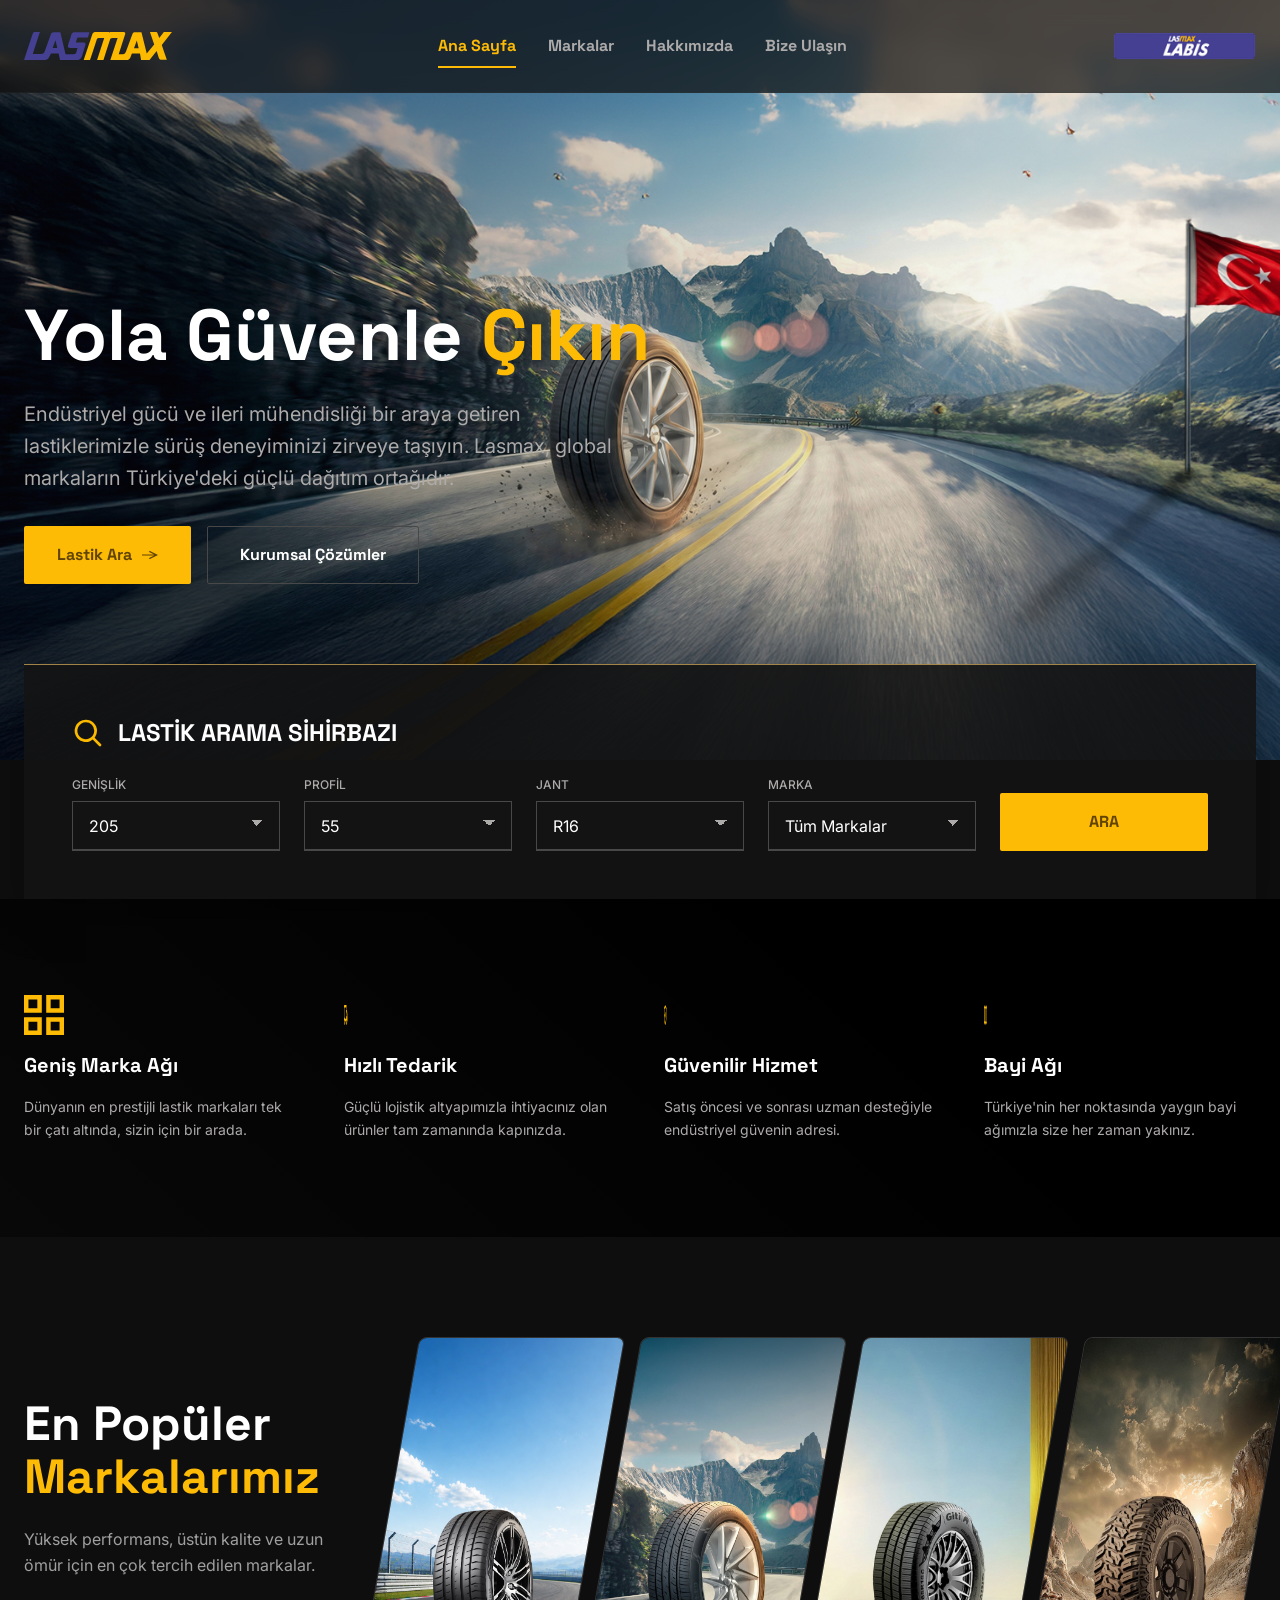
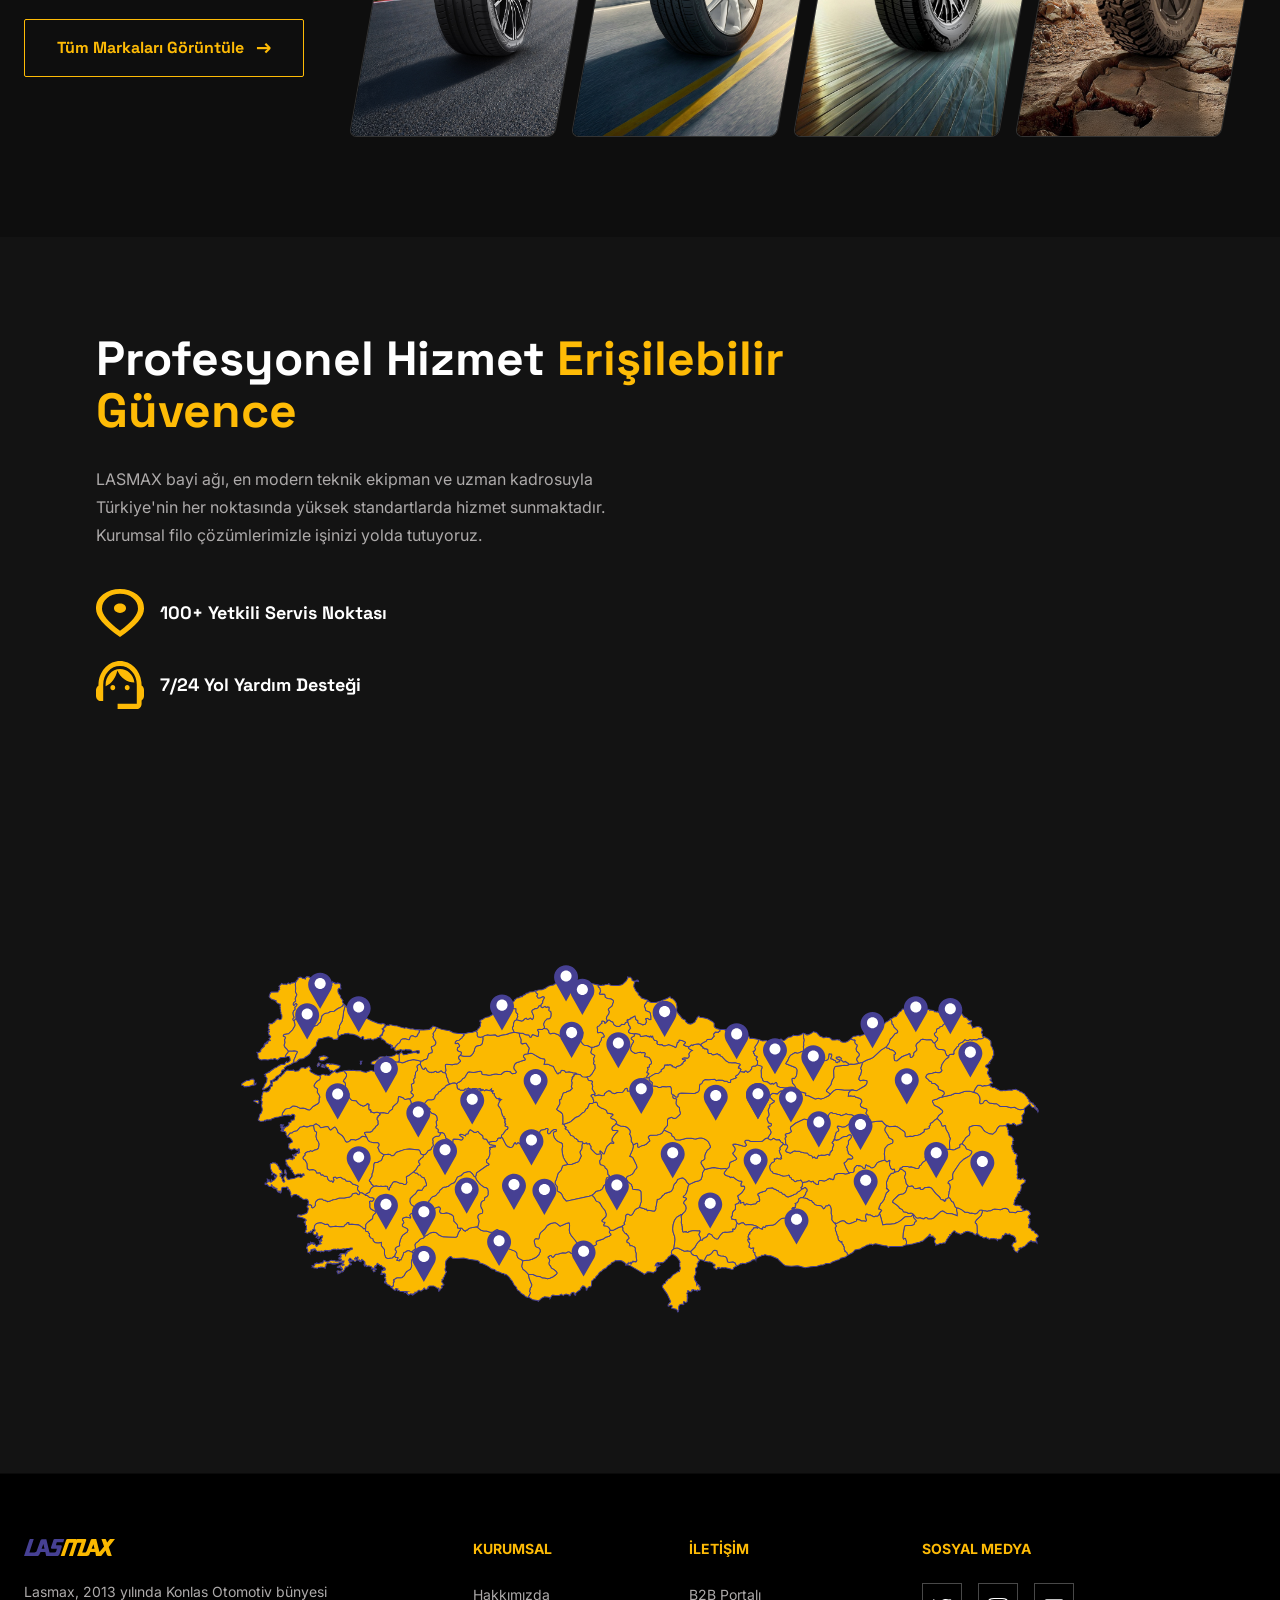
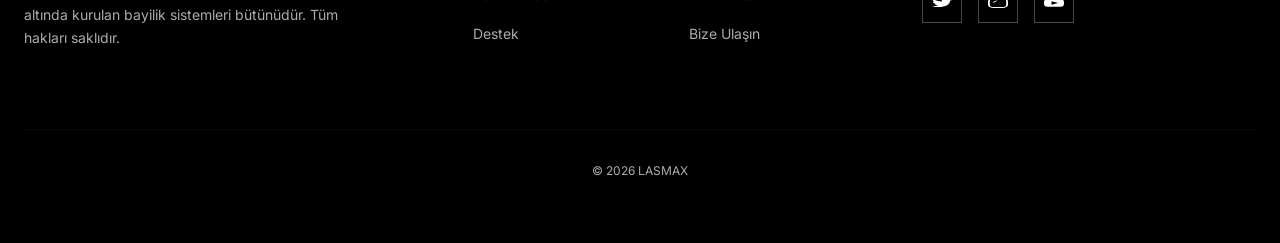
==== commit 41964e2e: "Fix Turkish characters in contact.html and remove numbers from premium cards" ====
--- a/index.html
+++ b/index.html
@@ -165,9 +165,8 @@
                   <img src="assets/Logo/Blue-Triangle-logo 1.svg" alt="Triangle" class="alt-card__brand-img">
                 </div>
                 <div class="alt-card__visual">
-                  <img src="assets/EffexSport.png" alt="Lastik 1" loading="lazy">
-                </div>
-                <div class="alt-card__number">01</div>
+                  <img src="assets/EffexSport.jpeg" alt="Lastik 1" loading="lazy">
+                </div>
               </div>
             </article>
 
@@ -180,7 +179,6 @@
                 <div class="alt-card__visual">
                   <img src="assets/product-voyager.png" alt="Lastik 2" loading="lazy">
                 </div>
-                <div class="alt-card__number">02</div>
               </div>
             </article>
 
@@ -193,7 +191,6 @@
                 <div class="alt-card__visual">
                   <img src="assets/product-effexwinter.png" alt="Lastik 3" loading="lazy">
                 </div>
-                <div class="alt-card__number">03</div>
               </div>
             </article>
 
@@ -204,9 +201,8 @@
                   <img src="assets/Logo/ma.svg" alt="MA" class="alt-card__brand-img">
                 </div>
                 <div class="alt-card__visual">
-                  <img src="assets/timeline-tire.png" alt="Lastik 4" loading="lazy">
-                </div>
-                <div class="alt-card__number">04</div>
+                  <img src="assets/maxtrek-tire.png" alt="Lastik 4" loading="lazy">
+                </div>
               </div>
             </article>
           </div>
--- a/styles.css
+++ b/styles.css
@@ -1432,27 +1432,22 @@
 
 /* Colors */
 .alt-card { border-color: #333; }
-.alt-card__number { color: #666; transition: color 0.3s ease; }
 .alt-card__brand-img { filter: grayscale(1) brightness(0.6); transition: all 0.3s ease; }
 
 /* 1: #004680 */
 .alt-card--1:hover { border-color: #004680; box-shadow: 0 10px 30px rgba(0, 70, 128, 0.3); }
-.alt-card--1:hover .alt-card__number { color: #004680; }
 .alt-card--1:hover .alt-card__brand-img { filter: grayscale(0) brightness(1); }
 
 /* 2: #F6841F */
 .alt-card--2:hover { border-color: #F6841F; box-shadow: 0 10px 30px rgba(246, 132, 31, 0.3); }
-.alt-card--2:hover .alt-card__number { color: #F6841F; }
 .alt-card--2:hover .alt-card__brand-img { filter: grayscale(0) brightness(1); }
 
 /* 3: #FCCF00 */
 .alt-card--3:hover { border-color: #FCCF00; box-shadow: 0 10px 30px rgba(252, 207, 0, 0.3); }
-.alt-card--3:hover .alt-card__number { color: #FCCF00; }
 .alt-card--3:hover .alt-card__brand-img { filter: grayscale(0) brightness(1); }
 
 /* 4: #0079C3 */
 .alt-card--4:hover { border-color: #0079C3; box-shadow: 0 10px 30px rgba(0, 121, 195, 0.3); }
-.alt-card--4:hover .alt-card__number { color: #0079C3; }
 .alt-card--4:hover .alt-card__brand-img { filter: grayscale(0) brightness(1); }
 
 /* Card Content */
@@ -1492,17 +1487,7 @@
   mix-blend-mode: lighten;
 }
 
-.alt-card__number {
-  font-family: 'Space Grotesk', sans-serif;
-  font-size: 32px;
-  font-weight: 900;
-  font-style: italic;
-  position: absolute;
-  bottom: 24px;
-  left: 24px;
-  z-index: 2;
-  line-height: 1;
-}
+
 
 @media (max-width: 1023px) {
   .premium-alt-cards {
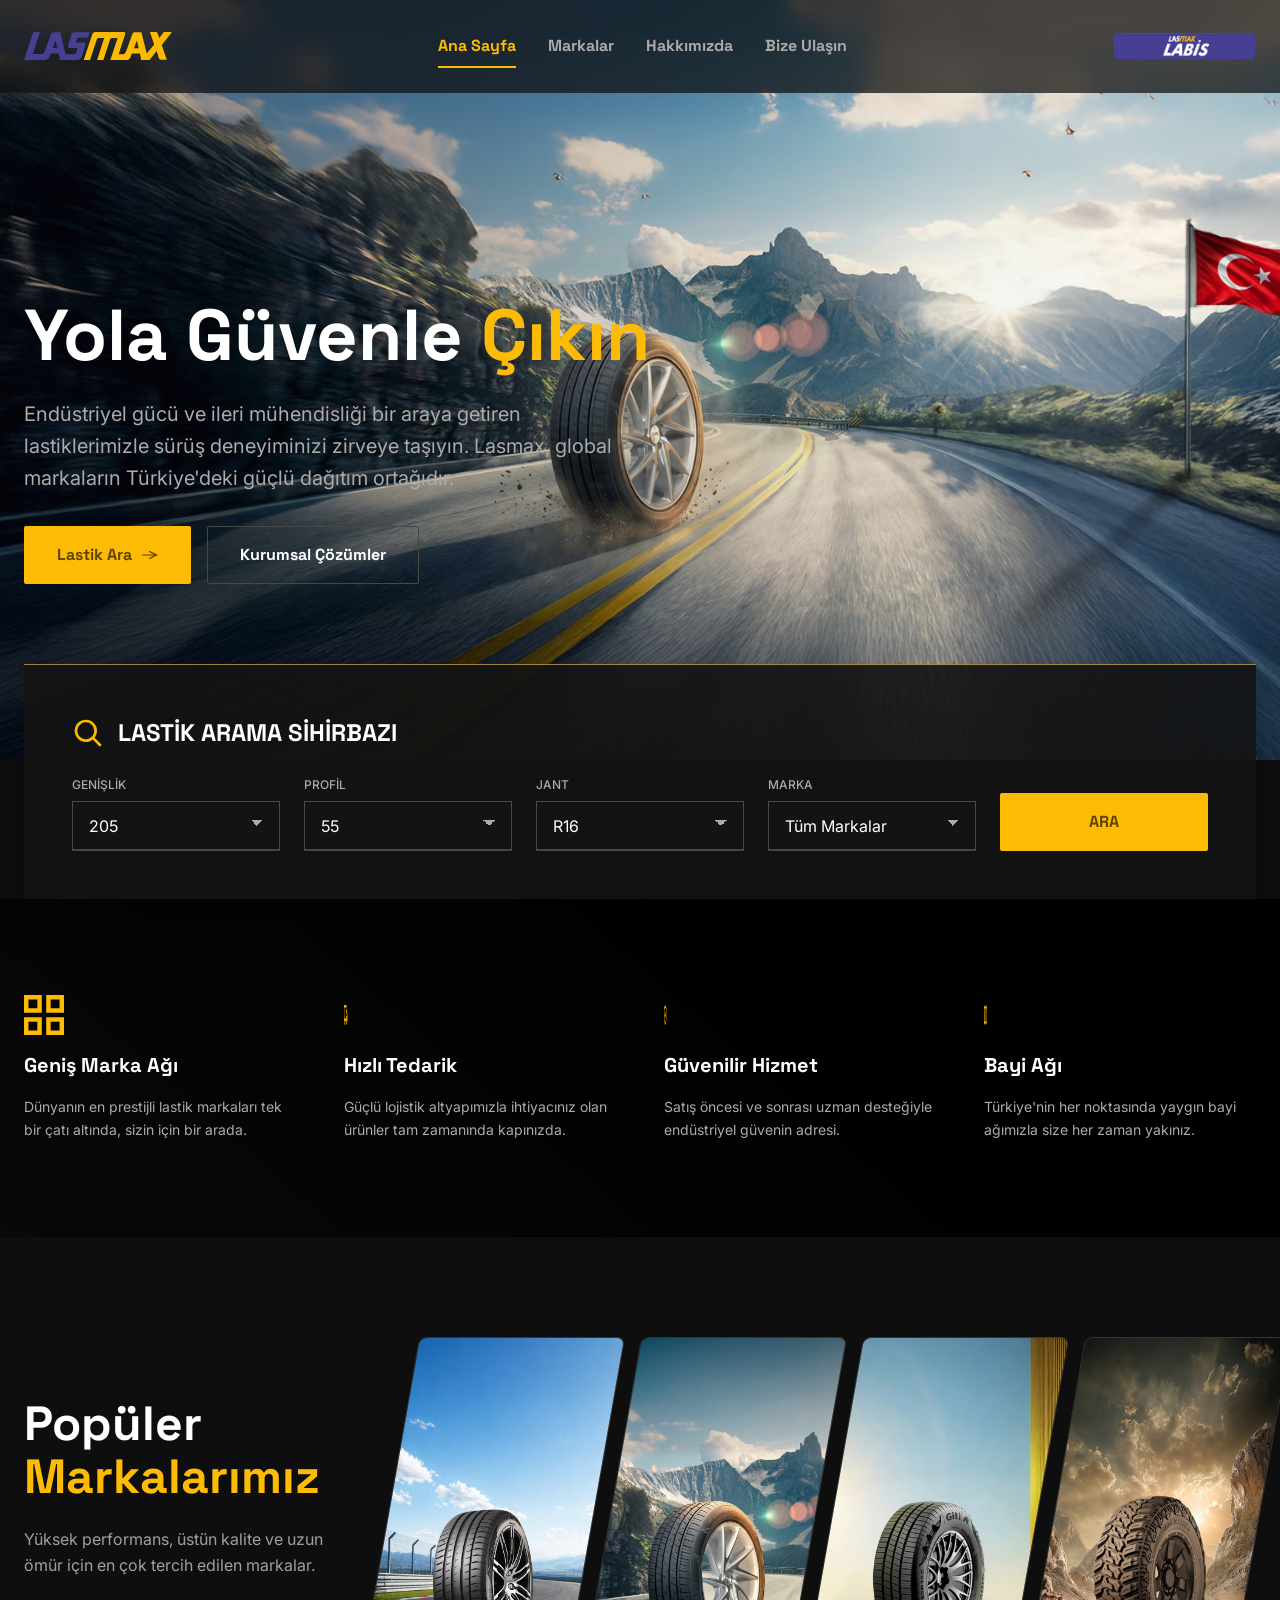
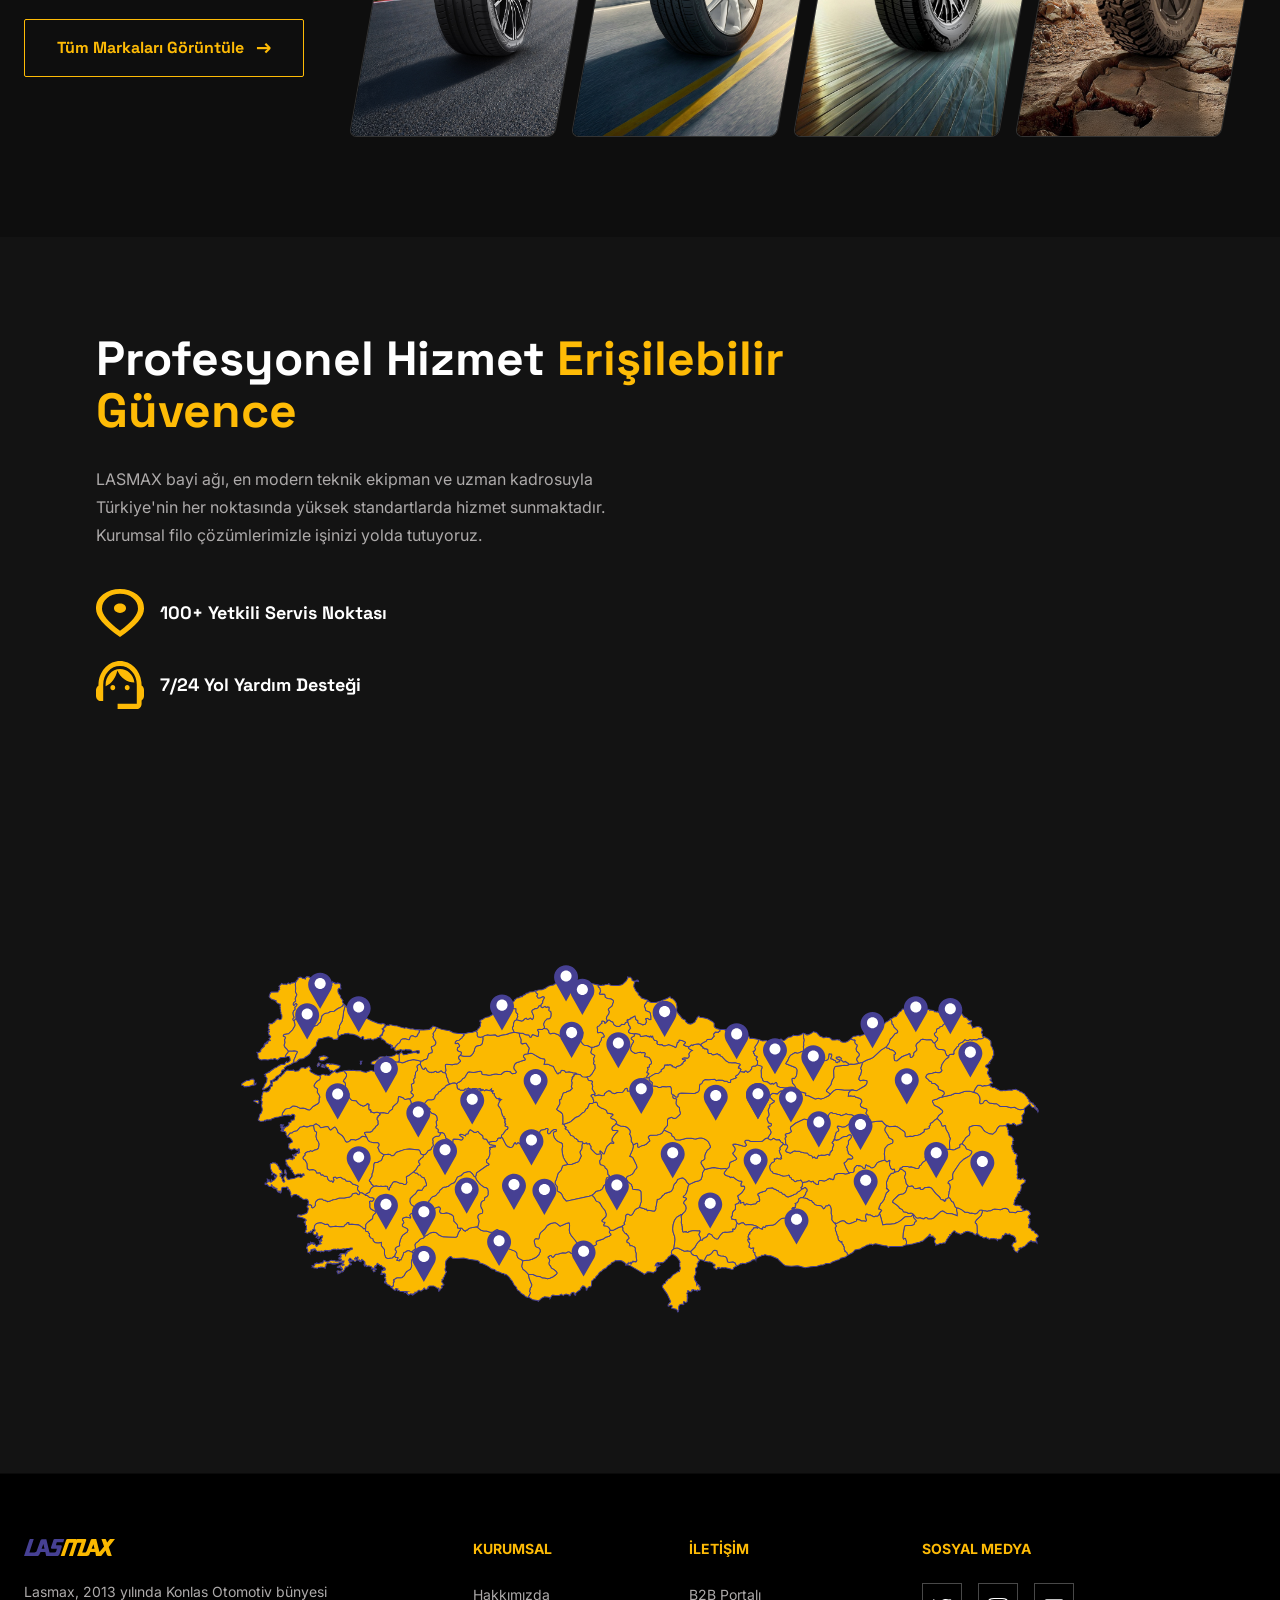
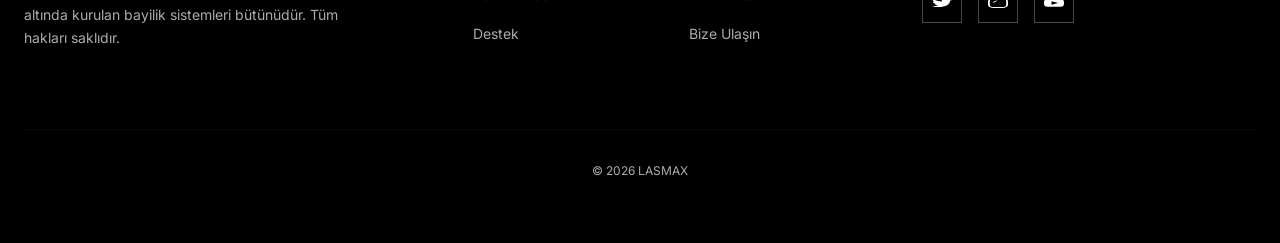
==== commit d0aabd96: "Update contact page hero and map, and refine homepage brands title" ====
--- a/index.html
+++ b/index.html
@@ -149,7 +149,7 @@
 
           <!-- Left side: Text & CTA -->
           <div class="premium-alt-content">
-            <h2 class="premium-brands__title">En Popüler<br><span>Markalarımız</span></h2>
+            <h2 class="premium-brands__title">Popüler<br><span>Markalarımız</span></h2>
             <p class="premium-brands__desc">Yüksek performans, üstün kalite ve uzun ömür için en çok tercih edilen
               markalar.</p>
             <a href="contact.html" class="button button--ghost button--arrow premium-alt-btn">Tüm Markaları
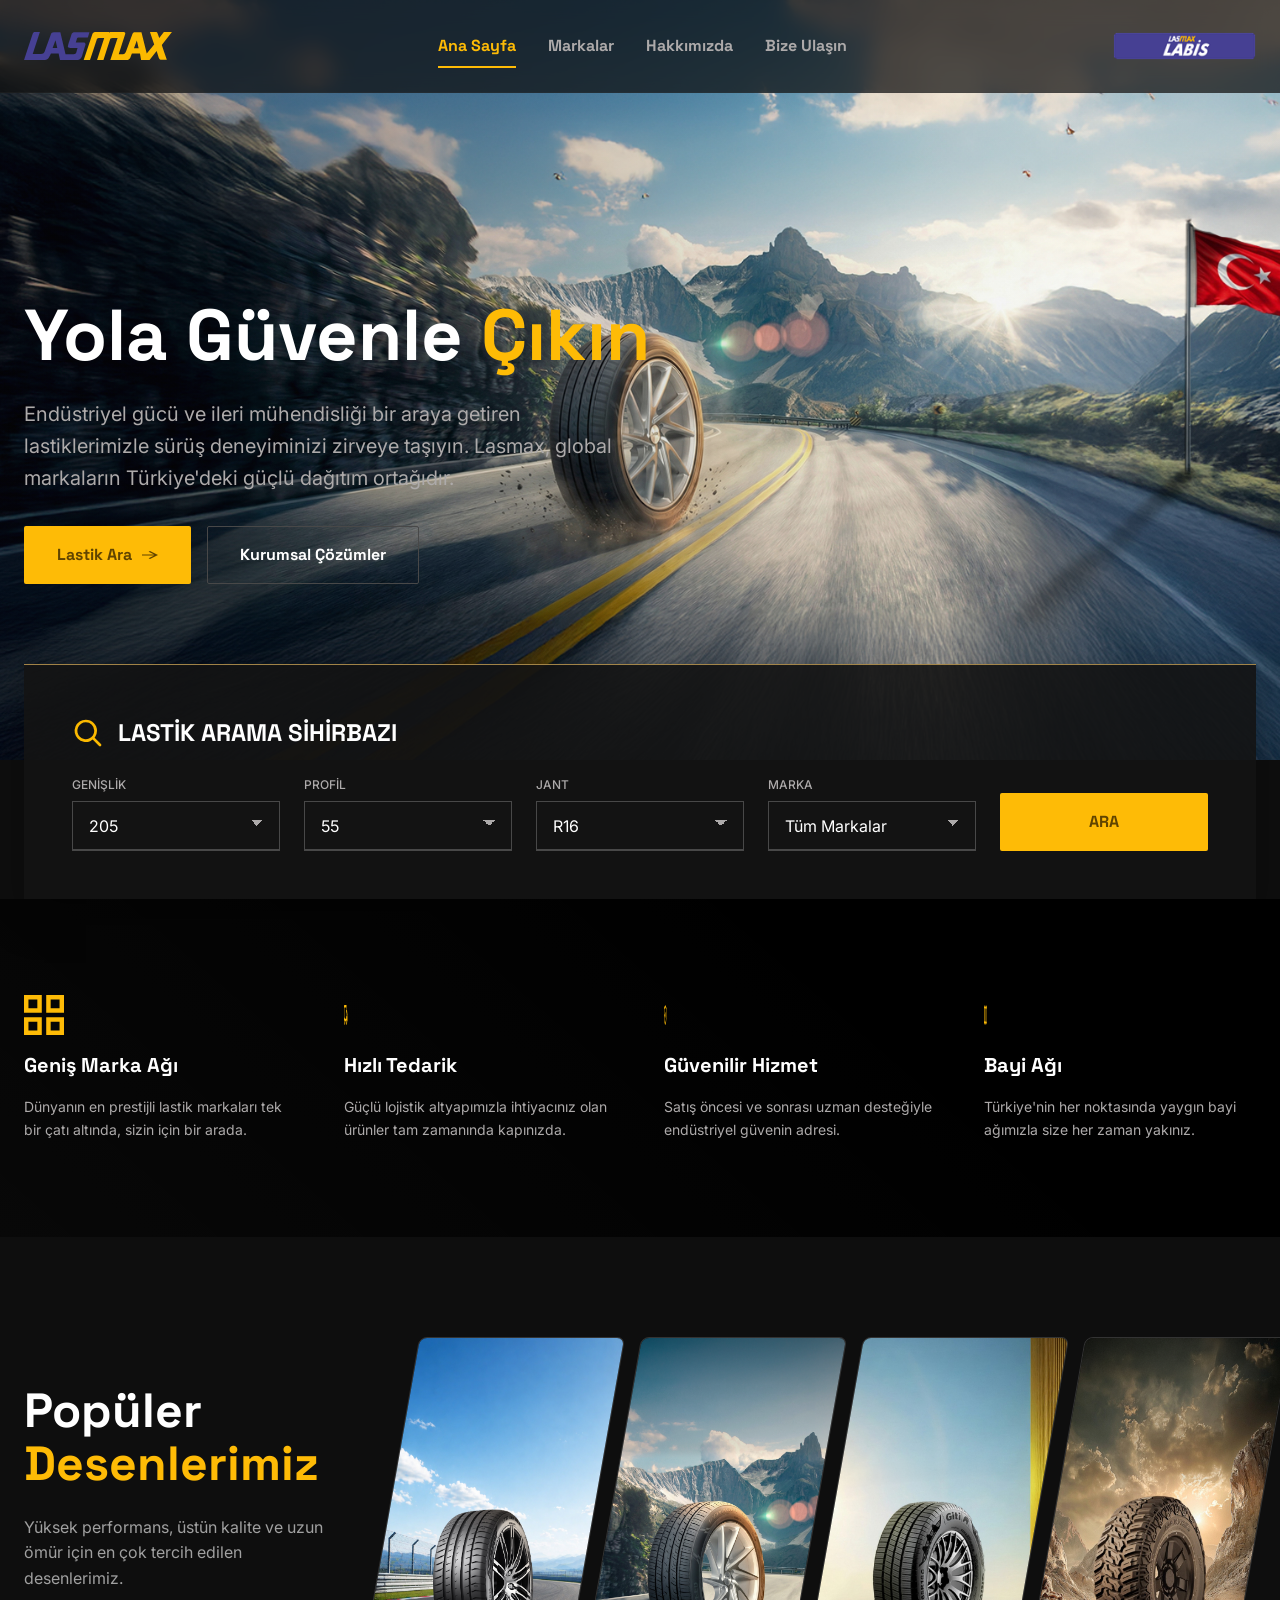
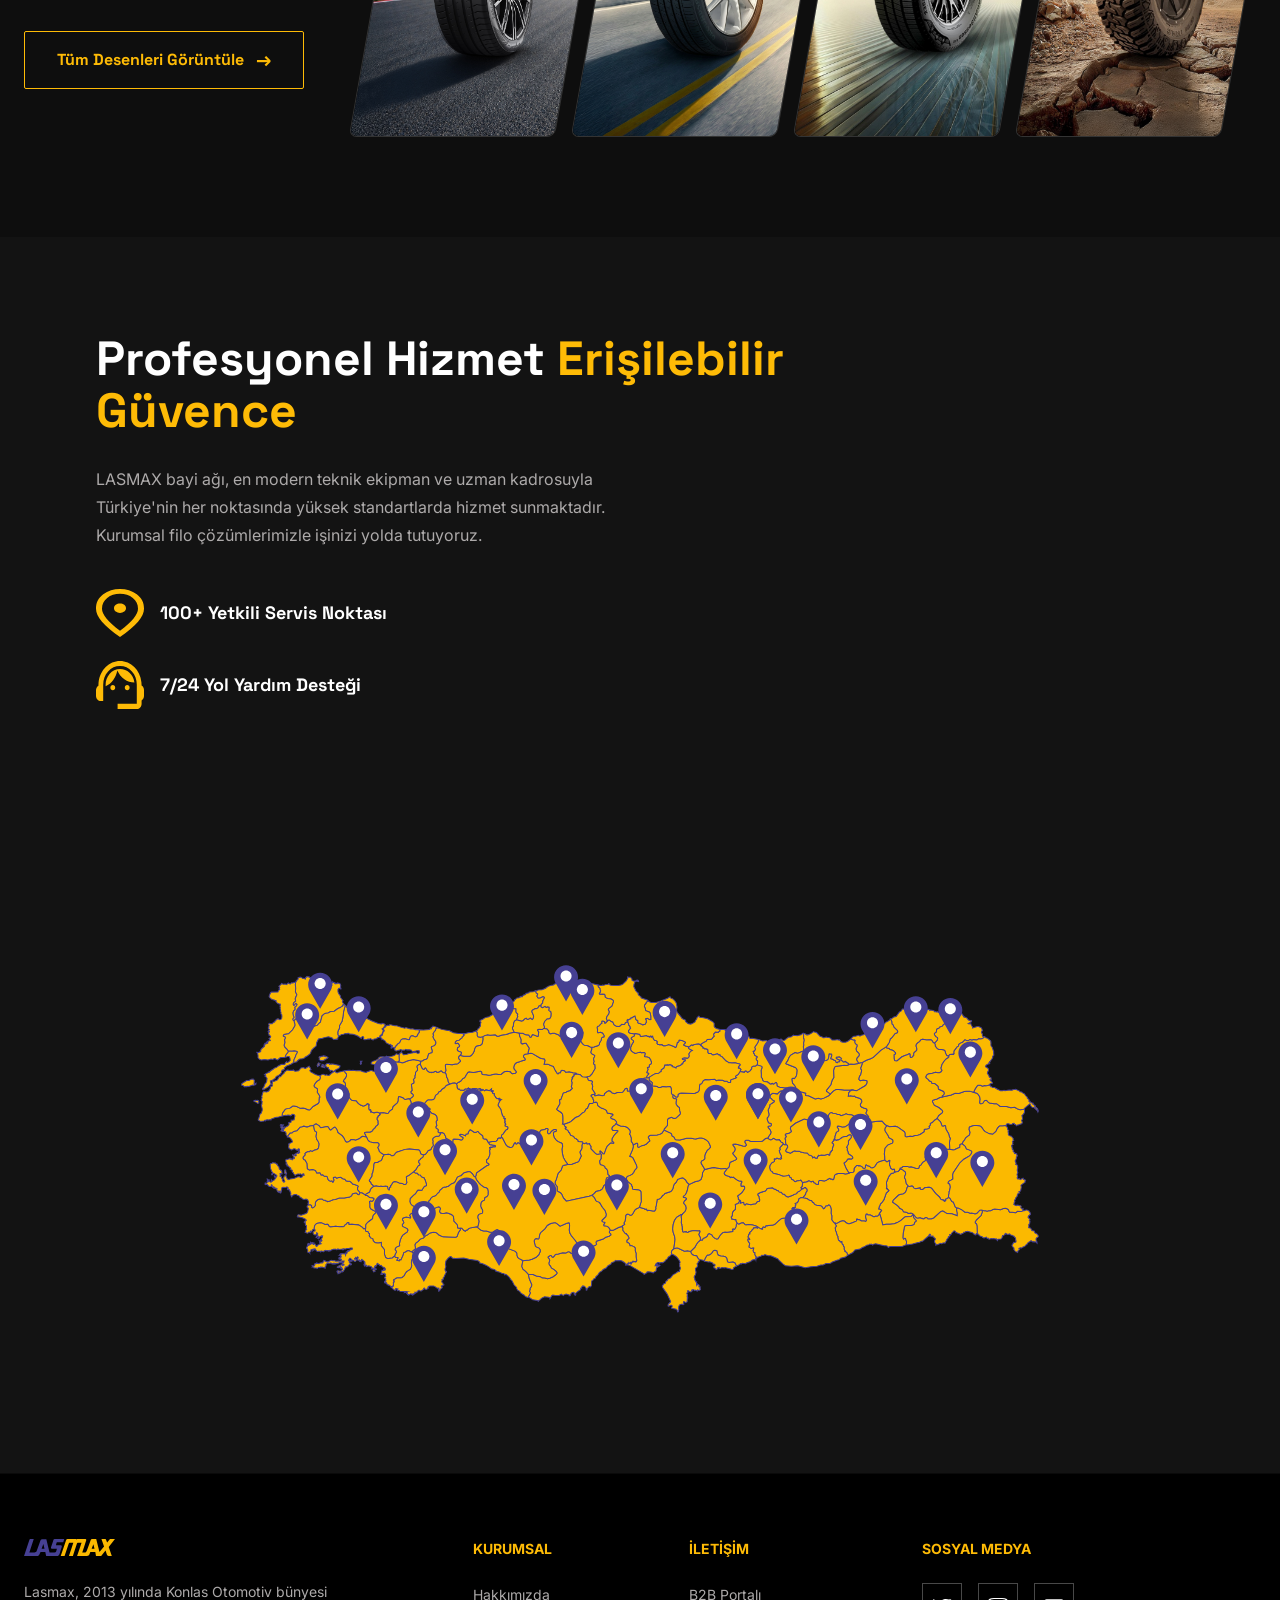
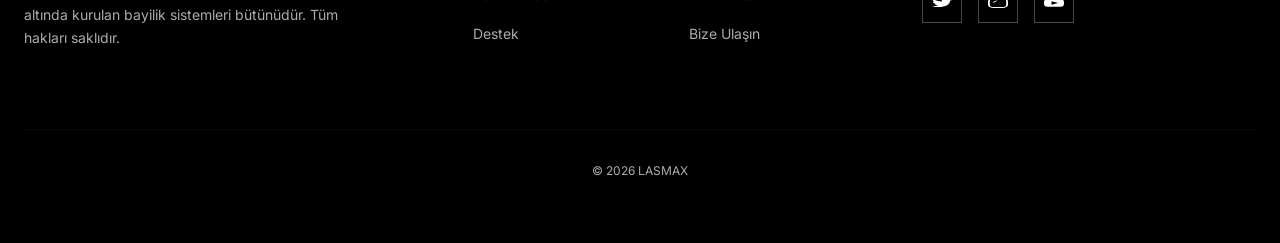
==== commit e57d7686: "Refine contact layout and about timeline markers" ====
--- a/index.html
+++ b/index.html
@@ -149,10 +149,10 @@
 
           <!-- Left side: Text & CTA -->
           <div class="premium-alt-content">
-            <h2 class="premium-brands__title">Popüler<br><span>Markalarımız</span></h2>
+            <h2 class="premium-brands__title">Popüler<br><span>Desenlerimiz</span></h2>
             <p class="premium-brands__desc">Yüksek performans, üstün kalite ve uzun ömür için en çok tercih edilen
-              markalar.</p>
-            <a href="contact.html" class="button button--ghost button--arrow premium-alt-btn">Tüm Markaları
+              desenlerimiz.</p>
+            <a href="contact.html" class="button button--ghost button--arrow premium-alt-btn">Tüm Desenleri
               Görüntüle</a>
           </div>
 
--- a/styles.css
+++ b/styles.css
@@ -858,14 +858,48 @@
 
 .values-section {
   padding: 128px 0;
+  position: relative;
+  overflow: hidden;
+  background:
+    radial-gradient(circle at 20% 8%, rgba(254, 187, 6, 0.16), transparent 30%),
+    radial-gradient(circle at 82% 74%, rgba(70, 64, 147, 0.18), transparent 34%),
+    linear-gradient(180deg, rgba(255, 255, 255, 0.02), rgba(0, 0, 0, 0));
+}
+
+.values-section::before {
+  content: "";
+  position: absolute;
+  inset: 48px 24px;
+  pointer-events: none;
+  border: 1px solid rgba(254, 187, 6, 0.08);
+  background-image:
+    linear-gradient(rgba(255, 255, 255, 0.035) 1px, transparent 1px),
+    linear-gradient(90deg, rgba(255, 255, 255, 0.035) 1px, transparent 1px);
+  background-size: 72px 72px;
+  mask-image: radial-gradient(circle at center, #000 0%, transparent 72%);
+}
+
+.values-section .shell--wide {
+  position: relative;
+  z-index: 1;
 }
 
 .values-intro {
   display: flex;
   align-items: end;
   justify-content: space-between;
-  gap: 24px;
+  gap: 40px;
   margin-bottom: 64px;
+}
+
+.values-intro__eyebrow {
+  margin-bottom: 14px;
+  color: var(--accent);
+  font-size: 12px;
+  font-weight: 800;
+  letter-spacing: 0.14em;
+  line-height: 1;
+  text-transform: uppercase;
 }
 
 .values-intro h2 {
@@ -880,10 +914,10 @@
 }
 
 .values-intro p {
-  max-width: 448px;
+  max-width: 560px;
   color: var(--text-muted);
   font-size: 16px;
-  line-height: 1.5;
+  line-height: 1.65;
 }
 
 .values-grid {
@@ -893,30 +927,113 @@
 }
 
 .value-card {
+  position: relative;
+  isolation: isolate;
+  overflow: hidden;
   min-height: 304px;
-  padding: 32px;
-  background: var(--bg-card-alt);
-  border: 1px solid rgba(72, 72, 72, 0.12);
+  padding: 30px;
+  background:
+    linear-gradient(145deg, rgba(255, 255, 255, 0.075), rgba(255, 255, 255, 0.018)),
+    rgba(24, 24, 24, 0.9);
+  border: 1px solid rgba(255, 255, 255, 0.09);
+  box-shadow: 0 18px 44px rgba(0, 0, 0, 0.28);
+  transition: transform 0.28s ease, border-color 0.28s ease, box-shadow 0.28s ease;
+}
+
+.value-card::before,
+.value-card::after {
+  content: "";
+  position: absolute;
+  pointer-events: none;
+  z-index: 0;
+}
+
+.value-card::before {
+  inset: -1px;
+  background:
+    radial-gradient(circle at 24px 22px, var(--card-glow, rgba(254, 187, 6, 0.42)), transparent 34%),
+    linear-gradient(135deg, var(--card-line, rgba(254, 187, 6, 0.42)), transparent 38%, rgba(255, 255, 255, 0.08));
+  opacity: 0.58;
+}
+
+.value-card::after {
+  inset: 1px;
+  background: linear-gradient(180deg, rgba(14, 14, 14, 0.72), rgba(14, 14, 14, 0.96));
+}
+
+.value-card>* {
+  position: relative;
+  z-index: 1;
+}
+
+.value-card:hover {
+  transform: translateY(-8px);
+  border-color: var(--card-line, rgba(254, 187, 6, 0.42));
+  box-shadow: 0 24px 70px var(--card-shadow, rgba(254, 187, 6, 0.16));
+}
+
+.value-card--trust {
+  --card-glow: rgba(254, 187, 6, 0.5);
+  --card-line: rgba(254, 187, 6, 0.5);
+  --card-shadow: rgba(254, 187, 6, 0.18);
+}
+
+.value-card--speed {
+  --card-glow: rgba(255, 125, 64, 0.46);
+  --card-line: rgba(255, 125, 64, 0.48);
+  --card-shadow: rgba(255, 125, 64, 0.16);
+}
+
+.value-card--network {
+  --card-glow: rgba(72, 181, 255, 0.42);
+  --card-line: rgba(72, 181, 255, 0.48);
+  --card-shadow: rgba(72, 181, 255, 0.15);
+}
+
+.value-card--precision {
+  --card-glow: rgba(138, 120, 255, 0.44);
+  --card-line: rgba(138, 120, 255, 0.48);
+  --card-shadow: rgba(138, 120, 255, 0.15);
+}
+
+.value-card__number {
+  position: absolute;
+  top: 26px;
+  right: 28px;
+  color: rgba(255, 255, 255, 0.16);
+  font-family: "Space Grotesk", sans-serif;
+  font-size: 42px;
+  font-weight: 800;
+  line-height: 1;
 }
 
 .value-card__icon {
-  width: 56px;
-  height: 56px;
+  width: 64px;
+  height: 64px;
   display: grid;
   place-items: center;
   margin-bottom: 24px;
-  background: rgba(255, 205, 105, 0.08);
-}
-
-.value-card__icon img {
+  color: var(--accent);
+  background:
+    radial-gradient(circle at 35% 25%, rgba(255, 255, 255, 0.34), transparent 24%),
+    linear-gradient(135deg, var(--card-line, rgba(254, 187, 6, 0.52)), rgba(255, 255, 255, 0.04));
+  border: 1px solid rgba(255, 255, 255, 0.14);
+  box-shadow: 0 0 34px var(--card-shadow, rgba(254, 187, 6, 0.18));
+}
+
+.value-card__icon svg {
   width: 30px;
   height: 30px;
-  object-fit: contain;
+  fill: none;
+  stroke: #ffffff;
+  stroke-width: 1.8;
+  stroke-linecap: round;
+  stroke-linejoin: round;
 }
 
 .value-card h3 {
   font-family: "Space Grotesk", sans-serif;
-  font-size: 20px;
+  font-size: 22px;
   font-weight: 700;
   line-height: 1.4;
 }
@@ -1528,3 +1645,389 @@
 .button--arrow:hover::after {
   transform: translateX(4px);
 }
+
+/* About alternative page */
+.about2-page {
+  background: #050505;
+}
+
+.about2-hero {
+  position: relative;
+  overflow: hidden;
+  min-height: 100vh;
+  padding: 168px 0 118px;
+  background: #050505;
+}
+
+.about2-hero::before {
+  content: "";
+  position: absolute;
+  inset: 0;
+  pointer-events: none;
+  z-index: 1;
+  background: linear-gradient(90deg, rgba(5, 5, 5, 0.9) 0%, rgba(5, 5, 5, 0.62) 42%, rgba(5, 5, 5, 0.08) 100%);
+}
+
+.about2-hero::after {
+  content: "";
+  position: absolute;
+  inset: auto 0 0;
+  height: 240px;
+  pointer-events: none;
+  background: linear-gradient(180deg, rgba(5, 5, 5, 0), #050505 88%);
+}
+
+.about2-hero__map {
+  position: absolute;
+  inset: 0;
+  width: 100%;
+  height: 100%;
+  opacity: 1;
+  background: url("assets/AboutBG.jpg") center / cover no-repeat;
+  filter: none;
+  transform: none;
+}
+
+.about2-hero__inner {
+  position: relative;
+  z-index: 1;
+}
+
+.about2-hero__copy {
+  max-width: 1040px;
+}
+
+.about2-eyebrow {
+  margin-bottom: 20px;
+  color: var(--accent);
+  font-size: 13px;
+  font-weight: 800;
+  letter-spacing: 0.14em;
+  line-height: 1;
+  text-transform: uppercase;
+}
+
+.about2-hero h1 {
+  max-width: 760px;
+  color: rgba(255, 255, 255, 0.92);
+  font-family: "Space Grotesk", sans-serif;
+  font-size: clamp(48px, 5vw, 88px);
+  font-weight: 700;
+  line-height: 1.06;
+  text-shadow: 0 22px 54px rgba(0, 0, 0, 0.48);
+}
+
+.about2-hero__copy>p:not(.about2-eyebrow) {
+  max-width: 720px;
+  margin-top: 28px;
+  color: rgba(255, 255, 255, 0.72);
+  font-size: 20px;
+  line-height: 1.65;
+}
+
+.about2-stats {
+  display: grid;
+  grid-template-columns: repeat(3, minmax(0, 220px));
+  gap: 40px;
+  margin-top: 58px;
+}
+
+.about2-stats article {
+  position: relative;
+  padding-left: 20px;
+}
+
+.about2-stats article::before {
+  content: "";
+  position: absolute;
+  left: 0;
+  top: 7px;
+  width: 3px;
+  height: 34px;
+  background: var(--accent);
+  box-shadow: 0 0 18px rgba(254, 187, 6, 0.82);
+}
+
+.about2-stats strong {
+  display: block;
+  color: #ffffff;
+  font-family: "Space Grotesk", sans-serif;
+  font-size: 34px;
+  font-weight: 700;
+  line-height: 1;
+}
+
+.about2-stats span {
+  display: block;
+  margin-top: 10px;
+  color: rgba(255, 255, 255, 0.62);
+  font-size: 14px;
+  line-height: 1.4;
+}
+
+.about2-timeline {
+  position: relative;
+  display: grid;
+  grid-template-columns: repeat(4, minmax(0, 1fr));
+  gap: 64px;
+  margin-top: 76px;
+  padding-top: 38px;
+}
+
+.about2-timeline::before {
+  content: "";
+  position: absolute;
+  top: 19px;
+  left: 0;
+  right: 0;
+  height: 2px;
+  background: linear-gradient(90deg, var(--accent), rgba(254, 187, 6, 0.28));
+  box-shadow: 0 0 24px rgba(254, 187, 6, 0.58);
+}
+
+.about2-milestone {
+  position: relative;
+}
+
+.about2-milestone::before {
+  content: "";
+  position: absolute;
+  top: -26px;
+  left: 0;
+  width: 14px;
+  height: 14px;
+  background: var(--accent);
+  border-radius: 50%;
+  box-shadow: 0 0 0 7px rgba(254, 187, 6, 0.12), 0 0 22px rgba(254, 187, 6, 0.92);
+}
+
+.about2-milestone__year {
+  display: inline-flex;
+  align-items: center;
+  min-height: 32px;
+  margin-bottom: 28px;
+  padding: 3px 10px;
+  color: #ffffff;
+  font-family: "Space Grotesk", sans-serif;
+  font-size: 20px;
+  font-weight: 700;
+  line-height: 1;
+  border: 1px solid rgba(255, 255, 255, 0.28);
+  background: rgba(15, 15, 15, 0.78);
+  box-shadow: 0 0 24px rgba(254, 187, 6, 0.12);
+}
+
+
+.about2-hero__copy>p:not(.about2-eyebrow) {
+  max-width: 720px;
+  margin-top: 28px;
+  color: rgba(255, 255, 255, 0.72);
+  font-size: 20px;
+  line-height: 1.65;
+}
+
+.about2-stats {
+  display: grid;
+  grid-template-columns: repeat(3, minmax(0, 200px));
+  gap: 32px;
+  margin-top: 44px;
+}
+
+.about2-stats article {
+  position: relative;
+  padding-left: 16px;
+}
+
+.about2-stats article::before {
+  content: "";
+  position: absolute;
+  left: 0;
+  top: 6px;
+  width: 3px;
+  height: 28px;
+  background: var(--accent);
+  box-shadow: 0 0 18px rgba(254, 187, 6, 0.82);
+}
+
+.about2-stats strong {
+  display: block;
+  color: #ffffff;
+  font-family: "Space Grotesk", sans-serif;
+  font-size: 28px;
+  font-weight: 700;
+  line-height: 1;
+}
+
+.about2-stats span {
+  display: block;
+  margin-top: 8px;
+  color: rgba(255, 255, 255, 0.62);
+  font-size: 12px;
+  line-height: 1.4;
+}
+
+.about2-timeline {
+  position: relative;
+  display: grid;
+  grid-template-columns: repeat(4, minmax(0, 1fr));
+  gap: 40px;
+  margin-top: 52px;
+  padding-top: 32px;
+}
+
+.about2-timeline::before {
+  content: "";
+  position: absolute;
+  top: 19px;
+  left: 0;
+  right: 0;
+  height: 2px;
+  background: linear-gradient(90deg, var(--accent), rgba(254, 187, 6, 0.28));
+  box-shadow: 0 0 24px rgba(254, 187, 6, 0.58);
+}
+
+.about2-milestone {
+  position: relative;
+}
+
+.about2-milestone::before {
+  content: "";
+  position: absolute;
+  top: -20px;
+  left: 27px;
+  width: 14px;
+  height: 14px;
+  background: var(--accent);
+  border-radius: 50%;
+  transform: translateX(-50%);
+  box-shadow: 0 0 0 7px rgba(254, 187, 6, 0.12), 0 0 22px rgba(254, 187, 6, 0.92);
+}
+
+.about2-milestone__year {
+  display: inline-flex;
+  align-items: center;
+  min-height: 26px;
+  margin-bottom: 18px;
+  padding: 2px 8px;
+  color: #ffffff;
+  font-family: "Space Grotesk", sans-serif;
+  font-size: 16px;
+  font-weight: 700;
+  line-height: 1;
+  border: 1px solid rgba(255, 255, 255, 0.28);
+  background: rgba(15, 15, 15, 0.78);
+  box-shadow: 0 0 24px rgba(254, 187, 6, 0.12);
+}
+
+.about2-milestone__media {
+  position: relative;
+  min-height: 118px;
+  margin-bottom: 14px;
+  overflow: hidden;
+  background-position: center 20%;
+  background-repeat: no-repeat;
+  background-size: cover;
+  border: 1px solid rgba(255, 255, 255, 0.14);
+  border-radius: 8px;
+  box-shadow: 0 20px 44px rgba(0, 0, 0, 0.42);
+  background-clip: padding-box;
+  transform: translateZ(0);
+}
+
+.about2-milestone__media::before {
+  content: "";
+  position: absolute;
+  top: 0;
+  left: 0;
+  right: 0;
+  bottom: 0;
+  z-index: 1;
+  background: linear-gradient(180deg, transparent 70%, rgba(14, 14, 14, 0.4) 100%);
+}
+
+
+.about2-milestone h2 {
+  color: #ffffff;
+  font-family: "Space Grotesk", sans-serif;
+  font-size: 16px;
+  font-weight: 700;
+  line-height: 1.3;
+}
+
+.about2-milestone p {
+  margin-top: 6px;
+  color: rgba(255, 255, 255, 0.64);
+  font-size: 12px;
+  line-height: 1.5;
+}
+
+@media (max-width: 1320px) {
+  .about2-timeline {
+    gap: 32px;
+  }
+}
+
+@media (max-width: 1080px) {
+  .about2-hero {
+    padding-top: 140px;
+  }
+
+  .about2-stats,
+  .about2-timeline {
+    grid-template-columns: repeat(2, minmax(0, 1fr));
+  }
+
+  .about2-timeline::before {
+    display: none;
+  }
+
+  .about2-milestone {
+    padding-top: 24px;
+    border-top: 2px solid rgba(254, 187, 6, 0.5);
+  }
+
+  .about2-milestone::before {
+    top: -7px;
+    left: 27px;
+  }
+}
+
+@media (max-width: 760px) {
+  .about2-hero {
+    min-height: 0;
+    padding: 124px 0 84px;
+  }
+
+  .about2-hero__map {
+    inset: 0;
+    width: 100%;
+    opacity: 1;
+  }
+
+  .about2-hero h1 {
+    font-size: 38px;
+  }
+
+  .about2-hero__copy>p:not(.about2-eyebrow) {
+    font-size: 16px;
+  }
+
+  .about2-stats,
+  .about2-timeline {
+    grid-template-columns: 1fr;
+  }
+
+  .about2-stats {
+    gap: 22px;
+    margin-top: 44px;
+  }
+
+  .about2-timeline {
+    gap: 34px;
+    margin-top: 58px;
+  }
+
+  .about2-milestone__media {
+    min-height: 184px;
+  }
+}
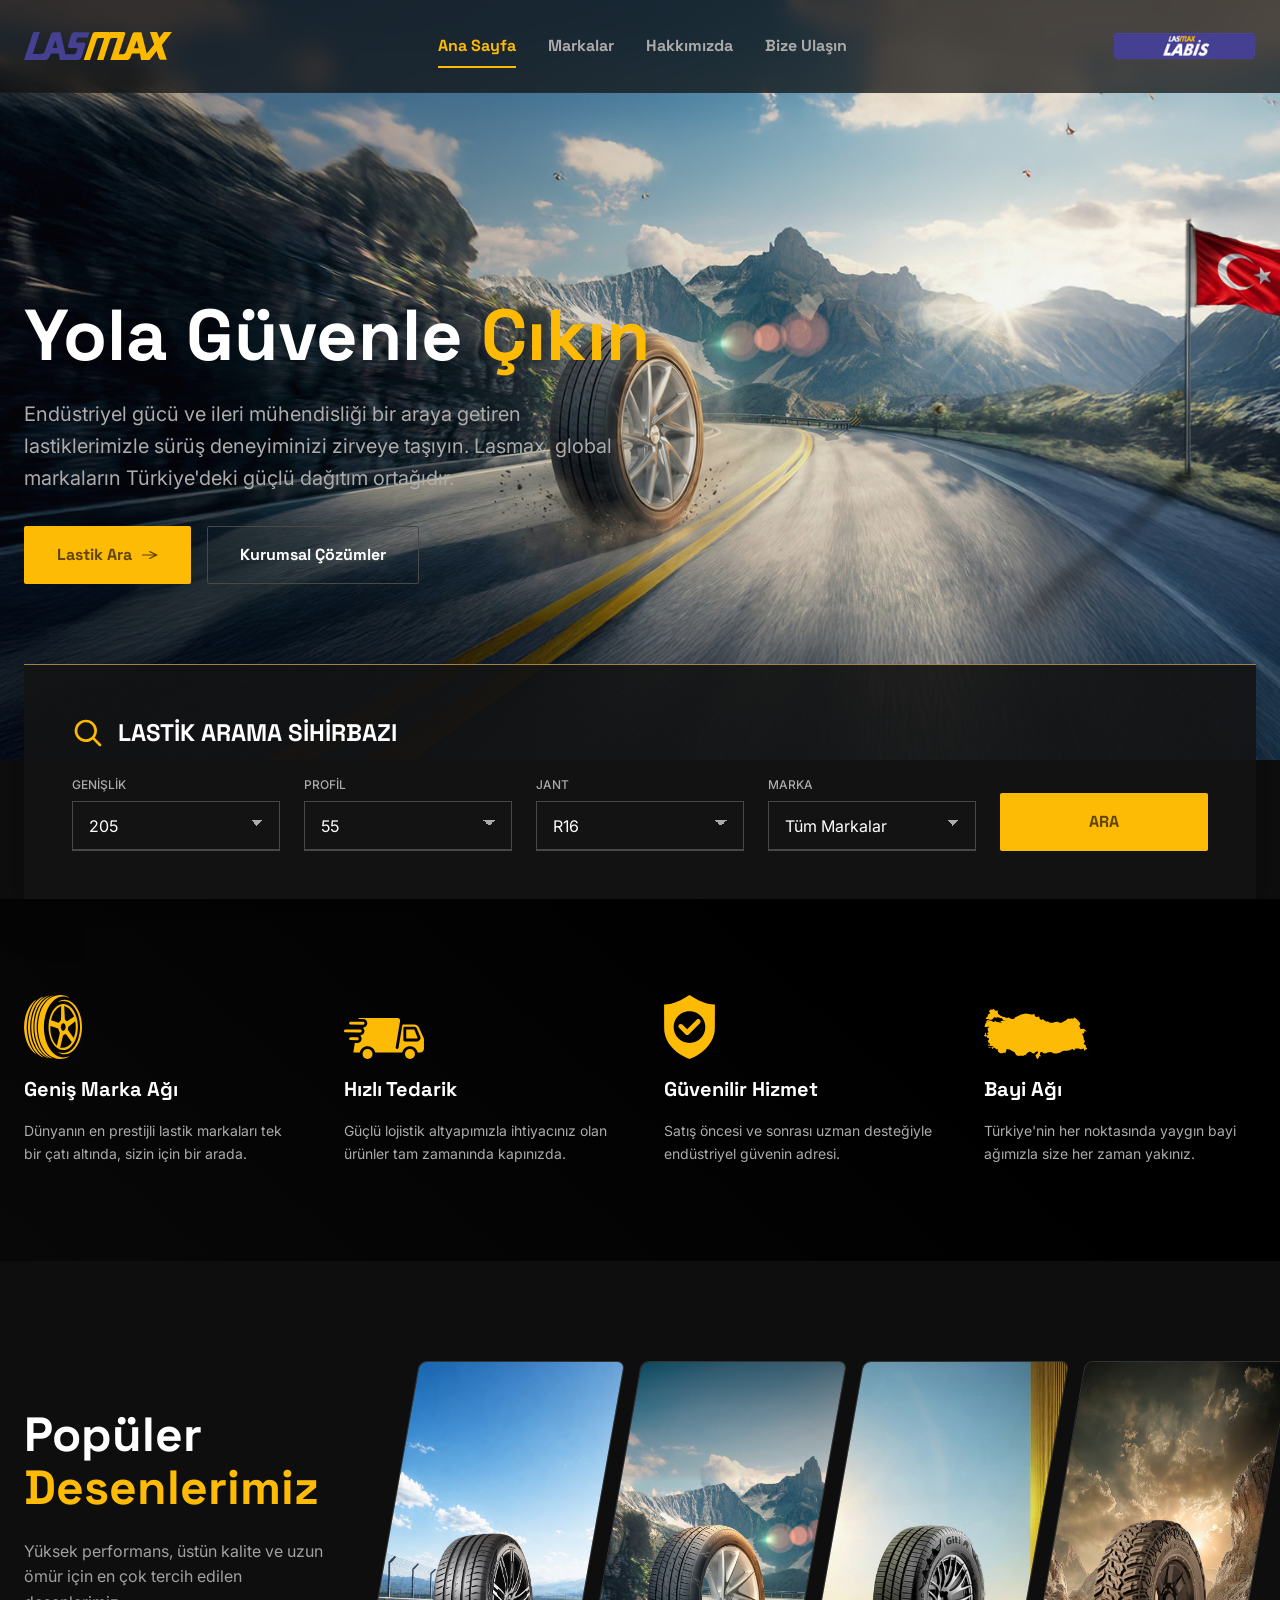
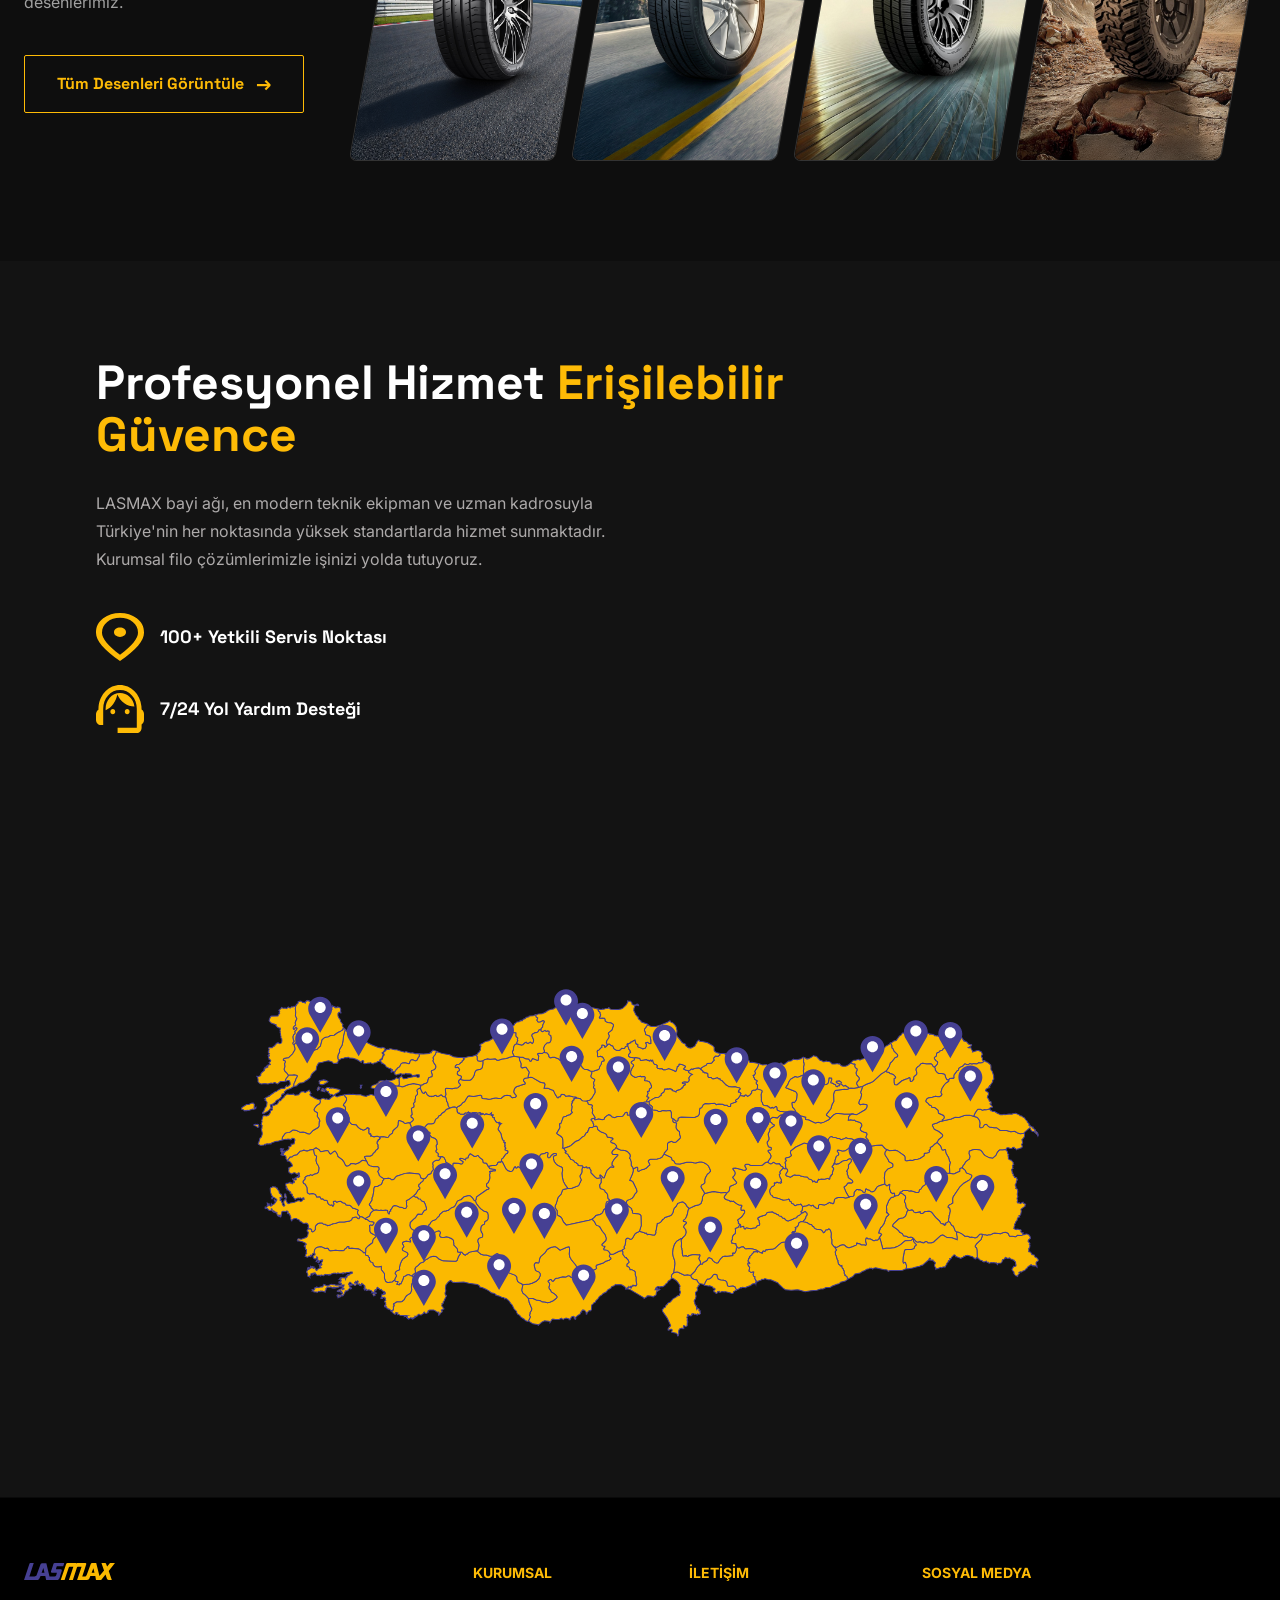
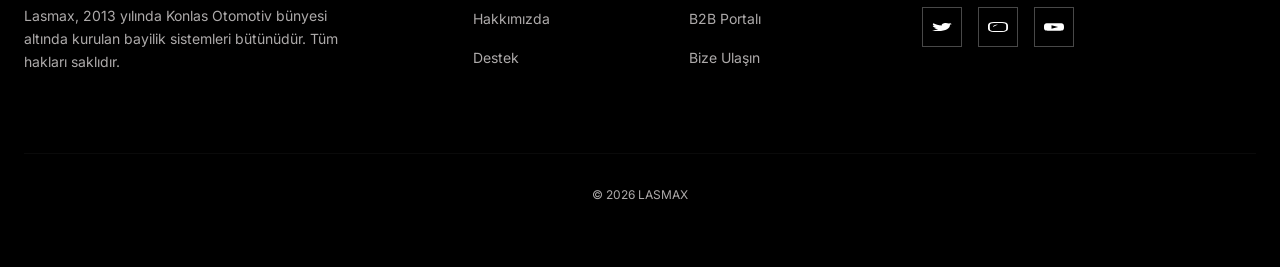
==== commit e6aeb712: "Fix about background image and update feature icon styles" ====
--- a/index.html
+++ b/index.html
@@ -123,7 +123,7 @@
             <p>Dünyanın en prestijli lastik markaları tek bir çatı altında, sizin için bir arada.</p>
           </article>
           <article class="feature">
-            <img src="assets/feature-delivery.svg" alt="">
+            <img src="assets/feature-delivery.svg" alt="" class="feature__img--large">
             <h3>Hızlı Tedarik</h3>
             <p>Güçlü lojistik altyapımızla ihtiyacınız olan ürünler tam zamanında kapınızda.</p>
           </article>
@@ -133,11 +133,11 @@
             <p>Satış öncesi ve sonrası uzman desteğiyle endüstriyel güvenin adresi.</p>
           </article>
           <article class="feature">
-            <img src="assets/feature-dealer.svg" alt="">
+            <img src="assets/feature-dealer.svg" alt="" class="feature__img--large">
             <h3>Bayi Ağı</h3>
             <p>Türkiye'nin her noktasında yaygın bayi ağımızla size her zaman yakınız.</p>
           </article>
-        </div>
+        </div> 
       </div>
     </section>
 
--- a/styles.css
+++ b/styles.css
@@ -427,13 +427,23 @@
 .feature {
   display: flex;
   flex-direction: column;
+  align-items: flex-start;
   gap: 16px;
 }
 
 .feature img {
-  width: 40px;
-  height: 40px;
+  width: 80px;
+  height: 64px;
   object-fit: contain;
+  object-position: left bottom;
+}
+
+.feature img[src*="feature-dealer"] {
+  width: auto;
+  height: 64px;
+  /* Matches other icons for perfect text alignment */
+  padding-top: 14px;
+  object-position: left bottom;
 }
 
 .feature h3 {
@@ -1542,30 +1552,60 @@
   content: "";
   position: absolute;
   inset: 0;
-  background: linear-gradient(0deg, rgba(0,0,0,0.8) 0%, transparent 50%);
+  background: linear-gradient(0deg, rgba(0, 0, 0, 0.8) 0%, transparent 50%);
   pointer-events: none;
   z-index: 1;
 }
 
 /* Colors */
-.alt-card { border-color: #333; }
-.alt-card__brand-img { filter: grayscale(1) brightness(0.6); transition: all 0.3s ease; }
+.alt-card {
+  border-color: #333;
+}
+
+.alt-card__brand-img {
+  filter: grayscale(1) brightness(0.6);
+  transition: all 0.3s ease;
+}
 
 /* 1: #004680 */
-.alt-card--1:hover { border-color: #004680; box-shadow: 0 10px 30px rgba(0, 70, 128, 0.3); }
-.alt-card--1:hover .alt-card__brand-img { filter: grayscale(0) brightness(1); }
+.alt-card--1:hover {
+  border-color: #004680;
+  box-shadow: 0 10px 30px rgba(0, 70, 128, 0.3);
+}
+
+.alt-card--1:hover .alt-card__brand-img {
+  filter: grayscale(0) brightness(1);
+}
 
 /* 2: #F6841F */
-.alt-card--2:hover { border-color: #F6841F; box-shadow: 0 10px 30px rgba(246, 132, 31, 0.3); }
-.alt-card--2:hover .alt-card__brand-img { filter: grayscale(0) brightness(1); }
+.alt-card--2:hover {
+  border-color: #F6841F;
+  box-shadow: 0 10px 30px rgba(246, 132, 31, 0.3);
+}
+
+.alt-card--2:hover .alt-card__brand-img {
+  filter: grayscale(0) brightness(1);
+}
 
 /* 3: #FCCF00 */
-.alt-card--3:hover { border-color: #FCCF00; box-shadow: 0 10px 30px rgba(252, 207, 0, 0.3); }
-.alt-card--3:hover .alt-card__brand-img { filter: grayscale(0) brightness(1); }
+.alt-card--3:hover {
+  border-color: #FCCF00;
+  box-shadow: 0 10px 30px rgba(252, 207, 0, 0.3);
+}
+
+.alt-card--3:hover .alt-card__brand-img {
+  filter: grayscale(0) brightness(1);
+}
 
 /* 4: #0079C3 */
-.alt-card--4:hover { border-color: #0079C3; box-shadow: 0 10px 30px rgba(0, 121, 195, 0.3); }
-.alt-card--4:hover .alt-card__brand-img { filter: grayscale(0) brightness(1); }
+.alt-card--4:hover {
+  border-color: #0079C3;
+  box-shadow: 0 10px 30px rgba(0, 121, 195, 0.3);
+}
+
+.alt-card--4:hover .alt-card__brand-img {
+  filter: grayscale(0) brightness(1);
+}
 
 /* Card Content */
 .alt-card__logo {
@@ -1600,7 +1640,7 @@
   width: 100%;
   height: auto;
   object-fit: contain;
-  filter: drop-shadow(0 20px 30px rgba(0,0,0,0.8));
+  filter: drop-shadow(0 20px 30px rgba(0, 0, 0, 0.8));
   mix-blend-mode: lighten;
 }
 
@@ -1611,20 +1651,24 @@
     flex-wrap: wrap;
     justify-content: center;
   }
+
   .alt-card {
     flex: 0 0 calc(50% - 16px);
     max-width: none;
     transform: skewX(-5deg);
   }
+
   .alt-card__inner {
     transform: skewX(5deg);
   }
 }
+
 @media (max-width: 640px) {
   .alt-card {
     flex: 0 0 100%;
     transform: none;
   }
+
   .alt-card__inner {
     transform: none;
   }
@@ -1665,7 +1709,7 @@
   inset: 0;
   pointer-events: none;
   z-index: 1;
-  background: linear-gradient(90deg, rgba(5, 5, 5, 0.9) 0%, rgba(5, 5, 5, 0.62) 42%, rgba(5, 5, 5, 0.08) 100%);
+  background: linear-gradient(90deg, rgba(5, 5, 5, 0.75) 0%, rgba(5, 5, 5, 0.4) 45%, rgba(5, 5, 5, 0) 100%);
 }
 
 .about2-hero::after {
@@ -1683,7 +1727,7 @@
   width: 100%;
   height: 100%;
   opacity: 1;
-  background: url("assets/AboutBG.jpg") center / cover no-repeat;
+  background: url("assets/ebaytt.png") center / cover no-repeat;
   filter: none;
   transform: none;
 }
@@ -2030,4 +2074,4 @@
   .about2-milestone__media {
     min-height: 184px;
   }
-}
+}
